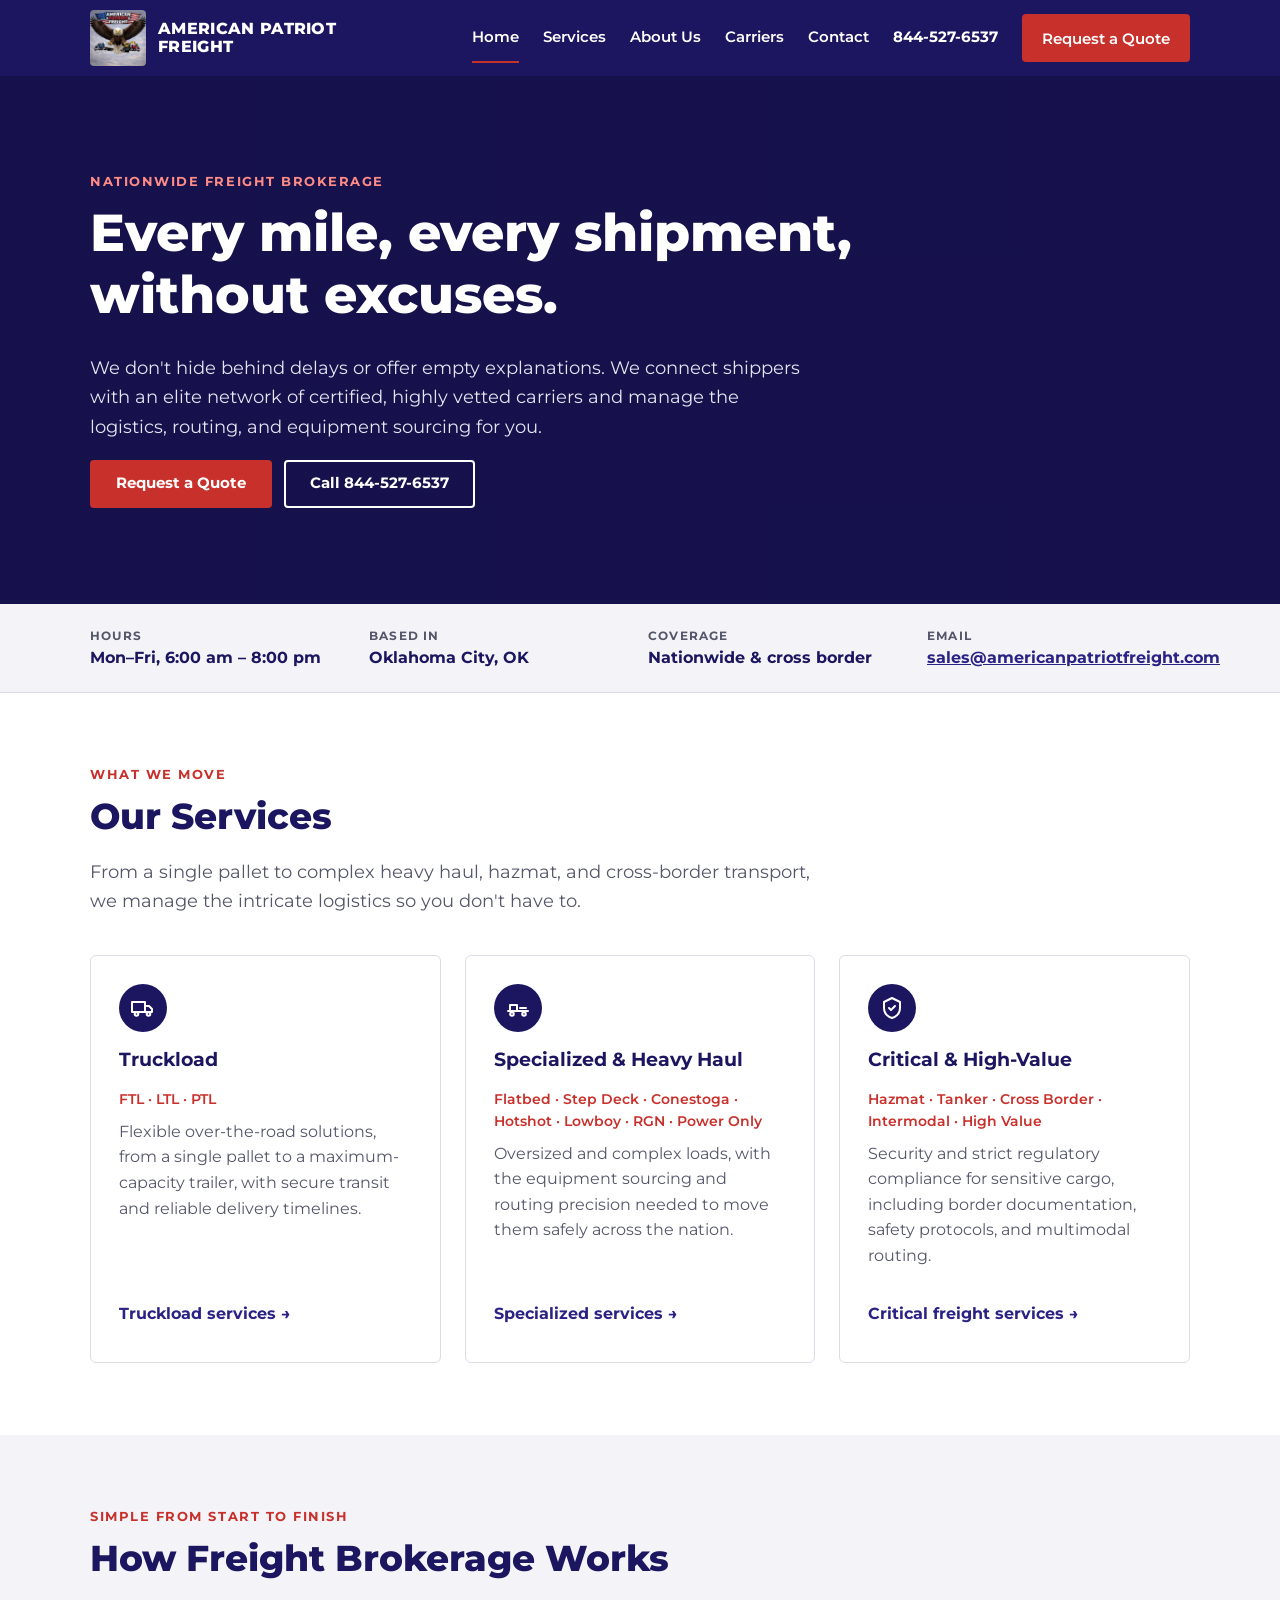
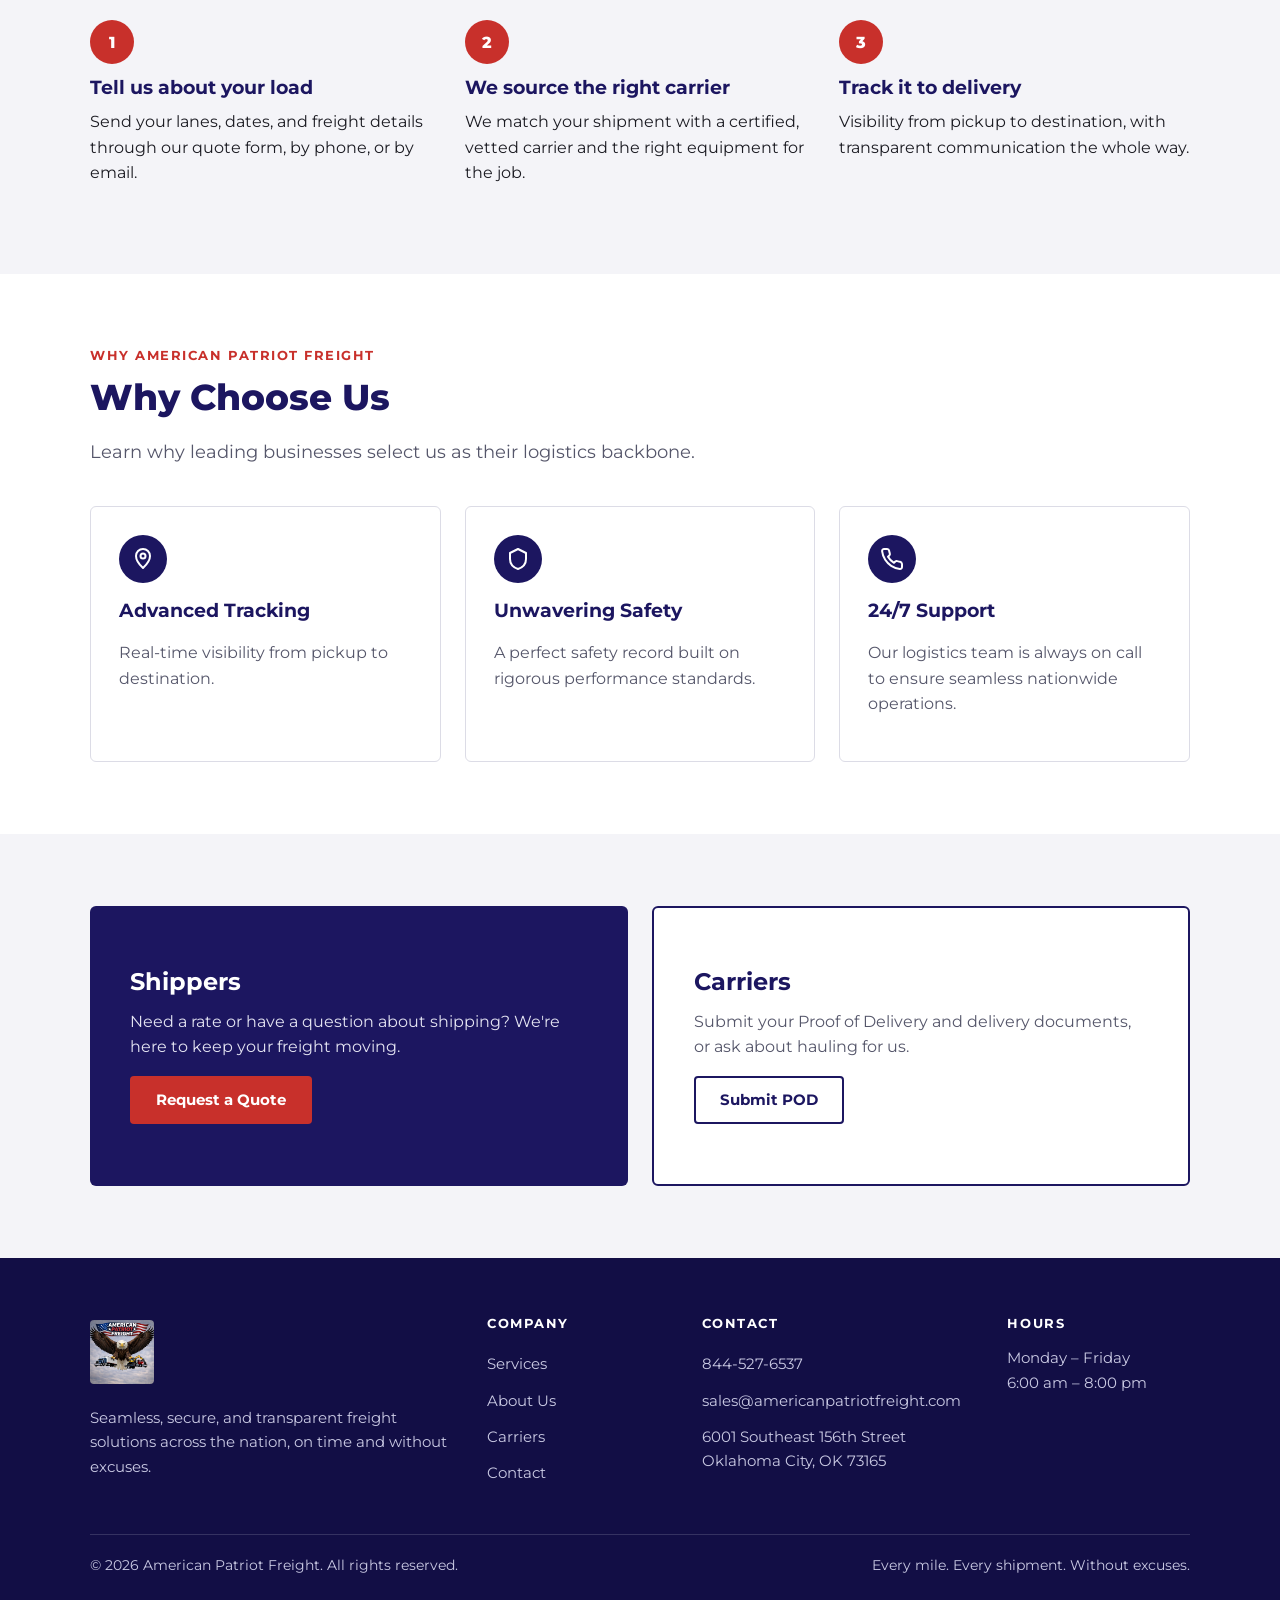
==== index.html @ 932548bf "American Patriot Freight website Co-Authored-By: Claude Opus 5.5 <noreply@anthropic.com>" ====
<!doctype html>
<html lang="en">
<head>
<meta charset="utf-8">
<meta name="viewport" content="width=device-width, initial-scale=1">
<title>American Patriot Freight | Nationwide Freight Brokerage</title>
<meta name="description" content="American Patriot Freight connects shippers with certified, vetted carriers for FTL, LTL, flatbed, heavy haul, hazmat and cross-border freight. Every mile, every shipment, without excuses.">
<link rel="icon" href="assets/logo.png">
<link rel="preconnect" href="https://fonts.googleapis.com">
<link href="https://fonts.googleapis.com/css2?family=Montserrat:wght@400;500;600;700;800&display=swap" rel="stylesheet">
<link rel="stylesheet" href="assets/style.css">
</head>
<body>

<header class="site-header">
  <div class="wrap">
    <a class="brand" href="index.html"><img src="assets/logo.png" alt="American Patriot Freight logo"><span>AMERICAN PATRIOT<br>FREIGHT</span></a>
    <button class="menu-btn" aria-label="Open menu" aria-expanded="false" aria-controls="site-nav"><svg width="22" height="22" viewBox="0 0 24 24" fill="none" stroke="currentColor" stroke-width="2" stroke-linecap="round" aria-hidden="true"><path d="M4 7h16M4 12h16M4 17h16"/></svg></button>
    <nav id="site-nav" class="nav" aria-label="Main">
      <a href="index.html" aria-current="page">Home</a>
      <a href="services.html">Services</a>
      <a href="about.html">About Us</a>
      <a href="carriers.html">Carriers</a>
      <a href="contact.html">Contact</a>
      <a class="phone" href="tel:8445276537">844-527-6537</a>
      <a class="btn btn-red" href="contact.html">Request a Quote</a>
    </nav>
  </div>
</header>

<main>
<section class="hero" style="--hero-img:url('assets/hero.jpg')">
  <div class="wrap">
    <div class="eyebrow">Nationwide freight brokerage</div>
    <h1>Every mile, every shipment, without excuses.</h1>
    <p class="lead">We don't hide behind delays or offer empty explanations. We connect shippers with an elite network of certified, highly vetted carriers and manage the logistics, routing, and equipment sourcing for you.</p>
    <div class="btn-row">
      <a class="btn btn-red" href="contact.html">Request a Quote</a>
      <a class="btn btn-light" href="tel:8445276537">Call 844-527-6537</a>
    </div>
  </div>
</section>

<div class="facts">
  <dl class="wrap">
    <div><dt>Hours</dt><dd>Mon–Fri, 6:00 am – 8:00 pm</dd></div>
    <div><dt>Based in</dt><dd>Oklahoma City, OK</dd></div>
    <div><dt>Coverage</dt><dd>Nationwide &amp; cross border</dd></div>
    <div><dt>Email</dt><dd><a href="mailto:sales@americanpatriotfreight.com">sales@americanpatriotfreight.com</a></dd></div>
  </dl>
</div>

<section class="block">
  <div class="wrap">
    <div class="section-head">
      <div class="eyebrow">What we move</div>
      <h2>Our Services</h2>
      <p class="lead">From a single pallet to complex heavy haul, hazmat, and cross-border transport, we manage the intricate logistics so you don't have to.</p>
    </div>
    <div class="grid-3">
      <article class="card">
        <div class="icon"><svg viewBox="0 0 24 24" fill="none" stroke="currentColor" stroke-width="2" stroke-linecap="round" stroke-linejoin="round" aria-hidden="true"><path d="M1 6h13v10H1zM14 10h4l3 3v3h-7"/><circle cx="5.5" cy="18" r="1.8"/><circle cx="17.5" cy="18" r="1.8"/></svg></div>
        <h3>Truckload</h3>
        <div class="tags">FTL · LTL · PTL</div>
        <p>Flexible over-the-road solutions, from a single pallet to a maximum-capacity trailer, with secure transit and reliable delivery timelines.</p>
        <a class="more" href="services.html#truckload">Truckload services →</a>
      </article>
      <article class="card">
        <div class="icon"><svg viewBox="0 0 24 24" fill="none" stroke="currentColor" stroke-width="2" stroke-linecap="round" stroke-linejoin="round" aria-hidden="true"><path d="M2 15h20M4 15V9h7v6M14 12h6"/><circle cx="6" cy="18" r="1.8"/><circle cx="18" cy="18" r="1.8"/></svg></div>
        <h3>Specialized &amp; Heavy Haul</h3>
        <div class="tags">Flatbed · Step Deck · Conestoga · Hotshot · Lowboy · RGN · Power Only</div>
        <p>Oversized and complex loads, with the equipment sourcing and routing precision needed to move them safely across the nation.</p>
        <a class="more" href="services.html#specialized">Specialized services →</a>
      </article>
      <article class="card">
        <div class="icon"><svg viewBox="0 0 24 24" fill="none" stroke="currentColor" stroke-width="2" stroke-linecap="round" stroke-linejoin="round" aria-hidden="true"><path d="M12 2l8 4v6c0 5-3.5 8.5-8 10-4.5-1.5-8-5-8-10V6z"/><path d="M9 12l2 2 4-4"/></svg></div>
        <h3>Critical &amp; High-Value</h3>
        <div class="tags">Hazmat · Tanker · Cross Border · Intermodal · High Value</div>
        <p>Security and strict regulatory compliance for sensitive cargo, including border documentation, safety protocols, and multimodal routing.</p>
        <a class="more" href="services.html#critical">Critical freight services →</a>
      </article>
    </div>
  </div>
</section>

<section class="block alt">
  <div class="wrap">
    <div class="section-head">
      <div class="eyebrow">Simple from start to finish</div>
      <h2>How Freight Brokerage Works</h2>
    </div>
    <div class="grid-3">
      <div>
        <div class="step-num">1</div>
        <h3>Tell us about your load</h3>
        <p>Send your lanes, dates, and freight details through our quote form, by phone, or by email.</p>
      </div>
      <div>
        <div class="step-num">2</div>
        <h3>We source the right carrier</h3>
        <p>We match your shipment with a certified, vetted carrier and the right equipment for the job.</p>
      </div>
      <div>
        <div class="step-num">3</div>
        <h3>Track it to delivery</h3>
        <p>Visibility from pickup to destination, with transparent communication the whole way.</p>
      </div>
    </div>
  </div>
</section>

<section class="block">
  <div class="wrap">
    <div class="section-head">
      <div class="eyebrow">Why American Patriot Freight</div>
      <h2>Why Choose Us</h2>
      <p class="lead">Learn why leading businesses select us as their logistics backbone.</p>
    </div>
    <div class="grid-3">
      <div class="card">
        <div class="icon"><svg viewBox="0 0 24 24" fill="none" stroke="currentColor" stroke-width="2" stroke-linecap="round" stroke-linejoin="round" aria-hidden="true"><path d="M12 21s-7-6.5-7-12a7 7 0 0 1 14 0c0 5.5-7 12-7 12z"/><circle cx="12" cy="9" r="2.5"/></svg></div>
        <h3>Advanced Tracking</h3>
        <p>Real-time visibility from pickup to destination.</p>
      </div>
      <div class="card">
        <div class="icon"><svg viewBox="0 0 24 24" fill="none" stroke="currentColor" stroke-width="2" stroke-linecap="round" stroke-linejoin="round" aria-hidden="true"><path d="M12 2l8 4v6c0 5-3.5 8.5-8 10-4.5-1.5-8-5-8-10V6z"/></svg></div>
        <h3>Unwavering Safety</h3>
        <p>A perfect safety record built on rigorous performance standards.</p>
      </div>
      <div class="card">
        <div class="icon"><svg viewBox="0 0 24 24" fill="none" stroke="currentColor" stroke-width="2" stroke-linecap="round" stroke-linejoin="round" aria-hidden="true"><path d="M22 16.9v3a2 2 0 0 1-2.2 2 19.8 19.8 0 0 1-8.6-3.1 19.5 19.5 0 0 1-6-6A19.8 19.8 0 0 1 2.1 4.2 2 2 0 0 1 4.1 2h3a2 2 0 0 1 2 1.7c.1.9.4 1.8.7 2.7a2 2 0 0 1-.5 2.1L8 9.8a16 16 0 0 0 6 6l1.3-1.3a2 2 0 0 1 2.1-.4c.9.3 1.8.6 2.7.7a2 2 0 0 1 1.7 2z"/></svg></div>
        <h3>24/7 Support</h3>
        <p>Our logistics team is always on call to ensure seamless nationwide operations.</p>
      </div>
    </div>
  </div>
</section>

<section class="block alt">
  <div class="wrap grid-3" style="grid-template-columns:repeat(auto-fit,minmax(320px,1fr))">
    <div class="panel">
      <h3>Shippers</h3>
      <p>Need a rate or have a question about shipping? We're here to keep your freight moving.</p>
      <div><a class="btn btn-red" href="contact.html">Request a Quote</a></div>
    </div>
    <div class="panel" style="background:#fff;color:var(--ink);border:2px solid var(--navy)">
      <h3 style="color:var(--navy)">Carriers</h3>
      <p style="color:var(--muted)">Submit your Proof of Delivery and delivery documents, or ask about hauling for us.</p>
      <div><a class="btn btn-outline" href="carriers.html">Submit POD</a></div>
    </div>
  </div>
</section>
</main>

<footer class="site-footer">
  <div class="wrap">
    <div class="foot-grid">
      <div>
        <a class="brand" href="index.html"><img src="assets/logo.png" alt="American Patriot Freight logo"></a>
        <p style="margin-top:16px">Seamless, secure, and transparent freight solutions across the nation, on time and without excuses.</p>
      </div>
      <div>
        <h4>Company</h4>
        <a href="services.html">Services</a>
        <a href="about.html">About Us</a>
        <a href="carriers.html">Carriers</a>
        <a href="contact.html">Contact</a>
      </div>
      <div>
        <h4>Contact</h4>
        <a href="tel:8445276537">844-527-6537</a>
        <a href="mailto:sales@americanpatriotfreight.com">sales@americanpatriotfreight.com</a>
        <p style="padding:6px 0;margin:0">6001 Southeast 156th Street<br>Oklahoma City, OK 73165</p>
      </div>
      <div>
        <h4>Hours</h4>
        <p>Monday – Friday<br>6:00 am – 8:00 pm</p>
      </div>
    </div>
    <div class="legal">
      <div>© <span id="year">2026</span> American Patriot Freight. All rights reserved.</div>
      <div>Every mile. Every shipment. Without excuses.</div>
    </div>
  </div>
</footer>
<script src="assets/site.js"></script>
</body>
</html>
---- assets/style.css ----
:root{
  --navy:#1c1660;
  --navy-2:#2a2385;
  --red:#c8302b;
  --red-dark:#a32420;
  --ink:#1b1b22;
  --muted:#55566a;
  --line:#dcdce6;
  --soft:#f4f4f8;
  --white:#ffffff;
  --max:1140px;
}
*{box-sizing:border-box}
html{scroll-behavior:smooth}
body{margin:0;font-family:"Montserrat",system-ui,sans-serif;color:var(--ink);background:var(--white);line-height:1.6;font-size:16px}
img{max-width:100%;display:block}
a{color:var(--navy-2)}
a:hover{color:var(--red)}
h1,h2,h3{line-height:1.2;margin:0 0 .5em;font-weight:800;color:var(--navy)}
h1{font-size:clamp(2rem,4.5vw,3.25rem)}
h2{font-size:clamp(1.6rem,3vw,2.25rem)}
h3{font-size:1.2rem;font-weight:700}
p{margin:0 0 1em}
.wrap{max-width:var(--max);margin:0 auto;padding:0 20px}
.eyebrow{font-size:.8rem;font-weight:700;letter-spacing:.12em;text-transform:uppercase;color:var(--red);margin-bottom:.75em}
.lead{font-size:1.15rem;color:var(--muted);max-width:720px}

/* buttons */
.btn{display:inline-flex;align-items:center;justify-content:center;min-height:48px;padding:0 24px;border-radius:4px;font-weight:700;font-size:.95rem;text-decoration:none;border:2px solid transparent;cursor:pointer;font-family:inherit;transition:background .15s,color .15s}
.btn-red{background:var(--red);color:#fff}
.btn-red:hover{background:var(--red-dark);color:#fff}
.btn-outline{border-color:currentColor;color:var(--navy);background:transparent}
.btn-outline:hover{background:var(--navy);color:#fff;border-color:var(--navy)}
.btn-light{border-color:#fff;color:#fff;background:transparent}
.btn-light:hover{background:#fff;color:var(--navy)}
.btn-row{display:flex;flex-wrap:wrap;gap:12px}

/* header */
.site-header{background:var(--navy);color:#fff;position:sticky;top:0;z-index:50}
.site-header .wrap{display:flex;align-items:center;gap:24px;min-height:76px}
.brand{display:flex;align-items:center;gap:12px;color:#fff;text-decoration:none;font-weight:800;letter-spacing:.02em}
.brand img{height:56px;width:auto;border-radius:4px;background:#fff}
.brand span{font-size:1rem;line-height:1.1}
.nav{display:flex;gap:4px 24px;margin-left:auto;align-items:center}
.nav a{color:#fff;text-decoration:none;font-weight:600;font-size:.95rem;padding:12px 0;border-bottom:2px solid transparent}
.nav a:hover,.nav a[aria-current=page]{border-bottom-color:var(--red);color:#fff}
.nav .btn{padding:0 18px;border-bottom:0}
.nav .phone{font-weight:700}
.menu-btn{display:none;margin-left:auto;width:48px;height:48px;background:transparent;border:2px solid #fff;border-radius:4px;color:#fff;cursor:pointer}
@media (max-width:900px){
  .menu-btn{display:inline-flex;align-items:center;justify-content:center}
  .nav{display:none;position:absolute;top:76px;left:0;right:0;background:var(--navy);flex-direction:column;align-items:stretch;padding:8px 20px 20px;gap:0}
  .nav.open{display:flex}
  .nav a{padding:14px 0;border-bottom:1px solid rgba(255,255,255,.15)}
  .nav .btn{margin-top:12px;border-bottom:0}
}

/* hero */
.hero{position:relative;color:#fff;background:linear-gradient(rgba(20,16,70,.78),rgba(20,16,70,.78)),var(--hero-img,none) center/cover no-repeat,var(--navy)}
.hero .wrap{padding-top:96px;padding-bottom:96px}
.hero h1{color:#fff;max-width:820px}
.hero .lead{color:#e4e4f2}
.hero .eyebrow{color:#ff8b86}
.page-hero{background:var(--navy);color:#fff}
.page-hero .wrap{padding-top:56px;padding-bottom:56px}
.page-hero h1{color:#fff}
.page-hero .lead{color:#e4e4f2}
.crumbs{font-size:.85rem;color:#c9c9e3;margin-bottom:12px}
.crumbs a{color:#c9c9e3}

/* facts strip */
.facts{background:var(--soft);border-bottom:1px solid var(--line)}
.facts .wrap{display:grid;grid-template-columns:repeat(auto-fit,minmax(200px,1fr));gap:16px;padding-top:22px;padding-bottom:22px}
.facts dt{font-size:.75rem;font-weight:700;letter-spacing:.1em;text-transform:uppercase;color:var(--muted)}
.facts dd{margin:0;font-weight:700;color:var(--navy)}

/* sections */
section.block{padding:72px 0}
section.alt{background:var(--soft)}
.section-head{margin-bottom:40px}
.grid-3{display:grid;grid-template-columns:repeat(auto-fit,minmax(280px,1fr));gap:24px}
.grid-4{display:grid;grid-template-columns:repeat(auto-fit,minmax(220px,1fr));gap:24px}
.card{background:#fff;border:1px solid var(--line);border-radius:6px;padding:28px;display:flex;flex-direction:column;gap:8px}
.card .tags{font-size:.85rem;color:var(--red);font-weight:600}
.card p{color:var(--muted);flex-grow:1}
.card a.more{font-weight:700;text-decoration:none;padding:8px 0}
.icon{width:48px;height:48px;border-radius:50%;background:var(--navy);color:#fff;display:flex;align-items:center;justify-content:center;margin-bottom:8px}
.icon svg{width:24px;height:24px}
.step-num{width:44px;height:44px;border-radius:50%;background:var(--red);color:#fff;font-weight:800;display:flex;align-items:center;justify-content:center;margin-bottom:12px}

.split{display:grid;grid-template-columns:repeat(auto-fit,minmax(320px,1fr));gap:48px;align-items:center}
.tag-list{display:flex;flex-wrap:wrap;gap:8px;list-style:none;padding:0;margin:0 0 1.5em}
.tag-list li{border:1px solid var(--navy);color:var(--navy);border-radius:999px;padding:4px 14px;font-size:.85rem;font-weight:600}
.panel{background:var(--navy);color:#fff;border-radius:6px;padding:40px;display:flex;flex-direction:column;justify-content:center;min-height:280px}
.panel h3{color:#fff;font-size:1.5rem}
.panel p{color:#e4e4f2}

.cta{background:var(--navy);color:#fff}
.cta .wrap{display:flex;flex-wrap:wrap;align-items:center;justify-content:space-between;gap:24px;padding-top:56px;padding-bottom:56px}
.cta h2{color:#fff;margin:0;max-width:620px}

.mission{background:var(--red);color:#fff;text-align:center}
.mission .wrap{padding-top:64px;padding-bottom:64px;max-width:900px}
.mission p{font-size:clamp(1.3rem,2.4vw,1.75rem);font-weight:700;margin:0}
.mission .eyebrow{color:#ffe1df}

/* forms */
.form{background:#fff;border:1px solid var(--line);border-radius:6px;padding:32px;display:flex;flex-direction:column;gap:20px}
.row{display:grid;grid-template-columns:repeat(auto-fit,minmax(220px,1fr));gap:20px}
label{display:block;font-weight:600;font-size:.9rem;margin-bottom:6px}
input,select,textarea{width:100%;min-height:48px;padding:10px 12px;border:1px solid #9a9aae;border-radius:4px;font:inherit;font-size:1rem;background:#fff;color:var(--ink)}
input:focus,select:focus,textarea:focus{outline:3px solid rgba(200,48,43,.35);border-color:var(--red)}
textarea{min-height:130px;resize:vertical}
fieldset{border:0;padding:0;margin:0;display:flex;flex-direction:column;gap:20px}
legend{font-weight:800;color:var(--navy);font-size:1.05rem;margin-bottom:12px;padding:0}
.check{display:flex;gap:12px;align-items:center}
.check input{width:22px;height:22px;min-height:0}
.check label{margin:0;font-weight:500}
.note{font-size:.85rem;color:var(--muted)}
.form-status{font-weight:600;color:var(--navy)}

.contact-list{display:flex;flex-direction:column;gap:22px}
.contact-list dt{font-size:.75rem;font-weight:700;letter-spacing:.1em;text-transform:uppercase;color:var(--muted)}
.contact-list dd{margin:0;font-size:1.05rem}
.map{border:0;width:100%;height:260px;border-radius:6px}

/* footer */
.site-footer{background:#120e45;color:#c9c9e3;font-size:.95rem}
.site-footer .wrap{padding-top:56px;padding-bottom:24px}
.foot-grid{display:grid;grid-template-columns:2fr 1fr 1.5fr 1fr;gap:32px}
@media (max-width:800px){.foot-grid{grid-template-columns:1fr 1fr}}
@media (max-width:480px){.foot-grid{grid-template-columns:1fr}}
.site-footer h4{color:#fff;font-size:.8rem;letter-spacing:.12em;text-transform:uppercase;margin:0 0 12px}
.site-footer a{color:#c9c9e3;text-decoration:none;display:block;padding:6px 0}
.site-footer a:hover{color:#fff}
.site-footer .brand img{height:64px}
.legal{border-top:1px solid rgba(255,255,255,.15);margin-top:40px;padding-top:20px;display:flex;flex-wrap:wrap;justify-content:space-between;gap:8px;font-size:.85rem}
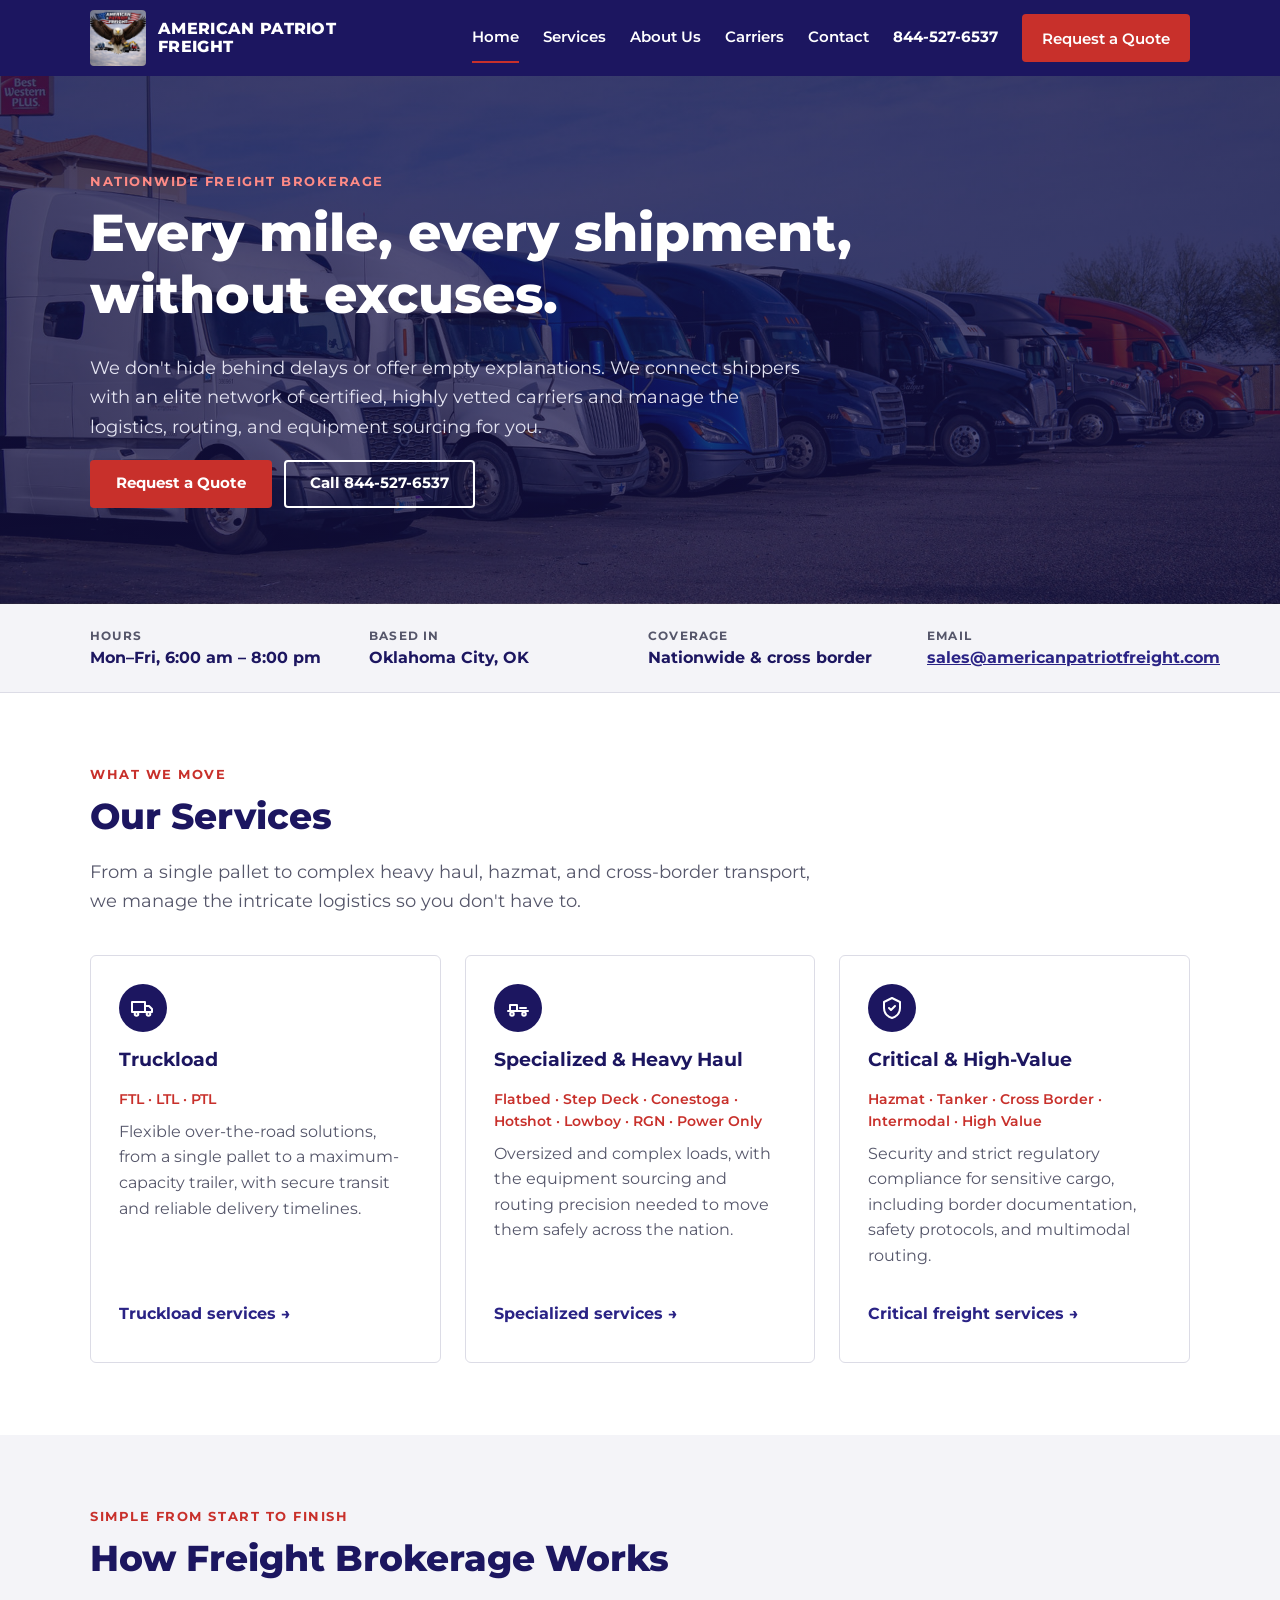
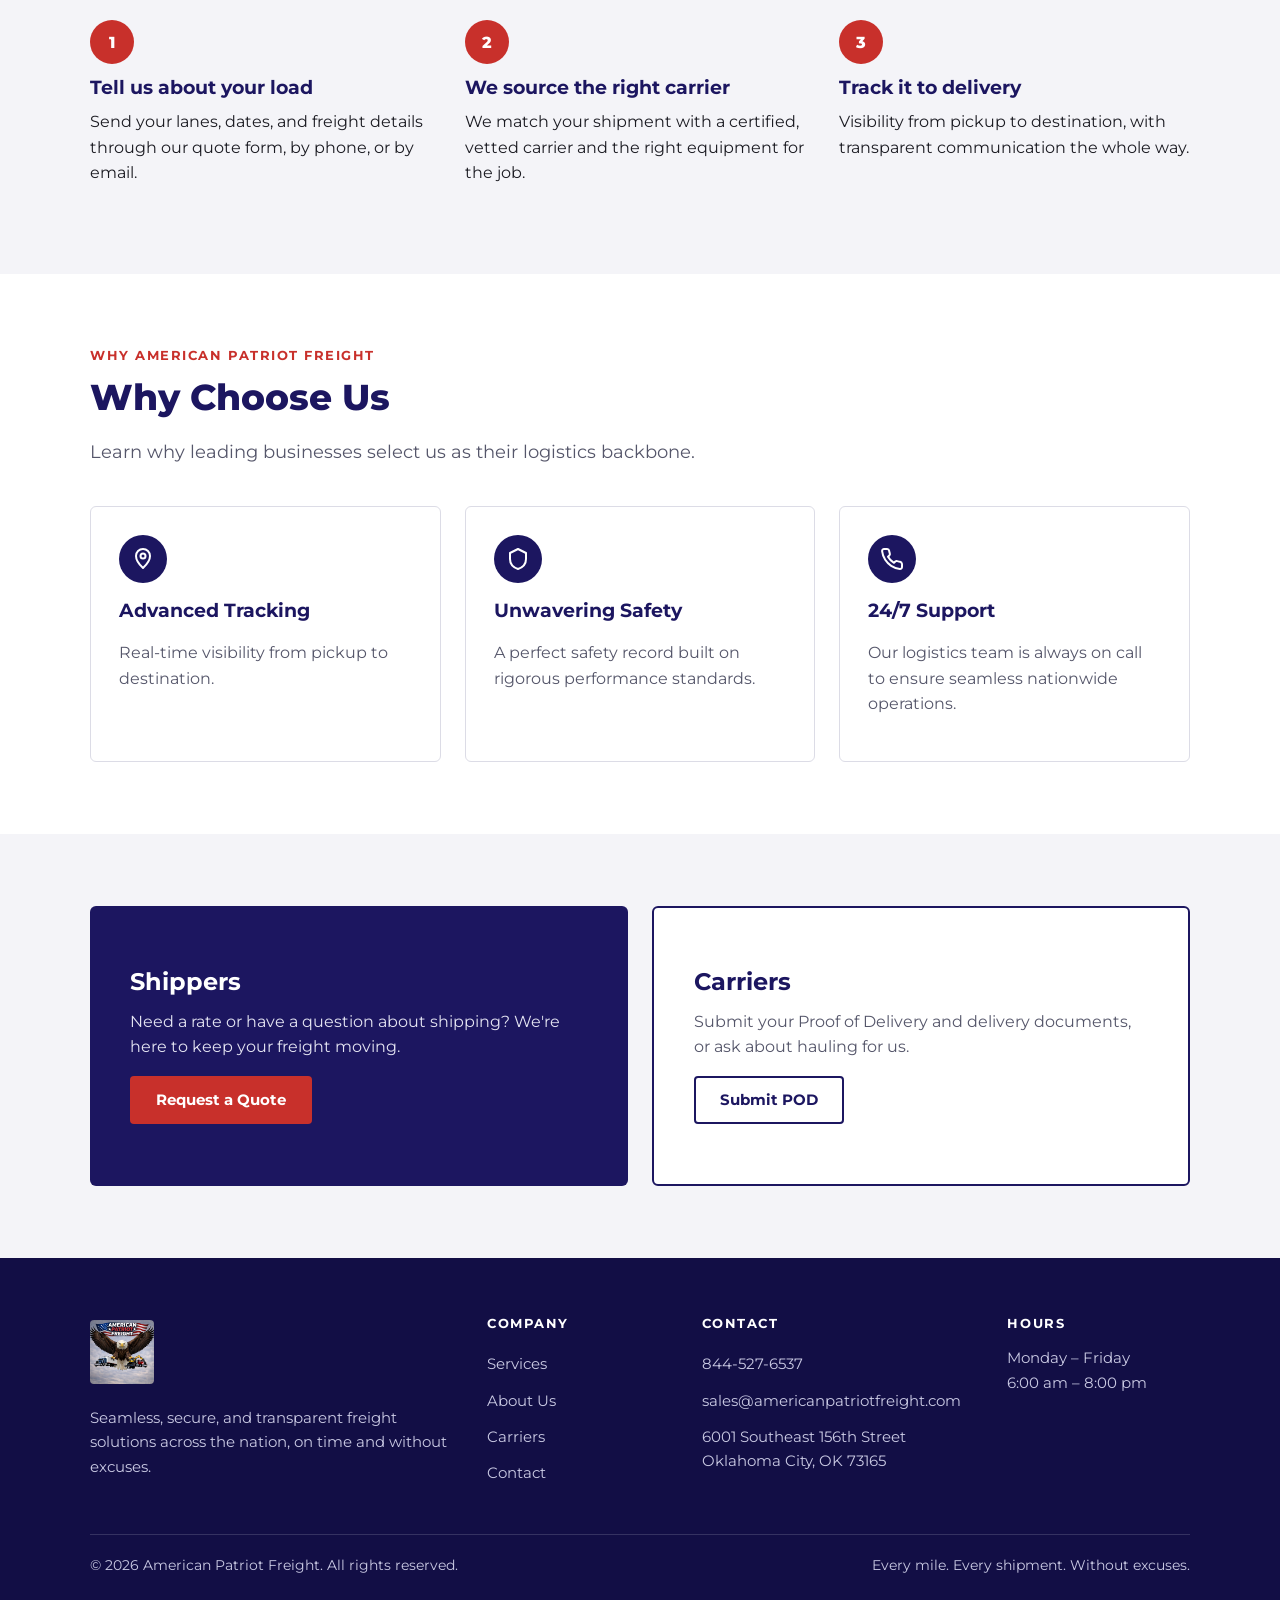
==== commit f76eeb62: "Fix hero photo and header wrapping Co-Authored-By: Claude Opus 5.5 <noreply@anthropic.com>" ====
--- a/index.html
+++ b/index.html
@@ -29,7 +29,7 @@
 </header>
 
 <main>
-<section class="hero" style="--hero-img:url('assets/hero.jpg')">
+<section class="hero" style="background-image:linear-gradient(rgba(20,16,70,.72),rgba(20,16,70,.72)),url('assets/hero.jpg')">
   <div class="wrap">
     <div class="eyebrow">Nationwide freight brokerage</div>
     <h1>Every mile, every shipment, without excuses.</h1>
--- a/assets/style.css
+++ b/assets/style.css
@@ -42,12 +42,12 @@
 .brand img{height:56px;width:auto;border-radius:4px;background:#fff}
 .brand span{font-size:1rem;line-height:1.1}
 .nav{display:flex;gap:4px 24px;margin-left:auto;align-items:center}
-.nav a{color:#fff;text-decoration:none;font-weight:600;font-size:.95rem;padding:12px 0;border-bottom:2px solid transparent}
+.nav a{color:#fff;text-decoration:none;font-weight:600;font-size:.95rem;padding:12px 0;border-bottom:2px solid transparent;white-space:nowrap}
 .nav a:hover,.nav a[aria-current=page]{border-bottom-color:var(--red);color:#fff}
 .nav .btn{padding:0 18px;border-bottom:0}
 .nav .phone{font-weight:700}
 .menu-btn{display:none;margin-left:auto;width:48px;height:48px;background:transparent;border:2px solid #fff;border-radius:4px;color:#fff;cursor:pointer}
-@media (max-width:900px){
+@media (max-width:1080px){
   .menu-btn{display:inline-flex;align-items:center;justify-content:center}
   .nav{display:none;position:absolute;top:76px;left:0;right:0;background:var(--navy);flex-direction:column;align-items:stretch;padding:8px 20px 20px;gap:0}
   .nav.open{display:flex}
@@ -56,7 +56,7 @@
 }
 
 /* hero */
-.hero{position:relative;color:#fff;background:linear-gradient(rgba(20,16,70,.78),rgba(20,16,70,.78)),var(--hero-img,none) center/cover no-repeat,var(--navy)}
+.hero{position:relative;color:#fff;background-color:var(--navy);background-position:center;background-size:cover;background-repeat:no-repeat}
 .hero .wrap{padding-top:96px;padding-bottom:96px}
 .hero h1{color:#fff;max-width:820px}
 .hero .lead{color:#e4e4f2}
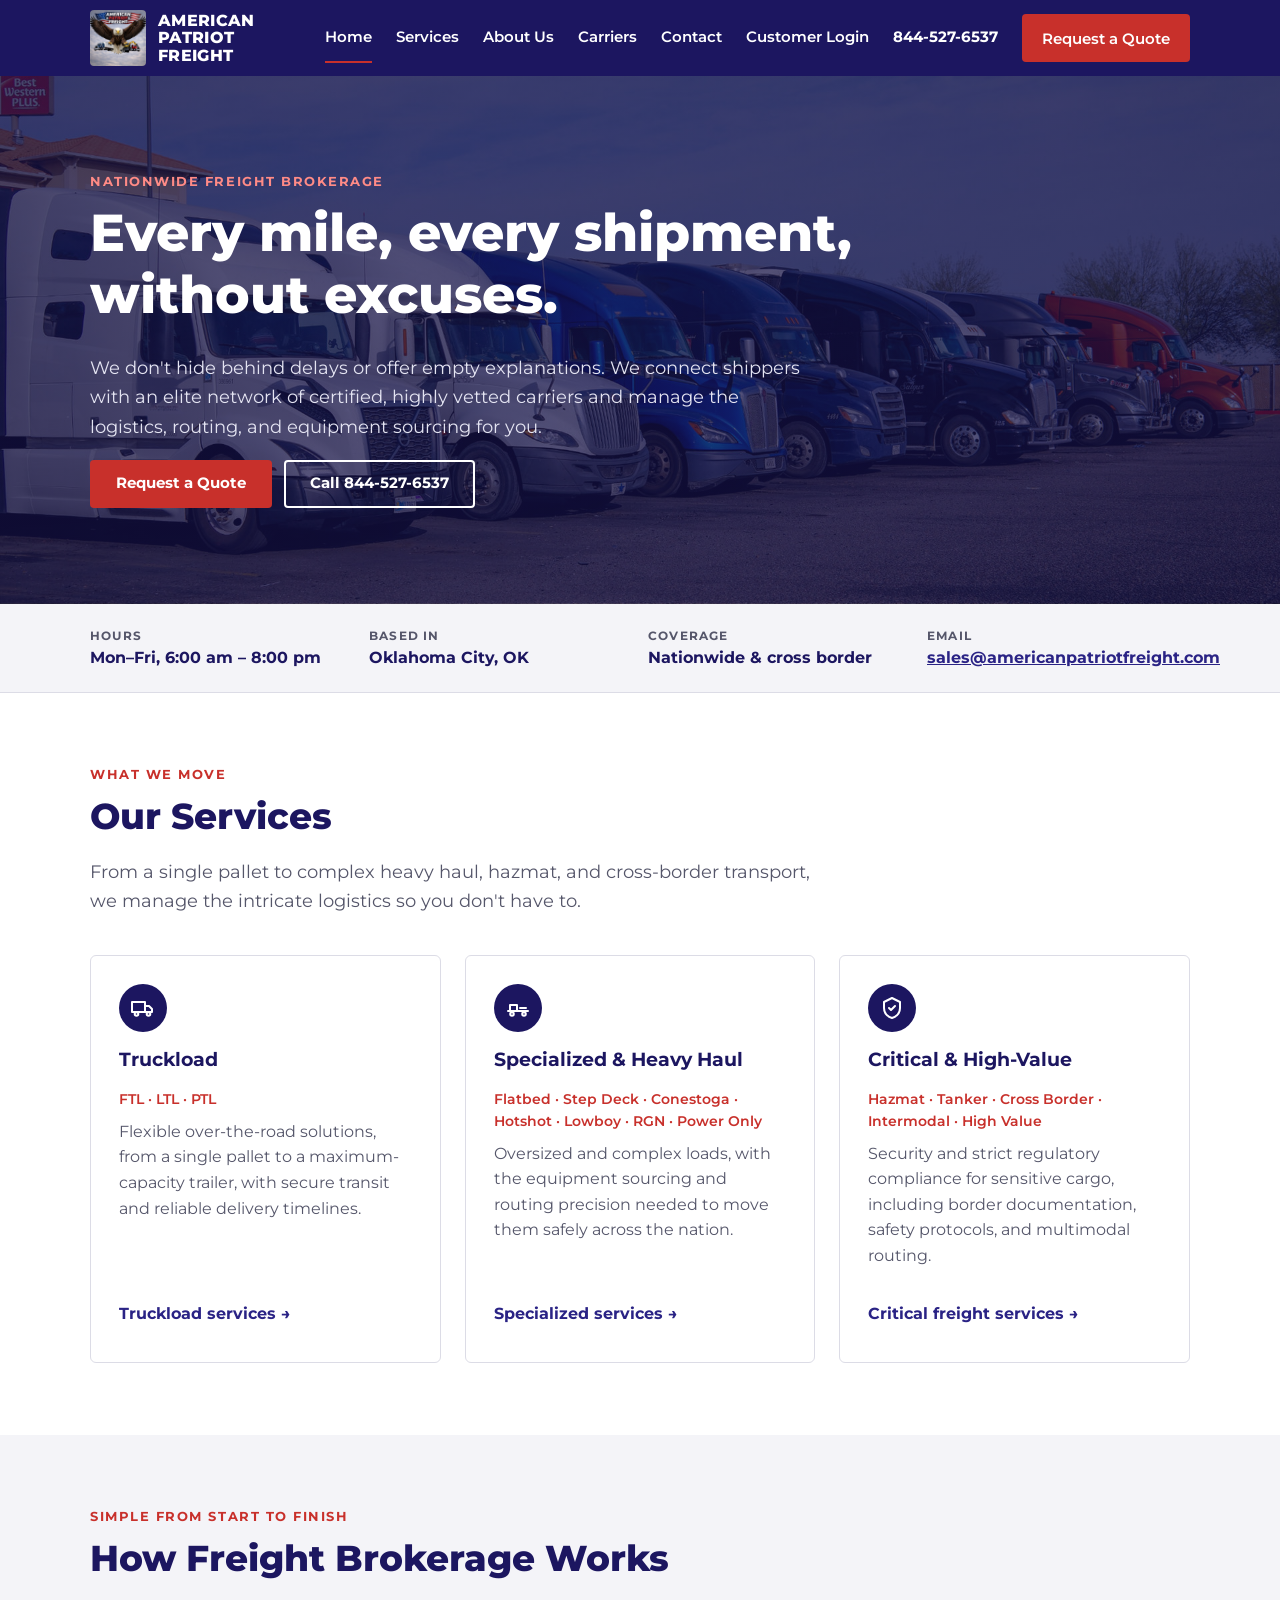
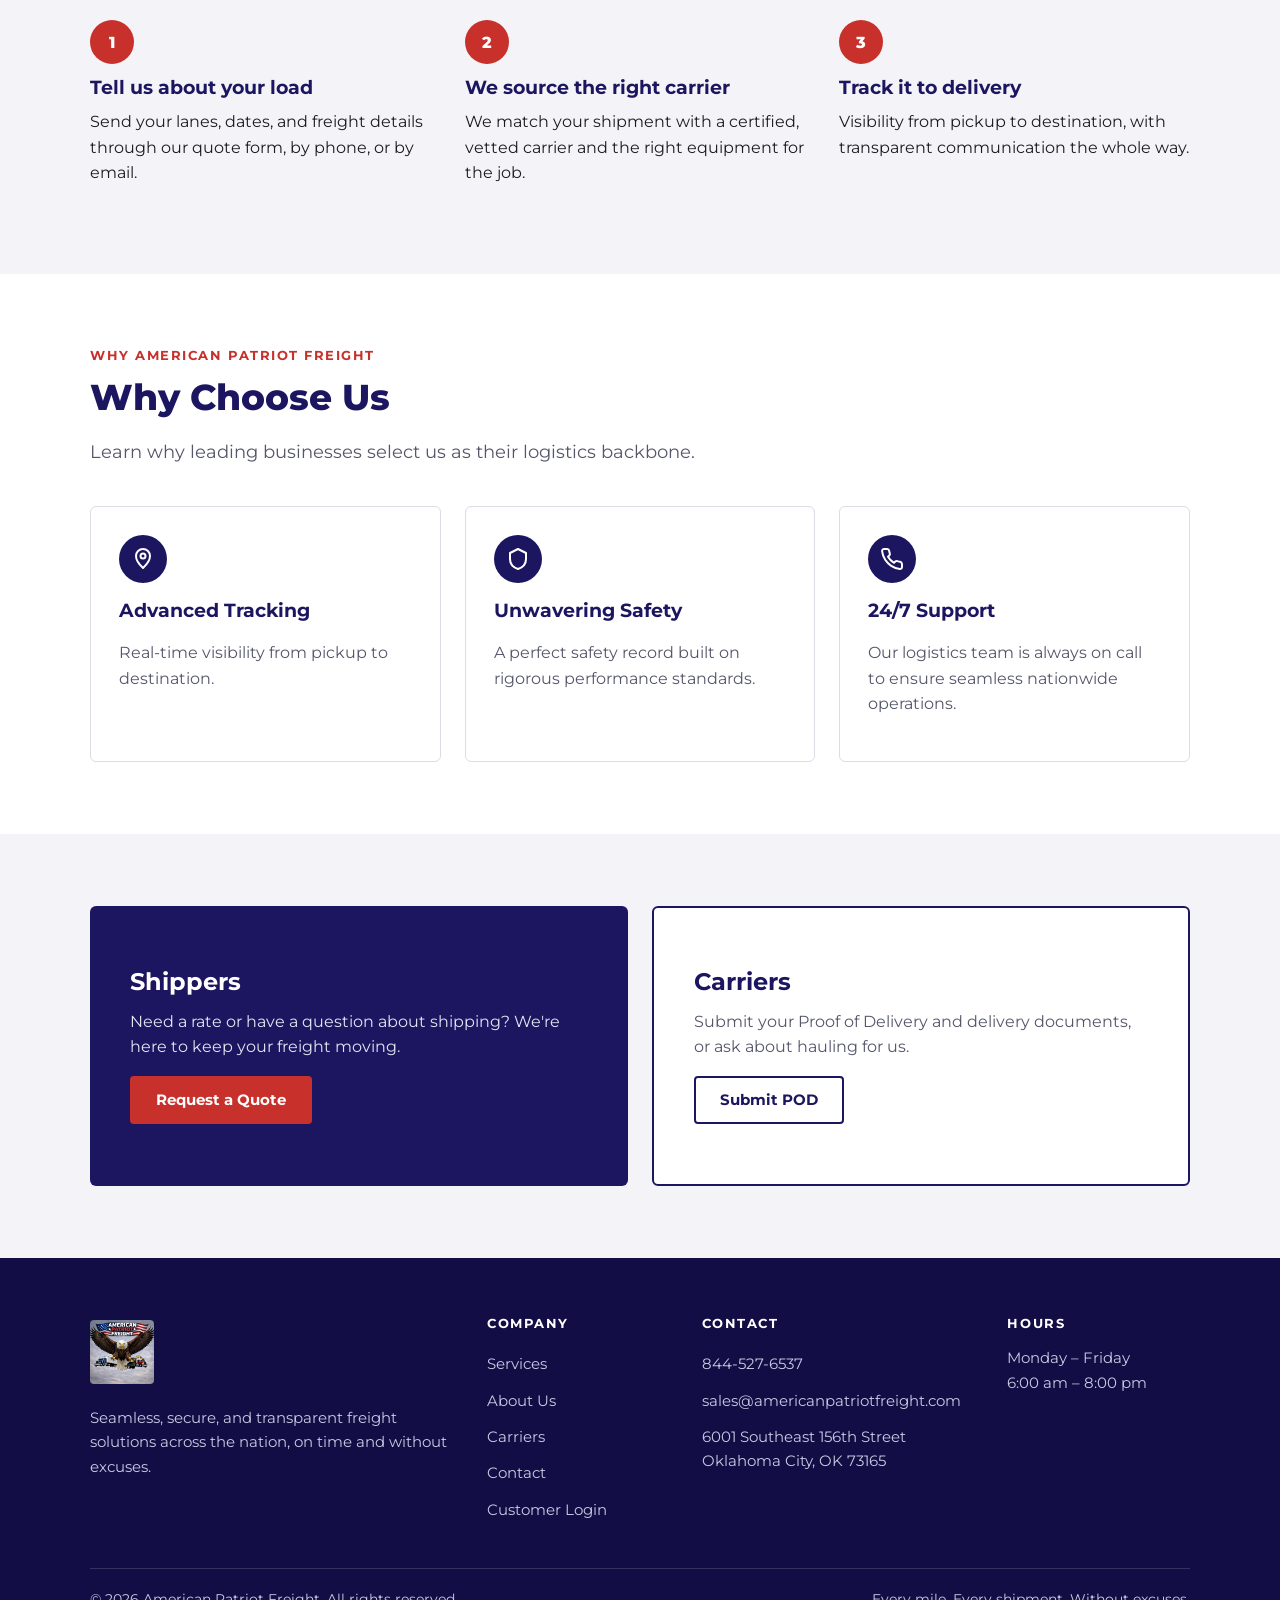
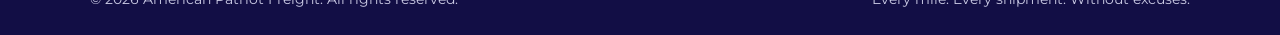
==== commit 230db8dd: "Add customer portal mockup and Customer Login link Co-Authored-By: Claude Opus 5.5 <noreply@anthropi" ====
--- a/index.html
+++ b/index.html
@@ -22,6 +22,7 @@
       <a href="about.html">About Us</a>
       <a href="carriers.html">Carriers</a>
       <a href="contact.html">Contact</a>
+      <a href="portal/index.html">Customer Login</a>
       <a class="phone" href="tel:8445276537">844-527-6537</a>
       <a class="btn btn-red" href="contact.html">Request a Quote</a>
     </nav>
@@ -165,6 +166,7 @@
         <a href="about.html">About Us</a>
         <a href="carriers.html">Carriers</a>
         <a href="contact.html">Contact</a>
+        <a href="portal/index.html">Customer Login</a>
       </div>
       <div>
         <h4>Contact</h4>
--- a/assets/style.css
+++ b/assets/style.css
@@ -47,7 +47,7 @@
 .nav .btn{padding:0 18px;border-bottom:0}
 .nav .phone{font-weight:700}
 .menu-btn{display:none;margin-left:auto;width:48px;height:48px;background:transparent;border:2px solid #fff;border-radius:4px;color:#fff;cursor:pointer}
-@media (max-width:1080px){
+@media (max-width:1200px){
   .menu-btn{display:inline-flex;align-items:center;justify-content:center}
   .nav{display:none;position:absolute;top:76px;left:0;right:0;background:var(--navy);flex-direction:column;align-items:stretch;padding:8px 20px 20px;gap:0}
   .nav.open{display:flex}
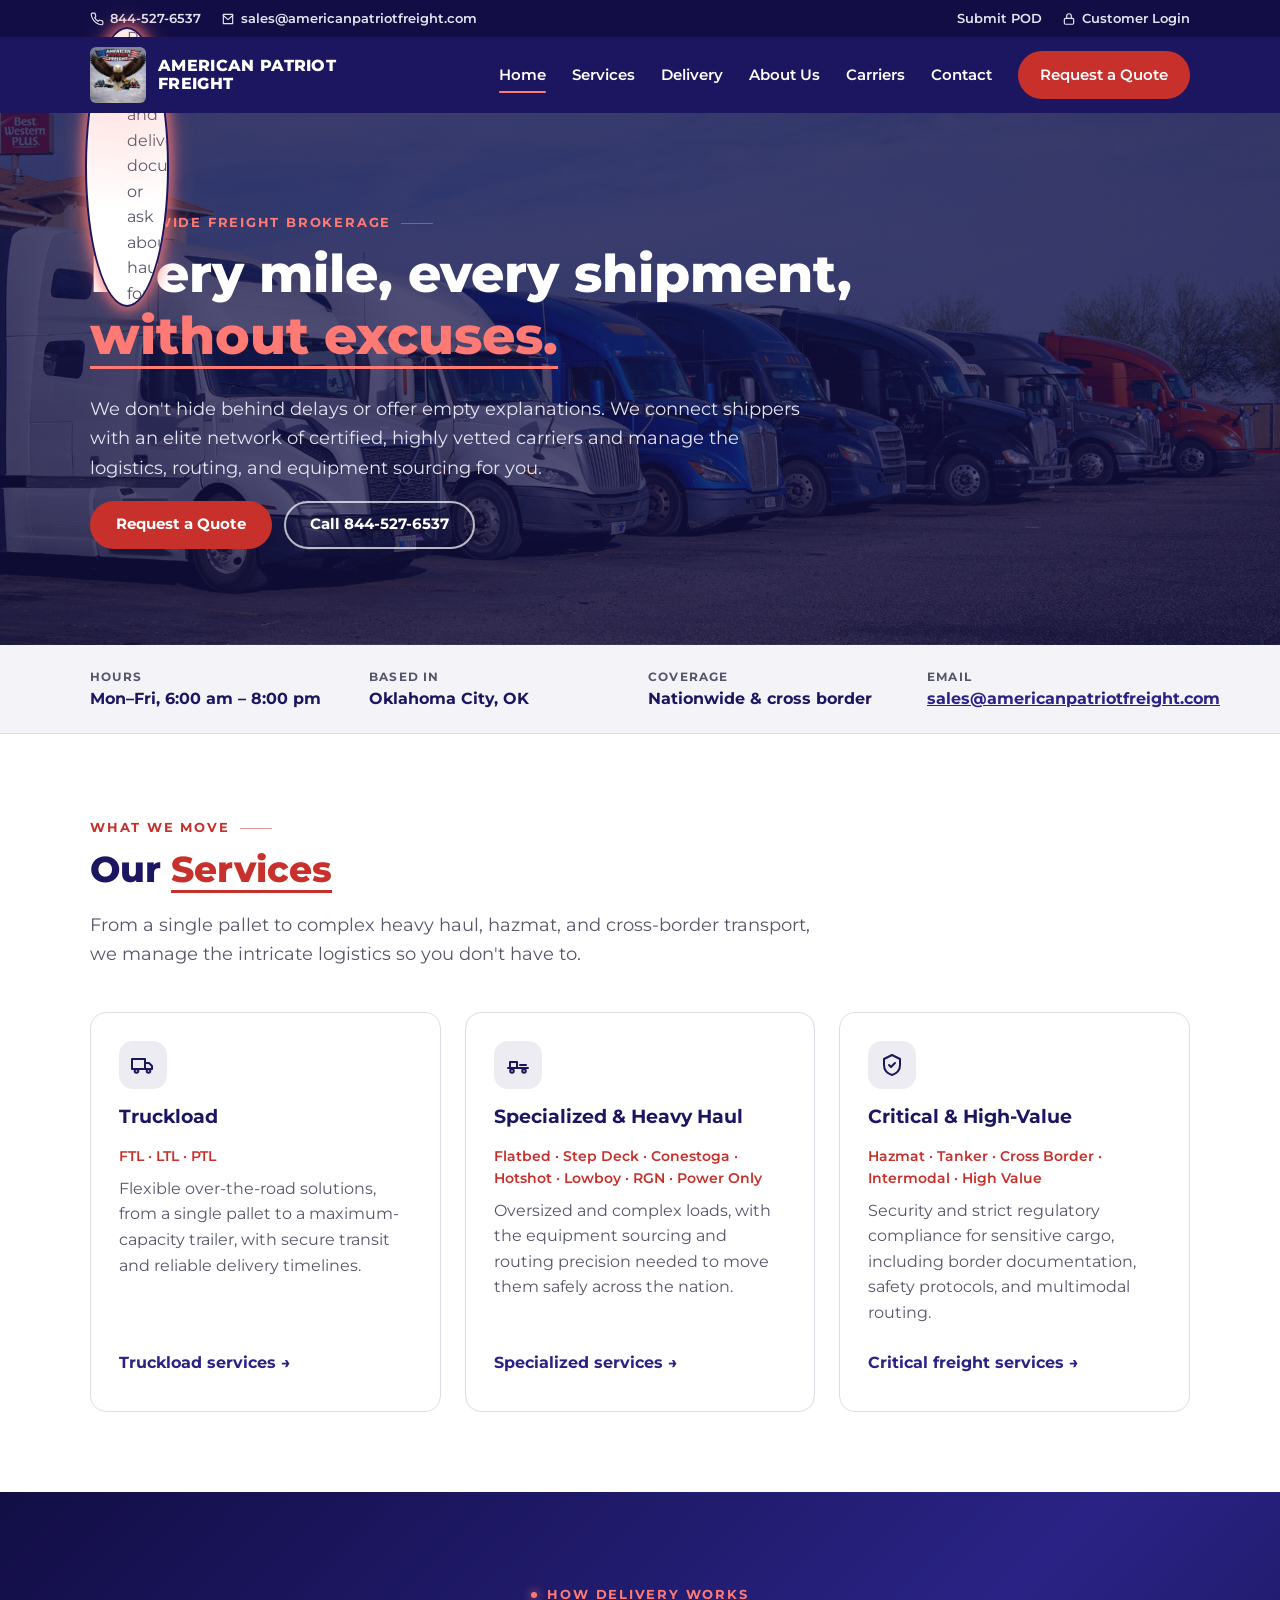
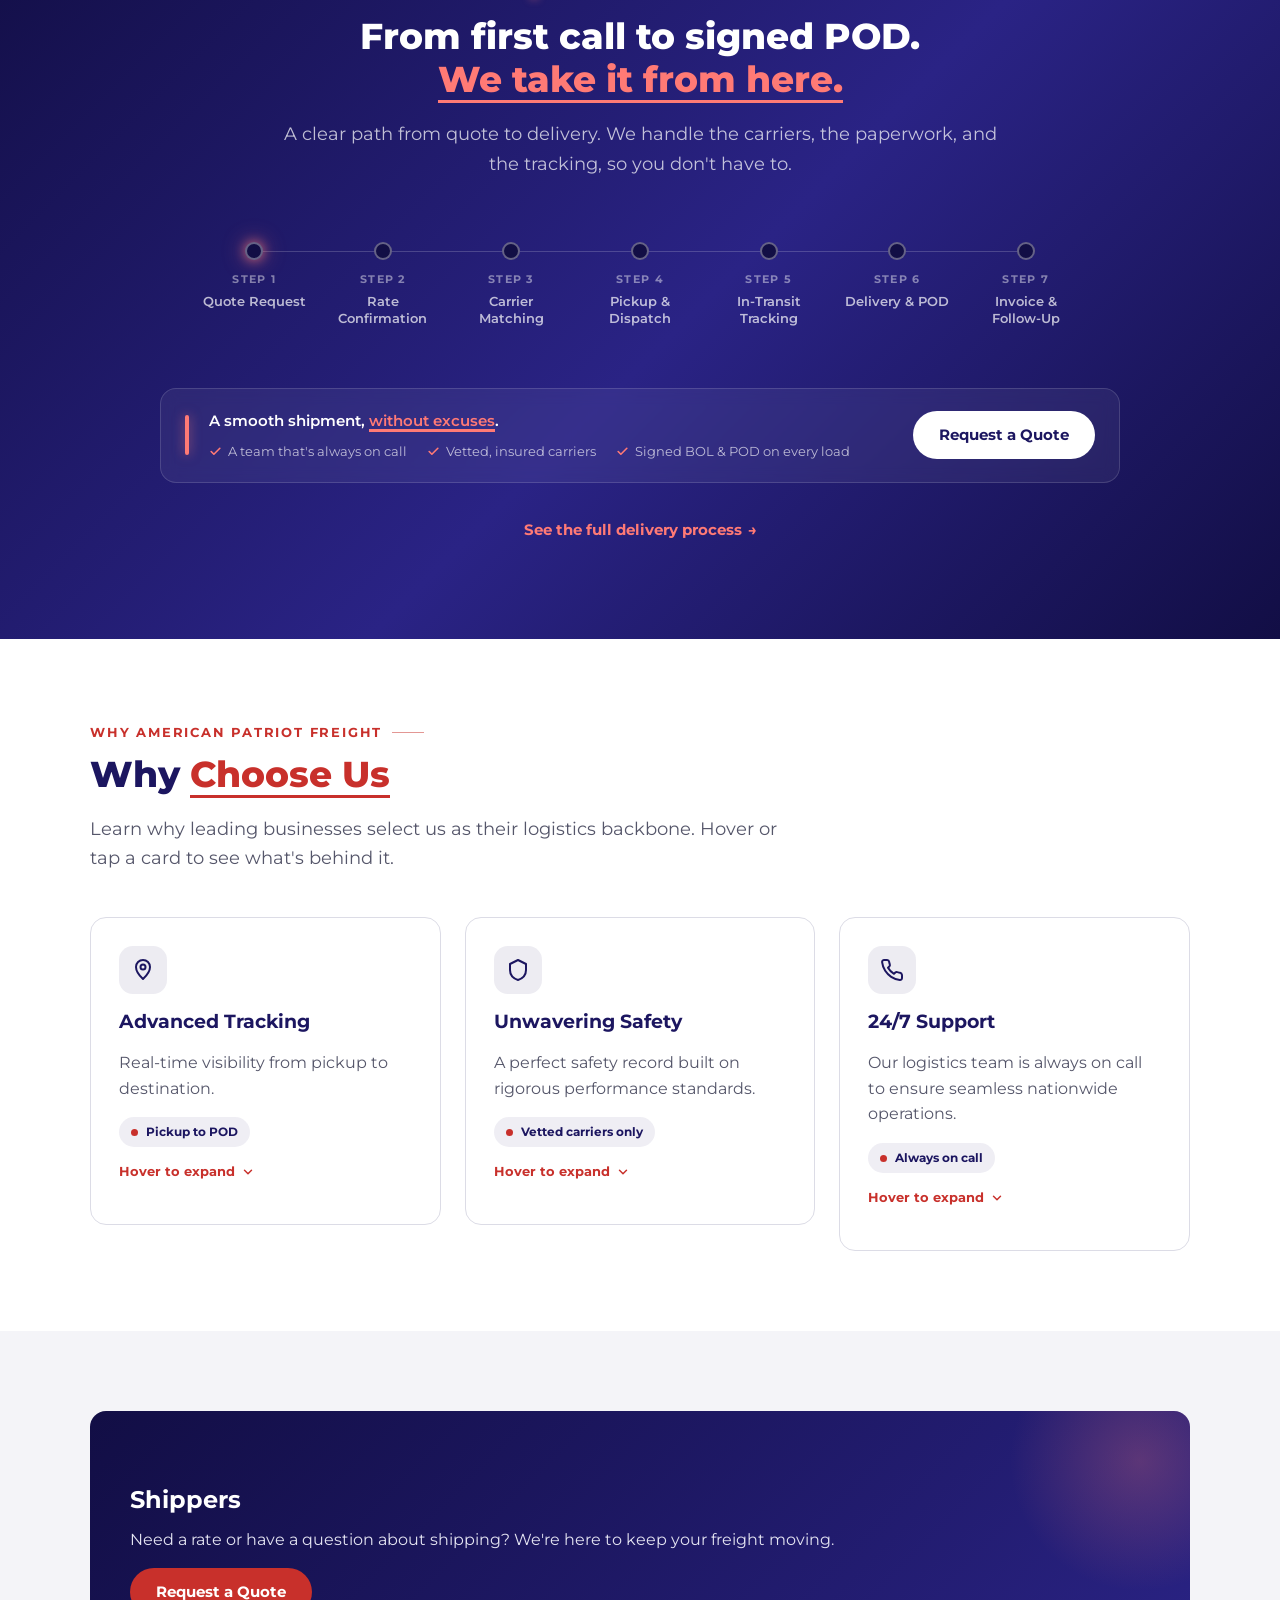
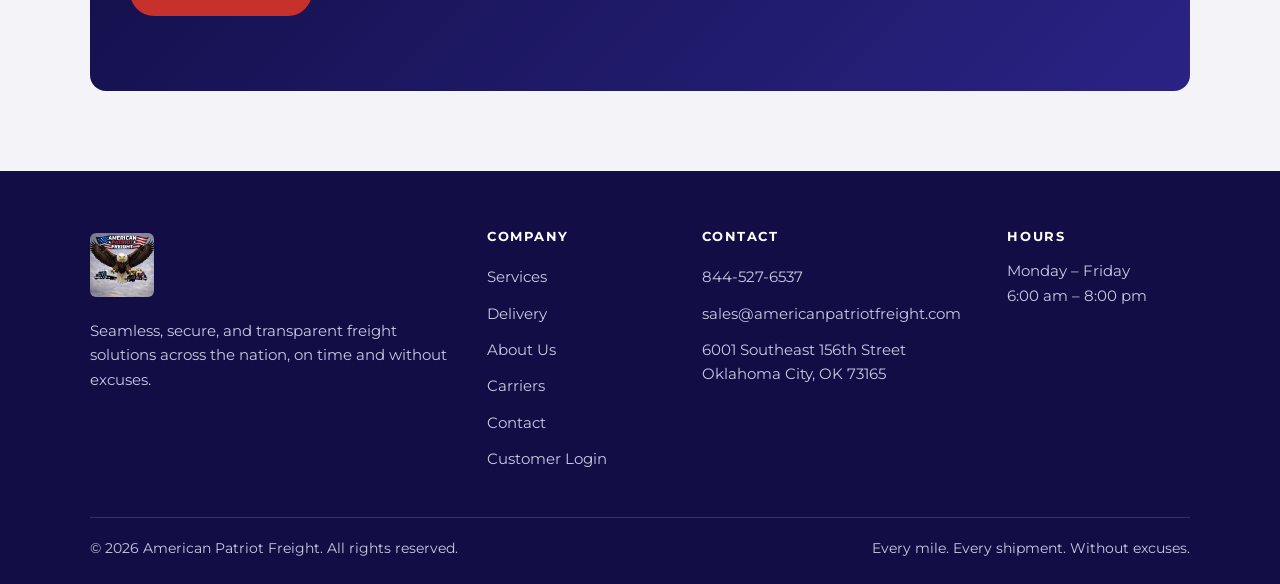
==== commit 8c1bde33: "Add Delivery page, home delivery process, and interactive hover/scroll effects Co-Authored-By: Claud" ====
--- a/index.html
+++ b/index.html
@@ -12,6 +12,18 @@
 </head>
 <body>
 
+<div class="utility">
+  <div class="wrap">
+    <div class="u-group">
+      <a href="tel:8445276537"><svg viewBox="0 0 24 24" fill="none" stroke="currentColor" stroke-width="2" stroke-linecap="round" stroke-linejoin="round" aria-hidden="true"><path d="M22 16.9v3a2 2 0 0 1-2.2 2 19.8 19.8 0 0 1-8.6-3.1 19.5 19.5 0 0 1-6-6A19.8 19.8 0 0 1 2.1 4.2 2 2 0 0 1 4.1 2h3a2 2 0 0 1 2 1.7c.1.9.4 1.8.7 2.7a2 2 0 0 1-.5 2.1L8 9.8a16 16 0 0 0 6 6l1.3-1.3a2 2 0 0 1 2.1-.4c.9.3 1.8.6 2.7.7a2 2 0 0 1 1.7 2z"/></svg>844-527-6537</a>
+      <a class="u-hide-sm" href="mailto:sales@americanpatriotfreight.com"><svg viewBox="0 0 24 24" fill="none" stroke="currentColor" stroke-width="2" stroke-linecap="round" stroke-linejoin="round" aria-hidden="true"><path d="M4 4h16v16H4z"/><path d="M4 6l8 7 8-7"/></svg>sales@americanpatriotfreight.com</a>
+    </div>
+    <div class="u-group">
+      <a href="carriers.html">Submit POD</a>
+      <a href="portal/index.html"><svg viewBox="0 0 24 24" fill="none" stroke="currentColor" stroke-width="2" stroke-linecap="round" stroke-linejoin="round" aria-hidden="true"><rect x="4" y="11" width="16" height="10" rx="2"/><path d="M8 11V7a4 4 0 0 1 8 0v4"/></svg>Customer Login</a>
+    </div>
+  </div>
+</div>
 <header class="site-header">
   <div class="wrap">
     <a class="brand" href="index.html"><img src="assets/logo.png" alt="American Patriot Freight logo"><span>AMERICAN PATRIOT<br>FREIGHT</span></a>
@@ -19,11 +31,10 @@
     <nav id="site-nav" class="nav" aria-label="Main">
       <a href="index.html" aria-current="page">Home</a>
       <a href="services.html">Services</a>
+      <a href="delivery.html">Delivery</a>
       <a href="about.html">About Us</a>
       <a href="carriers.html">Carriers</a>
       <a href="contact.html">Contact</a>
-      <a href="portal/index.html">Customer Login</a>
-      <a class="phone" href="tel:8445276537">844-527-6537</a>
       <a class="btn btn-red" href="contact.html">Request a Quote</a>
     </nav>
   </div>
@@ -33,7 +44,7 @@
 <section class="hero" style="background-image:linear-gradient(rgba(20,16,70,.72),rgba(20,16,70,.72)),url('assets/hero.jpg')">
   <div class="wrap">
     <div class="eyebrow">Nationwide freight brokerage</div>
-    <h1>Every mile, every shipment, without excuses.</h1>
+    <h1>Every mile, every shipment, <span class="accent">without excuses.</span></h1>
     <p class="lead">We don't hide behind delays or offer empty explanations. We connect shippers with an elite network of certified, highly vetted carriers and manage the logistics, routing, and equipment sourcing for you.</p>
     <div class="btn-row">
       <a class="btn btn-red" href="contact.html">Request a Quote</a>
@@ -55,7 +66,7 @@
   <div class="wrap">
     <div class="section-head">
       <div class="eyebrow">What we move</div>
-      <h2>Our Services</h2>
+      <h2>Our <span class="accent">Services</span></h2>
       <p class="lead">From a single pallet to complex heavy haul, hazmat, and cross-border transport, we manage the intricate logistics so you don't have to.</p>
     </div>
     <div class="grid-3">
@@ -84,29 +95,50 @@
   </div>
 </section>
 
-<section class="block alt">
-  <div class="wrap">
-    <div class="section-head">
-      <div class="eyebrow">Simple from start to finish</div>
-      <h2>How Freight Brokerage Works</h2>
-    </div>
-    <div class="grid-3">
-      <div>
-        <div class="step-num">1</div>
-        <h3>Tell us about your load</h3>
-        <p>Send your lanes, dates, and freight details through our quote form, by phone, or by email.</p>
-      </div>
-      <div>
-        <div class="step-num">2</div>
-        <h3>We source the right carrier</h3>
-        <p>We match your shipment with a certified, vetted carrier and the right equipment for the job.</p>
-      </div>
-      <div>
-        <div class="step-num">3</div>
-        <h3>Track it to delivery</h3>
-        <p>Visibility from pickup to destination, with transparent communication the whole way.</p>
-      </div>
-    </div>
+<section class="process dark bg-navy-gradient" id="delivery-process">
+  <div class="wrap center">
+    <div class="section-head" style="margin-bottom:0">
+      <div class="eyebrow dot">How delivery works</div>
+      <h2>From first call to signed POD.<br><span class="accent">We take it from here.</span></h2>
+      <p class="lead">A clear path from quote to delivery. We handle the carriers, the paperwork, and the tracking, so you don't have to.</p>
+    </div>
+    <div class="track-scroll">
+      <div class="track">
+        <div class="track-line" aria-hidden="true"></div>
+        <div class="track-fill" aria-hidden="true"></div>
+        <span class="light" aria-hidden="true"></span>
+        <ol class="track-steps" aria-label="Delivery process steps">
+          <li><button class="tstep" type="button" aria-controls="step-detail" aria-pressed="false" data-text="Send your lane, dates, and freight details through the quote form, by phone, or by email. We come back with a clear, all-in rate."><span class="tdot"></span><span class="tnum">Step 1</span><span class="tname">Quote Request</span><template><svg viewBox="0 0 24 24" fill="none" stroke="currentColor" stroke-width="2" stroke-linecap="round" stroke-linejoin="round" aria-hidden="true"><path d="M4 4h16v16H4zM8 9h8M8 13h8M8 17h5"/></svg></template></button></li>
+          <li><button class="tstep" type="button" aria-controls="step-detail" aria-pressed="false" data-text="Approve the rate and we lock in your load with a signed rate confirmation, so everyone works from the same terms."><span class="tdot"></span><span class="tnum">Step 2</span><span class="tname">Rate Confirmation</span><template><svg viewBox="0 0 24 24" fill="none" stroke="currentColor" stroke-width="2" stroke-linecap="round" stroke-linejoin="round" aria-hidden="true"><path d="M14 2H6a2 2 0 0 0-2 2v16a2 2 0 0 0 2 2h12a2 2 0 0 0 2-2V8z"/><path d="M14 2v6h6M9 15l2 2 4-4"/></svg></template></button></li>
+          <li><button class="tstep" type="button" aria-controls="step-detail" aria-pressed="false" data-text="We match your freight with a certified, vetted carrier and the right equipment, checking operating authority, insurance, and safety record."><span class="tdot"></span><span class="tnum">Step 3</span><span class="tname">Carrier Matching</span><template><svg viewBox="0 0 24 24" fill="none" stroke="currentColor" stroke-width="2" stroke-linecap="round" stroke-linejoin="round" aria-hidden="true"><path d="M12 2l8 4v6c0 5-3.5 8.5-8 10-4.5-1.5-8-5-8-10V6z"/><path d="M9 12l2 2 4-4"/></svg></template></button></li>
+          <li><button class="tstep" type="button" aria-controls="step-detail" aria-pressed="false" data-text="The driver is dispatched and checks in at the shipper. Your freight is loaded and the Bill of Lading is signed."><span class="tdot"></span><span class="tnum">Step 4</span><span class="tname">Pickup &amp; Dispatch</span><template><svg viewBox="0 0 24 24" fill="none" stroke="currentColor" stroke-width="2" stroke-linecap="round" stroke-linejoin="round" aria-hidden="true"><path d="M1 6h13v10H1zM14 10h4l3 3v3h-7"/><circle cx="5.5" cy="18" r="1.8"/><circle cx="17.5" cy="18" r="1.8"/></svg></template></button></li>
+          <li><button class="tstep" type="button" aria-controls="step-detail" aria-pressed="false" data-text="Real-time visibility from pickup to destination, with proactive updates from our team if anything changes on the road."><span class="tdot"></span><span class="tnum">Step 5</span><span class="tname">In-Transit Tracking</span><template><svg viewBox="0 0 24 24" fill="none" stroke="currentColor" stroke-width="2" stroke-linecap="round" stroke-linejoin="round" aria-hidden="true"><path d="M12 21s-7-6.5-7-12a7 7 0 0 1 14 0c0 5.5-7 12-7 12z"/><circle cx="12" cy="9" r="2.5"/></svg></template></button></li>
+          <li><button class="tstep" type="button" aria-controls="step-detail" aria-pressed="false" data-text="Your freight arrives, the receiver signs the Proof of Delivery, and the POD is sent straight to you."><span class="tdot"></span><span class="tnum">Step 6</span><span class="tname">Delivery &amp; POD</span><template><svg viewBox="0 0 24 24" fill="none" stroke="currentColor" stroke-width="2" stroke-linecap="round" stroke-linejoin="round" aria-hidden="true"><path d="M20 6L9 17l-5-5"/></svg></template></button></li>
+          <li><button class="tstep" type="button" aria-controls="step-detail" aria-pressed="false" data-text="You get one clean invoice with the POD attached, and a team that follows up to keep your next load just as smooth."><span class="tdot"></span><span class="tnum">Step 7</span><span class="tname">Invoice &amp; Follow-Up</span><template><svg viewBox="0 0 24 24" fill="none" stroke="currentColor" stroke-width="2" stroke-linecap="round" stroke-linejoin="round" aria-hidden="true"><path d="M21 15a2 2 0 0 1-2 2H7l-4 4V5a2 2 0 0 1 2-2h14a2 2 0 0 1 2 2z"/></svg></template></button></li>
+        </ol>
+      </div>
+    </div>
+    <div class="step-detail" id="step-detail" aria-live="polite">
+      <div>
+        <div class="detail-card">
+          <span class="icon" aria-hidden="true"></span>
+          <div><p class="kicker">Step 1 of 7</p><h3>Quote Request</h3><p></p></div>
+        </div>
+      </div>
+    </div>
+    <div class="handoff">
+      <span class="bar" aria-hidden="true"></span>
+      <div class="txt">
+        <p>A smooth shipment, <span class="accent">without excuses</span>.</p>
+        <ul>
+          <li><svg viewBox="0 0 24 24" fill="none" stroke="currentColor" stroke-width="3" stroke-linecap="round" stroke-linejoin="round" aria-hidden="true"><path d="M20 6L9 17l-5-5"/></svg>A team that's always on call</li>
+          <li><svg viewBox="0 0 24 24" fill="none" stroke="currentColor" stroke-width="3" stroke-linecap="round" stroke-linejoin="round" aria-hidden="true"><path d="M20 6L9 17l-5-5"/></svg>Vetted, insured carriers</li>
+          <li><svg viewBox="0 0 24 24" fill="none" stroke="currentColor" stroke-width="3" stroke-linecap="round" stroke-linejoin="round" aria-hidden="true"><path d="M20 6L9 17l-5-5"/></svg>Signed BOL &amp; POD on every load</li>
+        </ul>
+      </div>
+      <a class="btn btn-white" href="contact.html">Request a Quote</a>
+    </div>
+    <a class="full-link" href="delivery.html">See the full delivery process <span class="arr">→</span></a>
   </div>
 </section>
 
@@ -114,24 +146,33 @@
   <div class="wrap">
     <div class="section-head">
       <div class="eyebrow">Why American Patriot Freight</div>
-      <h2>Why Choose Us</h2>
-      <p class="lead">Learn why leading businesses select us as their logistics backbone.</p>
-    </div>
-    <div class="grid-3">
-      <div class="card">
+      <h2>Why <span class="accent">Choose Us</span></h2>
+      <p class="lead">Learn why leading businesses select us as their logistics backbone. Hover or tap a card to see what's behind it.</p>
+    </div>
+    <div class="grid-3 xgrid">
+      <div class="card xcard">
         <div class="icon"><svg viewBox="0 0 24 24" fill="none" stroke="currentColor" stroke-width="2" stroke-linecap="round" stroke-linejoin="round" aria-hidden="true"><path d="M12 21s-7-6.5-7-12a7 7 0 0 1 14 0c0 5.5-7 12-7 12z"/><circle cx="12" cy="9" r="2.5"/></svg></div>
         <h3>Advanced Tracking</h3>
         <p>Real-time visibility from pickup to destination.</p>
-      </div>
-      <div class="card">
+        <span class="stat">Pickup to POD</span>
+        <button class="xhint" type="button" aria-expanded="false">Hover to expand <svg viewBox="0 0 24 24" fill="none" stroke="currentColor" stroke-width="2.5" stroke-linecap="round" stroke-linejoin="round" aria-hidden="true"><path d="M6 9l6 6 6-6"/></svg></button>
+        <div class="xmore"><div><p>Know where your freight is at every stage: picked up, on the road, and delivered, with proactive updates from our team if anything changes along the way.</p></div></div>
+      </div>
+      <div class="card xcard">
         <div class="icon"><svg viewBox="0 0 24 24" fill="none" stroke="currentColor" stroke-width="2" stroke-linecap="round" stroke-linejoin="round" aria-hidden="true"><path d="M12 2l8 4v6c0 5-3.5 8.5-8 10-4.5-1.5-8-5-8-10V6z"/></svg></div>
         <h3>Unwavering Safety</h3>
         <p>A perfect safety record built on rigorous performance standards.</p>
-      </div>
-      <div class="card">
+        <span class="stat">Vetted carriers only</span>
+        <button class="xhint" type="button" aria-expanded="false">Hover to expand <svg viewBox="0 0 24 24" fill="none" stroke="currentColor" stroke-width="2.5" stroke-linecap="round" stroke-linejoin="round" aria-hidden="true"><path d="M6 9l6 6 6-6"/></svg></button>
+        <div class="xmore"><div><p>Every carrier in our network is certified and highly vetted. We check operating authority, insurance, and safety performance before they ever haul your freight.</p></div></div>
+      </div>
+      <div class="card xcard">
         <div class="icon"><svg viewBox="0 0 24 24" fill="none" stroke="currentColor" stroke-width="2" stroke-linecap="round" stroke-linejoin="round" aria-hidden="true"><path d="M22 16.9v3a2 2 0 0 1-2.2 2 19.8 19.8 0 0 1-8.6-3.1 19.5 19.5 0 0 1-6-6A19.8 19.8 0 0 1 2.1 4.2 2 2 0 0 1 4.1 2h3a2 2 0 0 1 2 1.7c.1.9.4 1.8.7 2.7a2 2 0 0 1-.5 2.1L8 9.8a16 16 0 0 0 6 6l1.3-1.3a2 2 0 0 1 2.1-.4c.9.3 1.8.6 2.7.7a2 2 0 0 1 1.7 2z"/></svg></div>
         <h3>24/7 Support</h3>
         <p>Our logistics team is always on call to ensure seamless nationwide operations.</p>
+        <span class="stat">Always on call</span>
+        <button class="xhint" type="button" aria-expanded="false">Hover to expand <svg viewBox="0 0 24 24" fill="none" stroke="currentColor" stroke-width="2.5" stroke-linecap="round" stroke-linejoin="round" aria-hidden="true"><path d="M6 9l6 6 6-6"/></svg></button>
+        <div class="xmore"><div><p>Real people who answer the phone and own the problem. Call 844-527-6537 or email sales@americanpatriotfreight.com and you'll talk to the team moving your load.</p></div></div>
       </div>
     </div>
   </div>
@@ -144,9 +185,9 @@
       <p>Need a rate or have a question about shipping? We're here to keep your freight moving.</p>
       <div><a class="btn btn-red" href="contact.html">Request a Quote</a></div>
     </div>
-    <div class="panel" style="background:#fff;color:var(--ink);border:2px solid var(--navy)">
-      <h3 style="color:var(--navy)">Carriers</h3>
-      <p style="color:var(--muted)">Submit your Proof of Delivery and delivery documents, or ask about hauling for us.</p>
+    <div class="panel light">
+      <h3>Carriers</h3>
+      <p>Submit your Proof of Delivery and delivery documents, or ask about hauling for us.</p>
       <div><a class="btn btn-outline" href="carriers.html">Submit POD</a></div>
     </div>
   </div>
@@ -163,6 +204,7 @@
       <div>
         <h4>Company</h4>
         <a href="services.html">Services</a>
+        <a href="delivery.html">Delivery</a>
         <a href="about.html">About Us</a>
         <a href="carriers.html">Carriers</a>
         <a href="contact.html">Contact</a>
--- a/assets/style.css
+++ b/assets/style.css
@@ -1,20 +1,26 @@
 :root{
   --navy:#1c1660;
   --navy-2:#2a2385;
+  --navy-deep:#120e45;
   --red:#c8302b;
   --red-dark:#a32420;
+  --red-light:#ff7a75;
   --ink:#1b1b22;
   --muted:#55566a;
   --line:#dcdce6;
   --soft:#f4f4f8;
   --white:#ffffff;
   --max:1140px;
+  --ease-out:cubic-bezier(.16,1,.3,1);
+  --ease-spring:cubic-bezier(.34,1.56,.64,1);
+  --glow-red:0 0 22px -2px rgba(200,48,43,.6);
+  --glow-light:0 0 12px 3px rgba(255,122,117,.75),0 0 22px 6px rgba(255,122,117,.3);
 }
 *{box-sizing:border-box}
 html{scroll-behavior:smooth}
 body{margin:0;font-family:"Montserrat",system-ui,sans-serif;color:var(--ink);background:var(--white);line-height:1.6;font-size:16px}
 img{max-width:100%;display:block}
-a{color:var(--navy-2)}
+a{color:var(--navy-2);transition:color .2s}
 a:hover{color:var(--red)}
 h1,h2,h3{line-height:1.2;margin:0 0 .5em;font-weight:800;color:var(--navy)}
 h1{font-size:clamp(2rem,4.5vw,3.25rem)}
@@ -22,81 +28,166 @@
 h3{font-size:1.2rem;font-weight:700}
 p{margin:0 0 1em}
 .wrap{max-width:var(--max);margin:0 auto;padding:0 20px}
-.eyebrow{font-size:.8rem;font-weight:700;letter-spacing:.12em;text-transform:uppercase;color:var(--red);margin-bottom:.75em}
 .lead{font-size:1.15rem;color:var(--muted);max-width:720px}
+.center{text-align:center}
+.center .lead{margin-left:auto;margin-right:auto}
+
+/* eyebrow with a line that grows on hover */
+.eyebrow{display:inline-flex;align-items:center;gap:10px;font-size:.8rem;font-weight:700;letter-spacing:.14em;text-transform:uppercase;color:var(--red);margin-bottom:.75em}
+.eyebrow::after{content:"";width:32px;height:1px;background:currentColor;opacity:.5;transition:width .5s var(--ease-out)}
+.section-head:hover .eyebrow::after,.split>div:hover .eyebrow::after,.hero:hover .eyebrow::after,.page-hero:hover .eyebrow::after{width:64px}
+.eyebrow.dot::after{display:none}
+.eyebrow.dot::before{content:"";width:6px;height:6px;border-radius:50%;background:currentColor;box-shadow:0 0 10px currentColor}
+
+/* accent words: underline draws in, glows on hover */
+.accent{color:var(--red);background:linear-gradient(currentColor,currentColor) 0 100%/0 3px no-repeat;padding-bottom:2px;transition:background-size .8s var(--ease-out) .2s,text-shadow .3s}
+.in .accent,.no-js .accent,.accent.drawn{background-size:100% 3px}
+h1:hover .accent,h2:hover .accent{text-shadow:0 0 18px rgba(200,48,43,.35)}
+.dark .accent,.hero .accent,.page-hero .accent,.cta .accent{color:var(--red-light)}
+.dark h2:hover .accent,.hero h1:hover .accent,.page-hero h1:hover .accent{text-shadow:0 0 24px rgba(255,122,117,.7)}
 
 /* buttons */
-.btn{display:inline-flex;align-items:center;justify-content:center;min-height:48px;padding:0 24px;border-radius:4px;font-weight:700;font-size:.95rem;text-decoration:none;border:2px solid transparent;cursor:pointer;font-family:inherit;transition:background .15s,color .15s}
+.btn{display:inline-flex;align-items:center;justify-content:center;gap:8px;min-height:48px;padding:0 24px;border-radius:999px;font-weight:700;font-size:.95rem;text-decoration:none;border:2px solid transparent;cursor:pointer;font-family:inherit;transition:translate .25s var(--ease-out),box-shadow .25s,background .2s,color .2s,border-color .2s}
+.btn:hover{translate:0 -2px}
+.btn:active{translate:0 0}
 .btn-red{background:var(--red);color:#fff}
-.btn-red:hover{background:var(--red-dark);color:#fff}
+.btn-red:hover{background:var(--red-dark);color:#fff;box-shadow:0 12px 26px -10px rgba(200,48,43,.85)}
 .btn-outline{border-color:currentColor;color:var(--navy);background:transparent}
-.btn-outline:hover{background:var(--navy);color:#fff;border-color:var(--navy)}
-.btn-light{border-color:#fff;color:#fff;background:transparent}
-.btn-light:hover{background:#fff;color:var(--navy)}
+.btn-outline:hover{background:var(--navy);color:#fff;border-color:var(--navy);box-shadow:0 12px 26px -12px rgba(28,22,96,.7)}
+.btn-light{border-color:rgba(255,255,255,.7);color:#fff;background:transparent}
+.btn-light:hover{background:#fff;color:var(--navy);border-color:#fff;box-shadow:0 12px 26px -12px rgba(255,255,255,.5)}
+.btn-white{background:#fff;color:var(--navy)}
+.btn-white:hover{color:var(--navy);box-shadow:0 0 0 4px rgba(255,255,255,.15),0 12px 26px -10px rgba(0,0,0,.5)}
+.arr{display:inline-block;transition:translate .25s var(--ease-out)}
+a:hover .arr,button:hover .arr{translate:4px 0}
 .btn-row{display:flex;flex-wrap:wrap;gap:12px}
+.center .btn-row{justify-content:center}
+
+/* utility bar */
+.utility{background:var(--navy-deep);color:#c9c9e3;font-size:.82rem}
+.utility .wrap{display:flex;justify-content:space-between;align-items:center;gap:4px 20px;flex-wrap:wrap}
+.utility .u-group{display:flex;gap:4px 20px;flex-wrap:wrap}
+.utility a{color:#e4e4f2;text-decoration:none;font-weight:600;padding:8px 0;display:inline-flex;gap:6px;align-items:center}
+.utility a:hover{color:#fff}
+.utility svg{width:14px;height:14px;transition:rotate .4s var(--ease-spring)}
+.utility a:hover svg{rotate:-12deg}
+@media (max-width:640px){.utility .u-hide-sm{display:none}}
 
 /* header */
-.site-header{background:var(--navy);color:#fff;position:sticky;top:0;z-index:50}
+.site-header{background:var(--navy);color:#fff;position:sticky;top:0;z-index:50;transition:box-shadow .3s}
+.site-header.scrolled{box-shadow:0 10px 30px -10px rgba(0,0,0,.5)}
 .site-header .wrap{display:flex;align-items:center;gap:24px;min-height:76px}
 .brand{display:flex;align-items:center;gap:12px;color:#fff;text-decoration:none;font-weight:800;letter-spacing:.02em}
-.brand img{height:56px;width:auto;border-radius:4px;background:#fff}
+.brand:hover{color:#fff}
+.brand img{height:56px;width:auto;border-radius:6px;background:#fff;transition:rotate .5s var(--ease-spring),scale .5s var(--ease-spring),box-shadow .3s}
+.brand:hover img{rotate:-4deg;scale:1.06;box-shadow:var(--glow-red)}
 .brand span{font-size:1rem;line-height:1.1}
-.nav{display:flex;gap:4px 24px;margin-left:auto;align-items:center}
-.nav a{color:#fff;text-decoration:none;font-weight:600;font-size:.95rem;padding:12px 0;border-bottom:2px solid transparent;white-space:nowrap}
-.nav a:hover,.nav a[aria-current=page]{border-bottom-color:var(--red);color:#fff}
-.nav .btn{padding:0 18px;border-bottom:0}
-.nav .phone{font-weight:700}
-.menu-btn{display:none;margin-left:auto;width:48px;height:48px;background:transparent;border:2px solid #fff;border-radius:4px;color:#fff;cursor:pointer}
-@media (max-width:1200px){
+.nav{display:flex;gap:4px 26px;margin-left:auto;align-items:center}
+.nav a{position:relative;color:#fff;text-decoration:none;font-weight:600;font-size:.95rem;padding:12px 0;white-space:nowrap}
+.nav a:not(.btn)::after{content:"";position:absolute;left:0;right:0;bottom:6px;height:2px;border-radius:2px;background:var(--red-light);transform:scaleX(0);transform-origin:left;transition:transform .35s var(--ease-out)}
+.nav a:not(.btn):hover{color:#fff}
+.nav a:not(.btn):hover::after,.nav a[aria-current=page]::after{transform:scaleX(1)}
+.nav .btn{padding:0 20px}
+.menu-btn{display:none;margin-left:auto;width:48px;height:48px;background:transparent;border:2px solid #fff;border-radius:8px;color:#fff;cursor:pointer;transition:background .2s}
+.menu-btn:hover{background:rgba(255,255,255,.1)}
+.menu-btn svg{transition:rotate .35s var(--ease-out)}
+.menu-btn[aria-expanded=true] svg{rotate:90deg}
+@media (max-width:1020px){
   .menu-btn{display:inline-flex;align-items:center;justify-content:center}
-  .nav{display:none;position:absolute;top:76px;left:0;right:0;background:var(--navy);flex-direction:column;align-items:stretch;padding:8px 20px 20px;gap:0}
-  .nav.open{display:flex}
+  .nav{display:none;position:absolute;top:76px;left:0;right:0;background:var(--navy);flex-direction:column;align-items:stretch;padding:8px 20px 20px;gap:0;box-shadow:0 20px 30px -10px rgba(0,0,0,.4)}
+  .nav.open{display:flex;animation:drop .3s var(--ease-out)}
   .nav a{padding:14px 0;border-bottom:1px solid rgba(255,255,255,.15)}
+  .nav a:not(.btn)::after{bottom:-1px}
   .nav .btn{margin-top:12px;border-bottom:0}
 }
+@keyframes drop{from{opacity:0;translate:0 -8px}to{opacity:1;translate:0 0}}
 
 /* hero */
-.hero{position:relative;color:#fff;background-color:var(--navy);background-position:center;background-size:cover;background-repeat:no-repeat}
-.hero .wrap{padding-top:96px;padding-bottom:96px}
+.hero{position:relative;color:#fff;background-color:var(--navy);background-position:center;background-size:cover;background-repeat:no-repeat;overflow:hidden}
+.hero .wrap{padding-top:96px;padding-bottom:96px;position:relative}
 .hero h1{color:#fff;max-width:820px}
 .hero .lead{color:#e4e4f2}
-.hero .eyebrow{color:#ff8b86}
-.page-hero{background:var(--navy);color:#fff}
-.page-hero .wrap{padding-top:56px;padding-bottom:56px}
-.page-hero h1{color:#fff}
+.hero .eyebrow{color:var(--red-light)}
+.bg-navy-gradient,.page-hero,.cta{background-image:linear-gradient(135deg,var(--navy-deep) 0%,var(--navy-2) 55%,var(--navy-deep) 100%)}
+.page-hero{color:#fff;position:relative;overflow:hidden}
+.page-hero::after{content:"";position:absolute;inset:auto -10% -60% auto;width:60%;height:140%;background:radial-gradient(closest-side,rgba(255,122,117,.18),transparent);pointer-events:none}
+.page-hero .wrap{padding-top:64px;padding-bottom:64px;position:relative}
+.page-hero h1{color:#fff;max-width:820px}
 .page-hero .lead{color:#e4e4f2}
+.page-hero .eyebrow{color:var(--red-light)}
 .crumbs{font-size:.85rem;color:#c9c9e3;margin-bottom:12px}
 .crumbs a{color:#c9c9e3}
+.crumbs a:hover{color:#fff}
 
 /* facts strip */
 .facts{background:var(--soft);border-bottom:1px solid var(--line)}
-.facts .wrap{display:grid;grid-template-columns:repeat(auto-fit,minmax(200px,1fr));gap:16px;padding-top:22px;padding-bottom:22px}
+.facts .wrap{display:grid;grid-template-columns:repeat(auto-fit,minmax(200px,1fr));gap:16px;padding-top:22px;padding-bottom:22px;margin-top:0;margin-bottom:0}
 .facts dt{font-size:.75rem;font-weight:700;letter-spacing:.1em;text-transform:uppercase;color:var(--muted)}
 .facts dd{margin:0;font-weight:700;color:var(--navy)}
+.facts .wrap>div{transition:translate .3s var(--ease-out)}
+.facts .wrap>div:hover{translate:0 -2px}
 
 /* sections */
-section.block{padding:72px 0}
+section.block{padding:80px 0}
 section.alt{background:var(--soft)}
-.section-head{margin-bottom:40px}
+section.dark{color:#fff}
+section.dark h2,section.dark h3{color:#fff}
+section.dark .lead{color:rgba(255,255,255,.72)}
+section.dark .eyebrow{color:var(--red-light)}
+.section-head{margin-bottom:44px}
 .grid-3{display:grid;grid-template-columns:repeat(auto-fit,minmax(280px,1fr));gap:24px}
 .grid-4{display:grid;grid-template-columns:repeat(auto-fit,minmax(220px,1fr));gap:24px}
-.card{background:#fff;border:1px solid var(--line);border-radius:6px;padding:28px;display:flex;flex-direction:column;gap:8px}
+
+/* cards: lift, glow, icon turns */
+.card{position:relative;overflow:hidden;background:#fff;border:1px solid var(--line);border-radius:16px;padding:28px;display:flex;flex-direction:column;gap:8px;transition:translate .45s var(--ease-out),scale .45s var(--ease-out),box-shadow .45s,border-color .45s}
+.card::before{content:"";position:absolute;inset:0;background:radial-gradient(ellipse 80% 60% at 50% -10%,rgba(200,48,43,.12) 0%,transparent 70%);opacity:0;transition:opacity .45s;pointer-events:none}
+.card>*{position:relative}
+.card:hover,.card:focus-within{translate:0 -6px;scale:1.02;border-color:rgba(200,48,43,.45);box-shadow:0 26px 44px -20px rgba(28,22,96,.4)}
+.card:hover::before,.card:focus-within::before{opacity:1}
+.card h3{transition:color .3s}
+.card:hover h3{color:var(--red)}
 .card .tags{font-size:.85rem;color:var(--red);font-weight:600}
-.card p{color:var(--muted);flex-grow:1}
+.card p{color:var(--muted);flex-grow:1;margin-bottom:.5em}
 .card a.more{font-weight:700;text-decoration:none;padding:8px 0}
-.icon{width:48px;height:48px;border-radius:50%;background:var(--navy);color:#fff;display:flex;align-items:center;justify-content:center;margin-bottom:8px}
+.icon{width:48px;height:48px;border-radius:14px;background:rgba(28,22,96,.08);color:var(--navy);display:flex;align-items:center;justify-content:center;margin-bottom:8px;transition:rotate .5s var(--ease-spring),scale .5s var(--ease-spring),box-shadow .4s,background .3s,color .3s}
 .icon svg{width:24px;height:24px}
-.step-num{width:44px;height:44px;border-radius:50%;background:var(--red);color:#fff;font-weight:800;display:flex;align-items:center;justify-content:center;margin-bottom:12px}
+.card:hover .icon,.dcard:hover .icon{rotate:-10deg;scale:1.12;background:var(--red);color:#fff;box-shadow:var(--glow-red)}
+
+/* expandable cards */
+.xgrid{align-items:start}
+.xcard{cursor:pointer}
+.xmore{display:grid;grid-template-rows:0fr;opacity:0;transition:grid-template-rows .55s var(--ease-out),opacity .4s}
+.xmore>div{min-height:0;overflow:hidden}
+.xmore p{border-top:1px solid var(--line);padding-top:14px;margin:6px 0 0;color:var(--muted)}
+.xcard:hover .xmore,.xcard.open .xmore,.xcard:focus-within .xmore{grid-template-rows:1fr;opacity:1}
+.xhint{align-self:flex-start;background:none;border:0;padding:6px 0;font:inherit;font-size:.82rem;font-weight:700;color:var(--red);cursor:pointer;display:inline-flex;gap:6px;align-items:center;transition:opacity .3s}
+.xhint svg{width:14px;height:14px;transition:rotate .4s var(--ease-spring)}
+.xcard:hover .xhint svg,.xcard.open .xhint svg{rotate:180deg}
+.xcard:hover .xhint,.xcard.open .xhint{opacity:.55}
+.stat{display:inline-flex;align-self:flex-start;align-items:center;gap:8px;background:rgba(28,22,96,.07);color:var(--navy);border-radius:999px;padding:5px 12px;font-size:.78rem;font-weight:700}
+.stat::before{content:"";width:7px;height:7px;border-radius:50%;background:var(--red);animation:ping 2.4s var(--ease-out) infinite}
+@keyframes ping{0%{box-shadow:0 0 0 0 rgba(200,48,43,.55)}70%,100%{box-shadow:0 0 0 7px rgba(200,48,43,0)}}
+
+.step-num{width:44px;height:44px;border-radius:50%;background:var(--red);color:#fff;font-weight:800;display:flex;align-items:center;justify-content:center;margin-bottom:12px;transition:scale .4s var(--ease-spring),box-shadow .3s}
+div:hover>.step-num{scale:1.15;box-shadow:var(--glow-red)}
 
 .split{display:grid;grid-template-columns:repeat(auto-fit,minmax(320px,1fr));gap:48px;align-items:center}
 .tag-list{display:flex;flex-wrap:wrap;gap:8px;list-style:none;padding:0;margin:0 0 1.5em}
-.tag-list li{border:1px solid var(--navy);color:var(--navy);border-radius:999px;padding:4px 14px;font-size:.85rem;font-weight:600}
-.panel{background:var(--navy);color:#fff;border-radius:6px;padding:40px;display:flex;flex-direction:column;justify-content:center;min-height:280px}
+.tag-list li{border:1px solid var(--navy);color:var(--navy);border-radius:999px;padding:4px 14px;font-size:.85rem;font-weight:600;cursor:default;transition:background .25s,color .25s,translate .25s var(--ease-out),box-shadow .25s}
+.tag-list li:hover{background:var(--navy);color:#fff;translate:0 -2px;box-shadow:0 8px 16px -8px rgba(28,22,96,.6)}
+.panel{position:relative;overflow:hidden;background-image:linear-gradient(135deg,var(--navy-deep),var(--navy-2));color:#fff;border-radius:16px;padding:40px;display:flex;flex-direction:column;justify-content:center;min-height:280px;transition:translate .45s var(--ease-out),box-shadow .45s}
+.panel::after{content:"";position:absolute;width:260px;height:260px;right:-80px;top:-80px;border-radius:50%;background:radial-gradient(closest-side,rgba(255,122,117,.25),transparent);transition:scale .6s var(--ease-out);pointer-events:none}
+.panel:hover{translate:0 -6px;box-shadow:0 30px 50px -24px rgba(28,22,96,.6)}
+.panel:hover::after{scale:1.6}
+.panel>*{position:relative}
 .panel h3{color:#fff;font-size:1.5rem}
 .panel p{color:#e4e4f2}
-
-.cta{background:var(--navy);color:#fff}
-.cta .wrap{display:flex;flex-wrap:wrap;align-items:center;justify-content:space-between;gap:24px;padding-top:56px;padding-bottom:56px}
+.panel.light{background:#fff;color:var(--ink);border:2px solid var(--navy)}
+.panel.light h3{color:var(--navy)}
+.panel.light p{color:var(--muted)}
+
+.cta{color:#fff}
+.cta .wrap{display:flex;flex-wrap:wrap;align-items:center;justify-content:space-between;gap:24px;padding-top:64px;padding-bottom:64px}
 .cta h2{color:#fff;margin:0;max-width:620px}
 
 .mission{background:var(--red);color:#fff;text-align:center}
@@ -104,12 +195,103 @@
 .mission p{font-size:clamp(1.3rem,2.4vw,1.75rem);font-weight:700;margin:0}
 .mission .eyebrow{color:#ffe1df}
 
+/* ---------- horizontal delivery process (home) ---------- */
+.process .wrap{max-width:1000px;padding-top:88px;padding-bottom:88px}
+.track-scroll{overflow-x:auto;margin-top:40px;padding-bottom:4px}
+.track{position:relative;min-width:860px;max-width:900px;margin:0 auto;padding:24px 8px 8px}
+.track-line{position:absolute;top:33px;left:7.14%;right:7.14%;height:1px;background:rgba(255,255,255,.18)}
+.track-fill{position:absolute;top:33px;left:7.14%;height:2px;margin-top:-.5px;width:0;background:var(--red-light);box-shadow:0 0 10px rgba(255,122,117,.7);transition:width .5s var(--ease-out)}
+.light{position:absolute;top:33px;left:7.14%;z-index:2;width:12px;height:12px;margin:-6px 0 0 -6px;border-radius:50%;background:var(--red-light);box-shadow:var(--glow-light);animation:light-travel 3.5s cubic-bezier(.4,0,.2,1) infinite;pointer-events:none}
+@keyframes light-travel{0%{opacity:0;left:7.14%}8%{opacity:1}85%{opacity:1}100%{opacity:0;left:92.86%}}
+.track:hover .light,.track.has-active .light{opacity:0;animation-play-state:paused}
+.track-steps{position:relative;display:grid;grid-template-columns:repeat(7,minmax(0,1fr));gap:16px;list-style:none;margin:0;padding:0}
+.tstep{display:flex;flex-direction:column;align-items:center;gap:0;width:100%;background:none;border:0;padding:0 4px 8px;color:inherit;font:inherit;cursor:pointer;text-align:center}
+.tdot{position:relative;z-index:3;width:18px;height:18px;border-radius:50%;border:2px solid rgba(255,255,255,.35);background:var(--navy-deep);transition:scale .3s var(--ease-spring),background .3s,border-color .3s,box-shadow .3s}
+.tnum{margin-top:12px;font-size:.66rem;font-weight:700;letter-spacing:.12em;text-transform:uppercase;color:rgba(255,255,255,.45);transition:color .3s}
+.tname{margin-top:4px;font-size:.8rem;font-weight:600;line-height:1.35;color:rgba(255,255,255,.7);transition:color .3s}
+.tstep:hover .tdot,.tstep:focus-visible .tdot,.tstep.active .tdot{scale:1.3;background:var(--red-light);border-color:var(--red-light);box-shadow:var(--glow-light)}
+.tstep.done .tdot{background:var(--red);border-color:var(--red)}
+.tstep:hover .tnum,.tstep.active .tnum{color:var(--red-light)}
+.tstep:hover .tname,.tstep.active .tname{color:#fff}
+.tstep:focus-visible{outline:2px solid var(--red-light);outline-offset:4px;border-radius:8px}
+.step-detail{display:grid;grid-template-rows:0fr;opacity:0;margin-top:0;text-align:left;transition:grid-template-rows .5s var(--ease-out),opacity .4s,margin-top .5s var(--ease-out)}
+.step-detail.show{grid-template-rows:1fr;opacity:1;margin-top:24px}
+.step-detail>div{min-height:0;overflow:hidden}
+.detail-card{border:1px solid rgba(255,255,255,.12);background:rgba(255,255,255,.05);border-radius:16px;padding:24px;display:flex;gap:18px;align-items:flex-start}
+.detail-card .icon{background:var(--red);color:#fff;box-shadow:var(--glow-red);flex-shrink:0;margin:0}
+.detail-card .kicker{font-size:.72rem;font-weight:700;letter-spacing:.15em;text-transform:uppercase;color:var(--red-light);margin:0}
+.detail-card h3{color:#fff;margin:4px 0 6px;font-size:1.15rem}
+.detail-card p{color:rgba(255,255,255,.75);margin:0;font-size:.95rem}
+.handoff{margin-top:40px;display:flex;flex-wrap:wrap;align-items:center;gap:20px;border:1px solid rgba(255,255,255,.14);background:rgba(255,255,255,.06);backdrop-filter:blur(8px);border-radius:16px;padding:20px 24px;text-align:left;transition:border-color .3s,background .3s}
+.handoff:hover{border-color:rgba(255,122,117,.45);background:rgba(255,255,255,.08)}
+.handoff .bar{width:4px;height:40px;border-radius:4px;background:var(--red-light);box-shadow:0 0 12px rgba(255,122,117,.6)}
+.handoff .txt{flex:1 1 360px}
+.handoff .txt p{margin:0;font-weight:600;font-size:.95rem}
+.handoff ul{list-style:none;margin:8px 0 0;padding:0;display:flex;flex-wrap:wrap;gap:6px 20px}
+.handoff li{display:flex;align-items:center;gap:6px;font-size:.82rem;color:rgba(255,255,255,.68)}
+.handoff li svg{width:13px;height:13px;color:var(--red-light);flex-shrink:0}
+.full-link{display:inline-flex;gap:6px;align-items:center;margin-top:28px;color:var(--red-light);font-weight:700;font-size:.92rem;text-decoration:none;padding:8px 0}
+.full-link:hover{color:#fff}
+
+/* ---------- delivery page ---------- */
+.checks{list-style:none;margin:0;padding:0;display:flex;flex-direction:column;gap:12px}
+.checks li{display:flex;gap:14px;align-items:flex-start;background:#fff;border:1px solid var(--line);border-radius:12px;padding:16px 18px;font-weight:600;transition:translate .35s var(--ease-out),border-color .35s,box-shadow .35s}
+.checks li:hover{translate:6px 0;border-color:rgba(200,48,43,.45);box-shadow:0 14px 28px -18px rgba(28,22,96,.45)}
+.checks .ck{width:26px;height:26px;border-radius:50%;background:rgba(200,48,43,.1);color:var(--red);display:flex;align-items:center;justify-content:center;flex-shrink:0;transition:background .3s,color .3s,rotate .45s var(--ease-spring),box-shadow .3s}
+.checks .ck svg{width:14px;height:14px}
+.checks li:hover .ck{background:var(--red);color:#fff;rotate:360deg;box-shadow:var(--glow-red)}
+
+.breakdown{display:grid;grid-template-columns:40px 1fr;gap:40px}
+@media (max-width:640px){.breakdown{grid-template-columns:1fr}.rail{display:none}}
+.rail{position:relative}
+.rail-line{position:absolute;left:50%;top:7.14%;bottom:7.14%;width:1px;background:var(--line)}
+.light-v{position:absolute;left:50%;top:7.14%;z-index:2;width:12px;height:12px;margin:-6px 0 0 -6px;border-radius:50%;background:var(--red);box-shadow:0 0 12px 3px rgba(200,48,43,.5),0 0 22px 6px rgba(200,48,43,.22);animation:light-travel-v 3.5s cubic-bezier(.4,0,.2,1) infinite}
+@keyframes light-travel-v{0%{opacity:0;top:7.14%}8%{opacity:1}85%{opacity:1}100%{opacity:0;top:92.86%}}
+.rail-dots{position:relative;display:grid;grid-template-rows:repeat(7,1fr);height:100%}
+.rail-dots div{display:flex;flex-direction:column;align-items:center;justify-content:center;gap:6px}
+.rail-dots span{position:relative;z-index:3;width:14px;height:14px;border-radius:50%;border:2px solid rgba(200,48,43,.4);background:#fff;transition:scale .3s var(--ease-spring),background .3s,border-color .3s,box-shadow .3s}
+.rail-dots b{font-size:.62rem;color:var(--muted);transition:color .3s}
+.rail-dots .on span{scale:1.4;background:var(--red);border-color:var(--red);box-shadow:var(--glow-red)}
+.rail-dots .on b{color:var(--red)}
+.dgrid{display:grid;grid-template-columns:repeat(2,minmax(0,1fr));gap:32px 48px}
+.dgrid>:nth-child(even){margin-top:64px}
+@media (max-width:820px){.dgrid{grid-template-columns:1fr}.dgrid>:nth-child(even){margin-top:0}}
+.dcard{background:#fff;border:1px solid var(--line);border-radius:16px;padding:24px;transition:translate .35s var(--ease-out),border-color .35s,box-shadow .35s;cursor:default}
+.dcard:hover{translate:0 -4px;border-color:rgba(200,48,43,.45);box-shadow:0 22px 40px -22px rgba(28,22,96,.45)}
+.dcard .head{display:flex;align-items:center;gap:14px}
+.dcard .icon{margin:0;flex-shrink:0}
+.dcard .kicker{font-size:.7rem;font-weight:700;letter-spacing:.14em;text-transform:uppercase;color:var(--red);margin:0}
+.dcard h3{margin:2px 0 0;transition:color .3s}
+.dcard:hover h3{color:var(--red)}
+.dcard p{margin:14px 0 0;color:var(--muted);font-size:.95rem}
+
+.quote-card{position:relative}
+.quote-card .q{font-size:1.05rem;font-weight:800;color:var(--navy);font-style:italic}
+.quote-card .mark{position:absolute;right:18px;top:6px;font-size:4.5rem;line-height:1;font-weight:800;color:rgba(200,48,43,.12);transition:color .4s,rotate .5s var(--ease-spring);font-style:normal}
+.quote-card:hover .mark{color:rgba(200,48,43,.35);rotate:-12deg}
+
+.faq{max-width:820px;display:flex;flex-direction:column;gap:12px}
+.faq details{background:#fff;border:1px solid var(--line);border-radius:12px;transition:border-color .3s,box-shadow .3s}
+.faq details:hover{border-color:rgba(200,48,43,.4)}
+.faq details[open]{border-color:rgba(200,48,43,.45);box-shadow:0 18px 34px -24px rgba(28,22,96,.45)}
+.faq summary{list-style:none;cursor:pointer;display:flex;justify-content:space-between;align-items:center;gap:16px;padding:18px 20px;font-weight:700;color:var(--navy);min-height:48px;transition:color .25s}
+.faq summary::-webkit-details-marker{display:none}
+.faq summary:hover{color:var(--red)}
+.faq .plus{width:28px;height:28px;border-radius:50%;background:rgba(28,22,96,.07);display:flex;align-items:center;justify-content:center;flex-shrink:0;transition:rotate .4s var(--ease-spring),background .3s,color .3s}
+.faq .plus svg{width:14px;height:14px}
+.faq details[open] .plus{rotate:45deg;background:var(--red);color:#fff}
+.faq summary:hover .plus{rotate:90deg}
+.faq details[open] summary:hover .plus{rotate:45deg}
+.faq .ans{padding:0 20px 18px;color:var(--muted)}
+.faq .ans p{margin:0}
+
 /* forms */
-.form{background:#fff;border:1px solid var(--line);border-radius:6px;padding:32px;display:flex;flex-direction:column;gap:20px}
+.form{background:#fff;border:1px solid var(--line);border-radius:16px;padding:32px;display:flex;flex-direction:column;gap:20px}
 .row{display:grid;grid-template-columns:repeat(auto-fit,minmax(220px,1fr));gap:20px}
 label{display:block;font-weight:600;font-size:.9rem;margin-bottom:6px}
-input,select,textarea{width:100%;min-height:48px;padding:10px 12px;border:1px solid #9a9aae;border-radius:4px;font:inherit;font-size:1rem;background:#fff;color:var(--ink)}
-input:focus,select:focus,textarea:focus{outline:3px solid rgba(200,48,43,.35);border-color:var(--red)}
+input,select,textarea{width:100%;min-height:48px;padding:10px 12px;border:1px solid #9a9aae;border-radius:8px;font:inherit;font-size:1rem;background:#fff;color:var(--ink);transition:border-color .2s,box-shadow .2s}
+input:hover,select:hover,textarea:hover{border-color:var(--navy-2)}
+input:focus,select:focus,textarea:focus{outline:none;border-color:var(--red);box-shadow:0 0 0 4px rgba(200,48,43,.18)}
 textarea{min-height:130px;resize:vertical}
 fieldset{border:0;padding:0;margin:0;display:flex;flex-direction:column;gap:20px}
 legend{font-weight:800;color:var(--navy);font-size:1.05rem;margin-bottom:12px;padding:0}
@@ -122,16 +304,29 @@
 .contact-list{display:flex;flex-direction:column;gap:22px}
 .contact-list dt{font-size:.75rem;font-weight:700;letter-spacing:.1em;text-transform:uppercase;color:var(--muted)}
 .contact-list dd{margin:0;font-size:1.05rem}
-.map{border:0;width:100%;height:260px;border-radius:6px}
+.map{border:0;width:100%;height:260px;border-radius:12px}
 
 /* footer */
-.site-footer{background:#120e45;color:#c9c9e3;font-size:.95rem}
+.site-footer{background:var(--navy-deep);color:#c9c9e3;font-size:.95rem}
 .site-footer .wrap{padding-top:56px;padding-bottom:24px}
 .foot-grid{display:grid;grid-template-columns:2fr 1fr 1.5fr 1fr;gap:32px}
 @media (max-width:800px){.foot-grid{grid-template-columns:1fr 1fr}}
 @media (max-width:480px){.foot-grid{grid-template-columns:1fr}}
 .site-footer h4{color:#fff;font-size:.8rem;letter-spacing:.12em;text-transform:uppercase;margin:0 0 12px}
-.site-footer a{color:#c9c9e3;text-decoration:none;display:block;padding:6px 0}
-.site-footer a:hover{color:#fff}
+.site-footer a{color:#c9c9e3;text-decoration:none;display:block;padding:6px 0;transition:color .2s,translate .25s var(--ease-out)}
+.site-footer a:hover{color:#fff;translate:4px 0}
+.site-footer .brand:hover{translate:0 0}
 .site-footer .brand img{height:64px}
 .legal{border-top:1px solid rgba(255,255,255,.15);margin-top:40px;padding-top:20px;display:flex;flex-wrap:wrap;justify-content:space-between;gap:8px;font-size:.85rem}
+
+/* scroll reveal (only when JS is running) */
+.js .reveal{opacity:0;transform:translateY(28px);transition:opacity .7s var(--ease-out),transform .7s var(--ease-out),translate .45s var(--ease-out),scale .45s var(--ease-out),box-shadow .45s,border-color .45s;transition-delay:var(--d,0ms),var(--d,0ms),0ms,0ms,0ms,0ms}
+.js .reveal.pop{transform:perspective(1000px) rotateX(-10deg) translateY(36px) scale(.92);transition-timing-function:var(--ease-spring),var(--ease-spring),var(--ease-out),var(--ease-out),ease,ease}
+.js .reveal.in{opacity:1;transform:none}
+
+@media (prefers-reduced-motion:reduce){
+  html{scroll-behavior:auto}
+  *,*::before,*::after{transition-duration:.01ms!important;animation:none!important}
+  .js .reveal{opacity:1;transform:none}
+  .light,.light-v{display:none}
+}
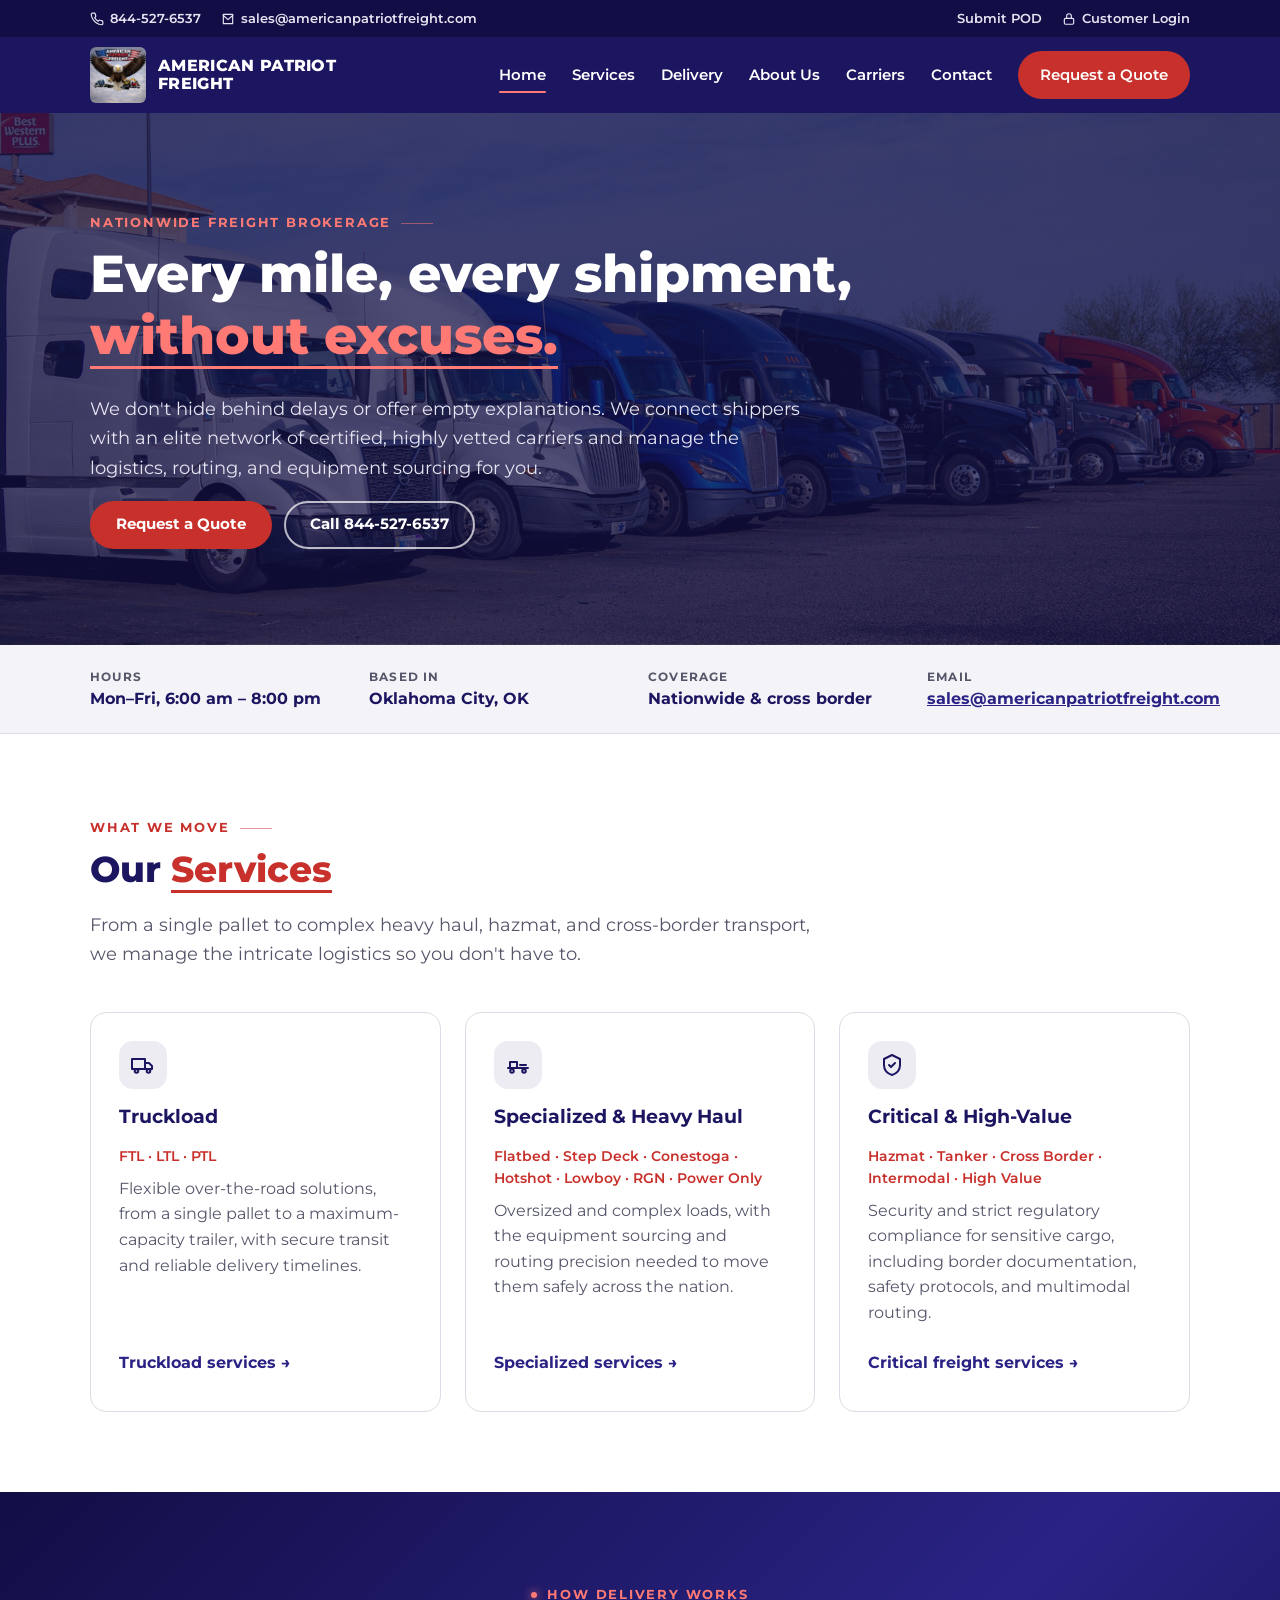
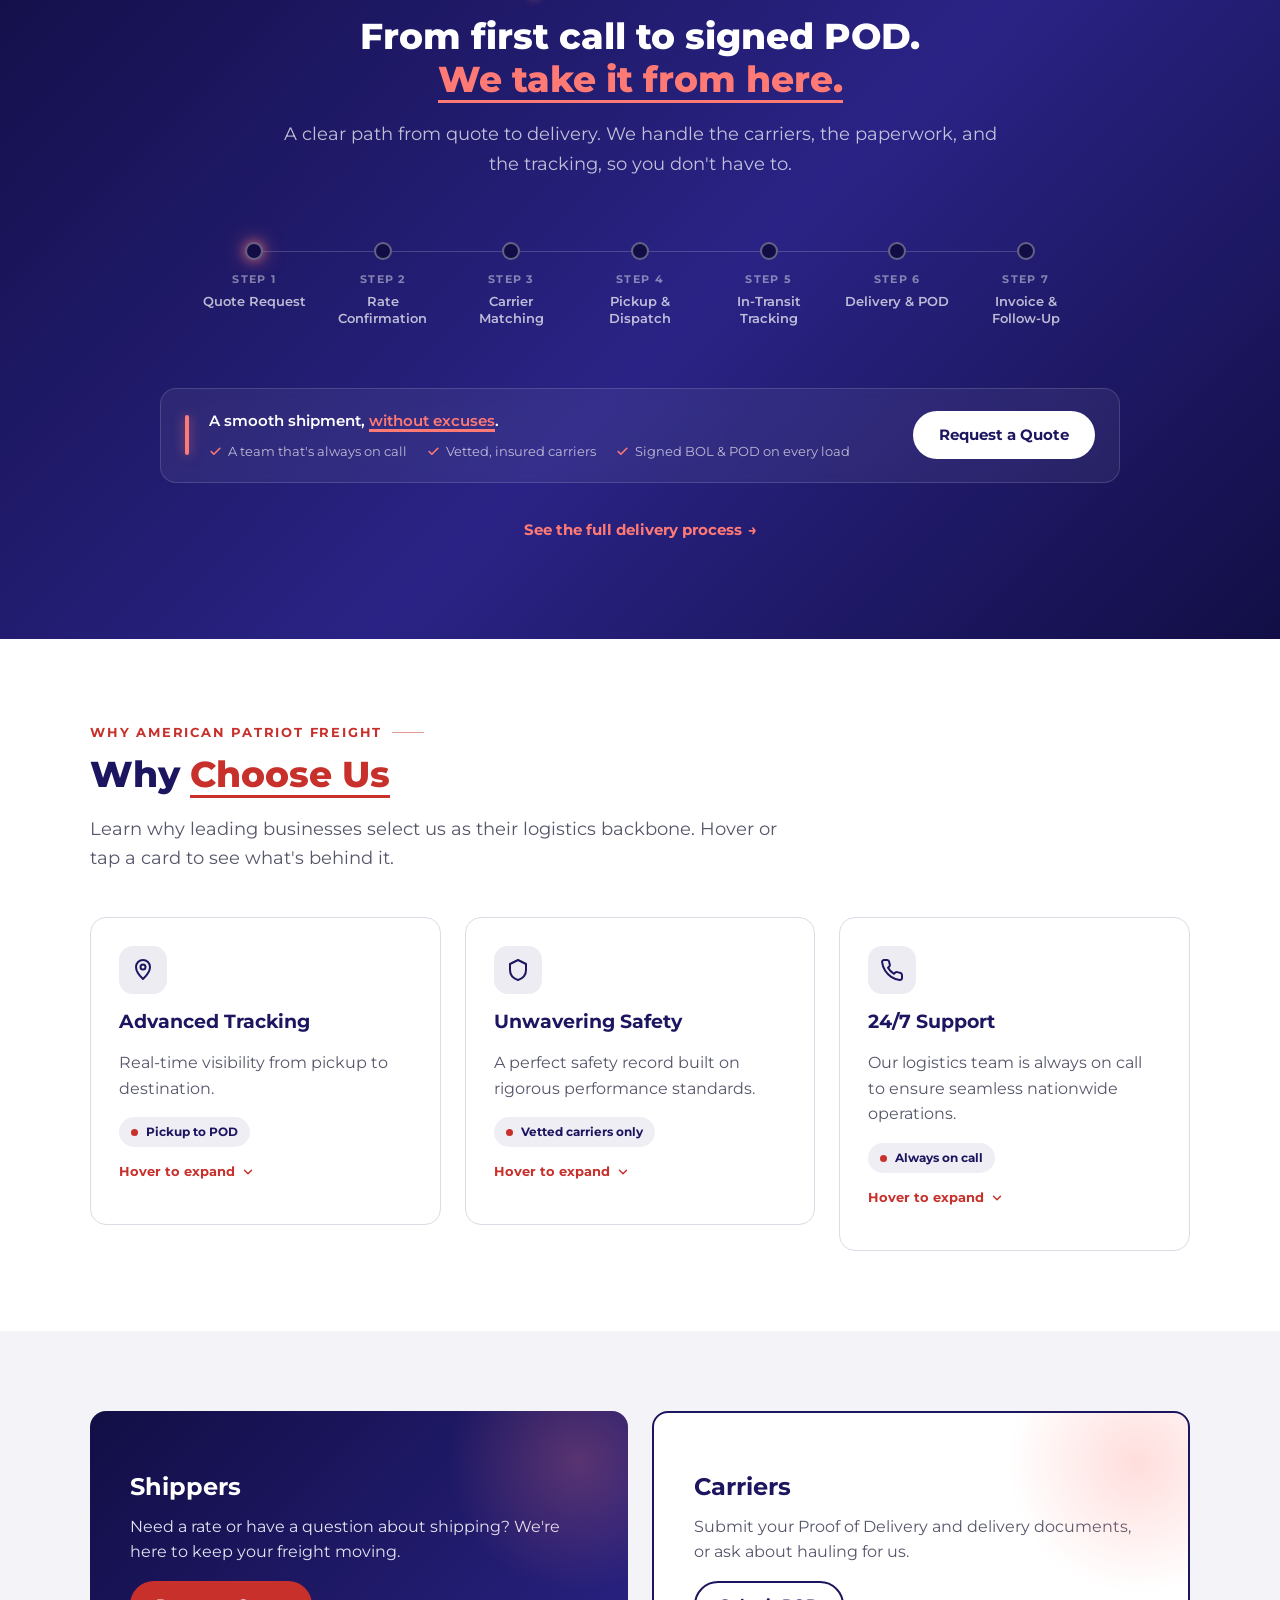
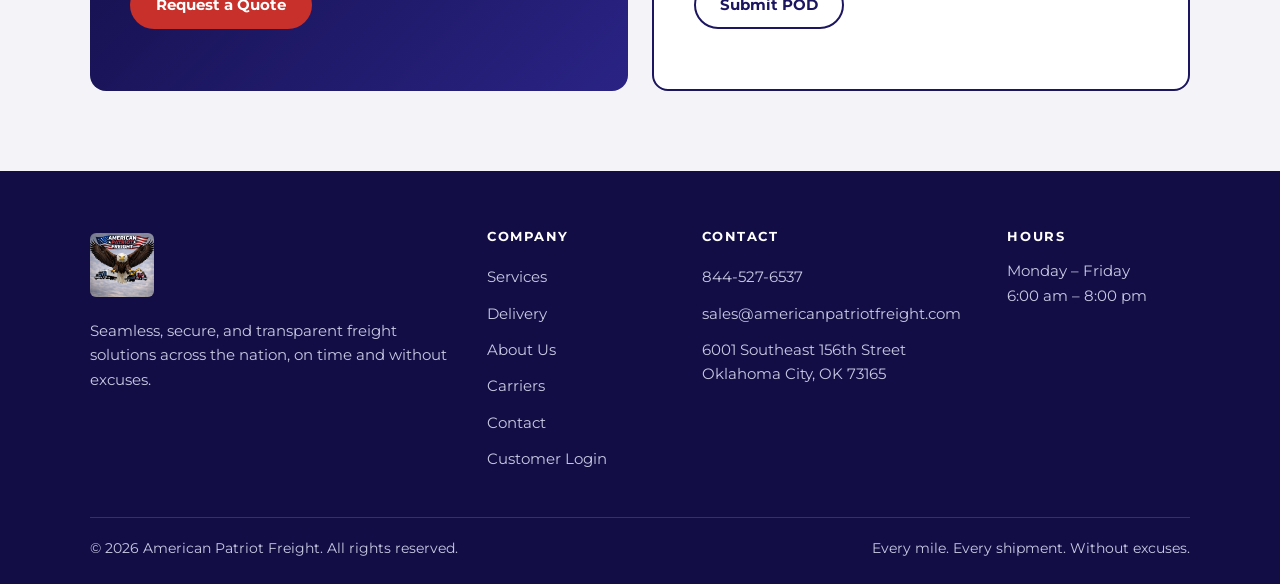
==== commit 3f99e4e0: "Fix panel modifier clashing with traveling light Co-Authored-By: Claude Opus 5.5 <noreply@anthropic." ====
--- a/index.html
+++ b/index.html
@@ -185,7 +185,7 @@
       <p>Need a rate or have a question about shipping? We're here to keep your freight moving.</p>
       <div><a class="btn btn-red" href="contact.html">Request a Quote</a></div>
     </div>
-    <div class="panel light">
+    <div class="panel panel-light">
       <h3>Carriers</h3>
       <p>Submit your Proof of Delivery and delivery documents, or ask about hauling for us.</p>
       <div><a class="btn btn-outline" href="carriers.html">Submit POD</a></div>
--- a/assets/style.css
+++ b/assets/style.css
@@ -182,9 +182,9 @@
 .panel>*{position:relative}
 .panel h3{color:#fff;font-size:1.5rem}
 .panel p{color:#e4e4f2}
-.panel.light{background:#fff;color:var(--ink);border:2px solid var(--navy)}
-.panel.light h3{color:var(--navy)}
-.panel.light p{color:var(--muted)}
+.panel.panel-light{background:#fff;color:var(--ink);border:2px solid var(--navy)}
+.panel.panel-light h3{color:var(--navy)}
+.panel.panel-light p{color:var(--muted)}
 
 .cta{color:#fff}
 .cta .wrap{display:flex;flex-wrap:wrap;align-items:center;justify-content:space-between;gap:24px;padding-top:64px;padding-bottom:64px}
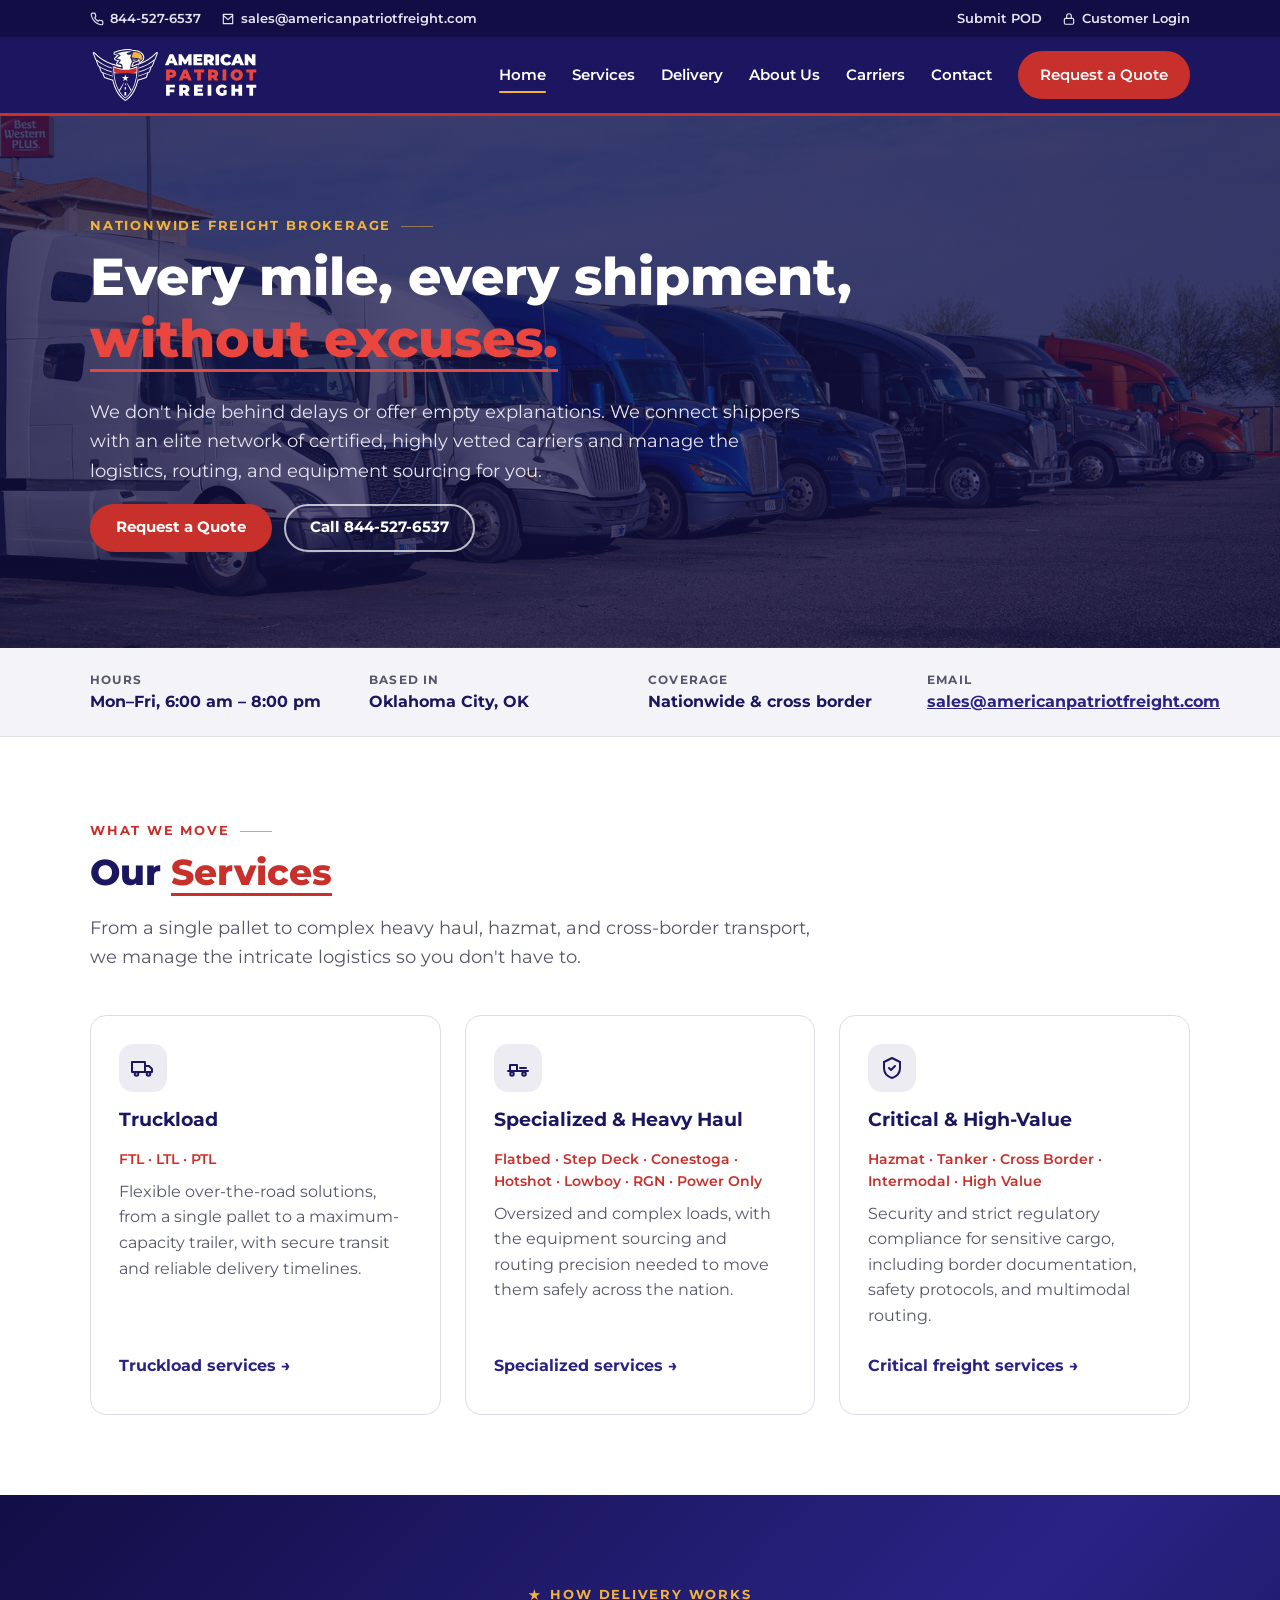
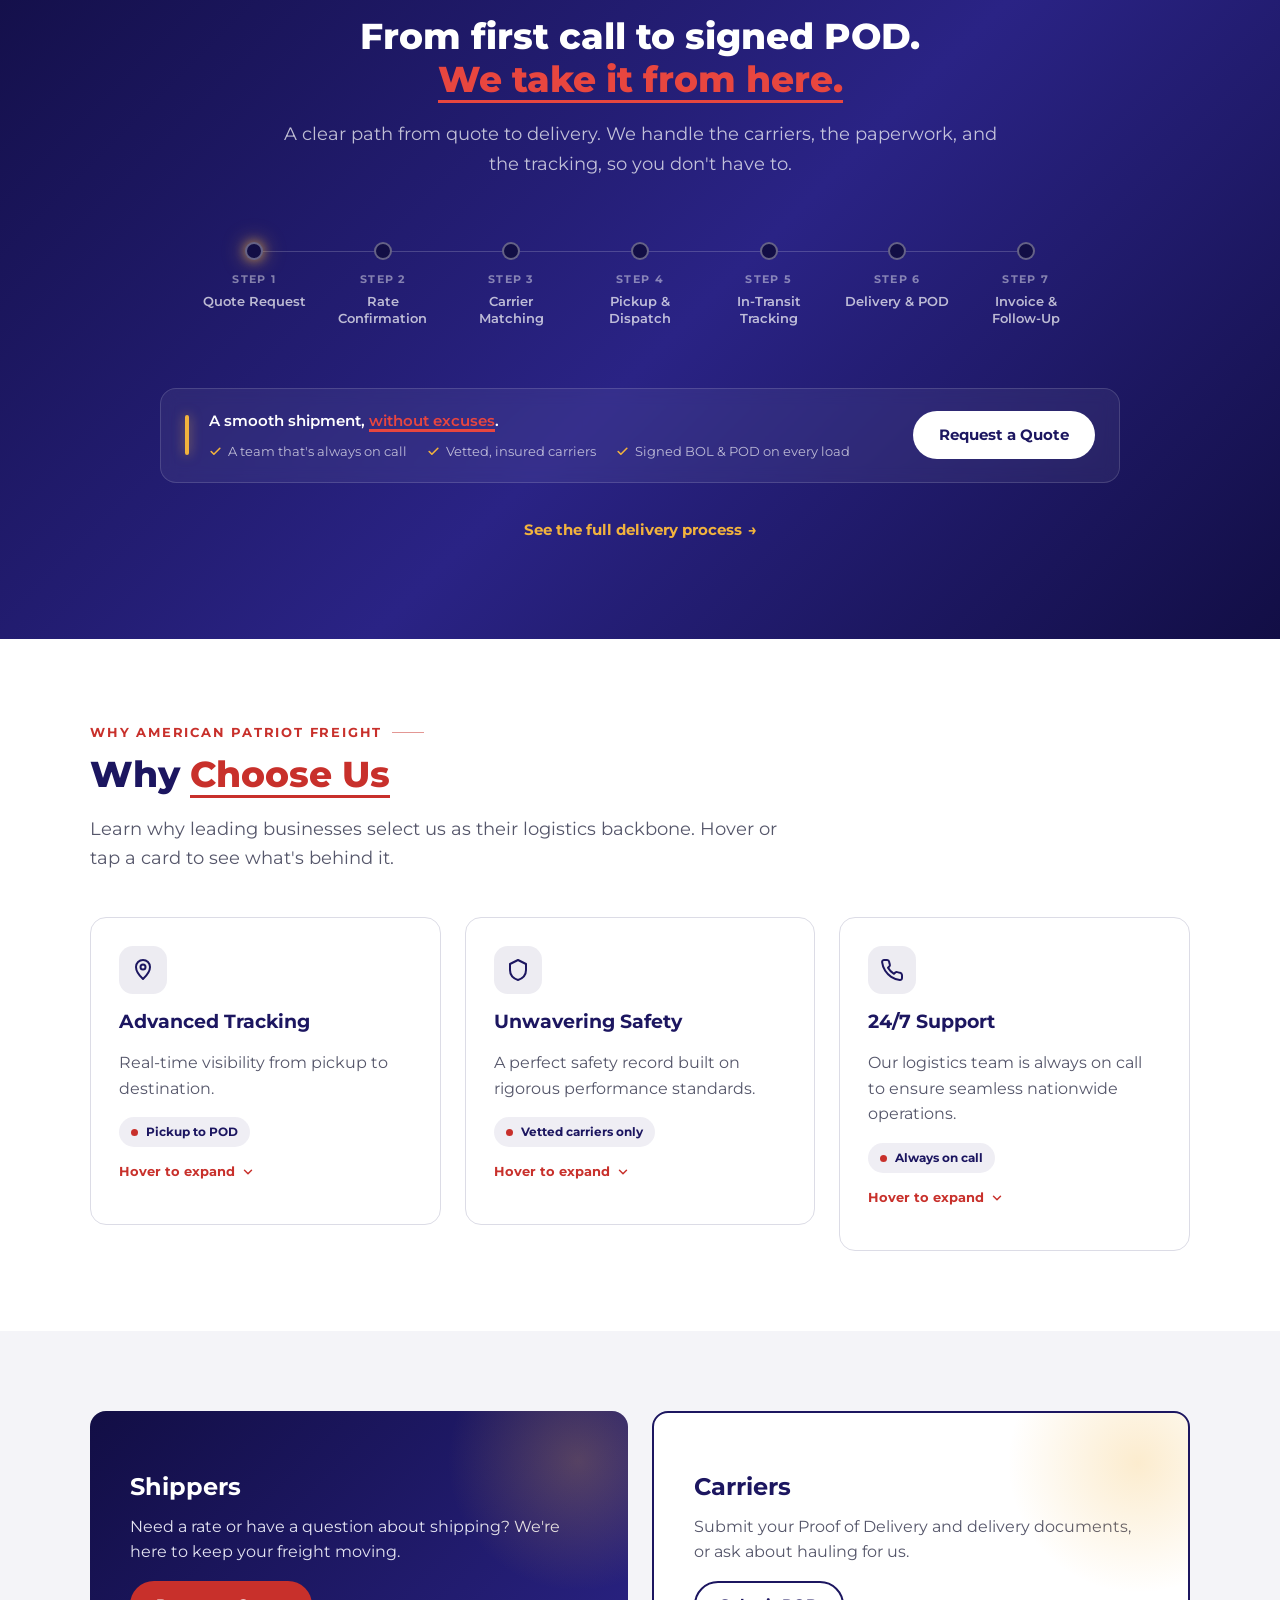
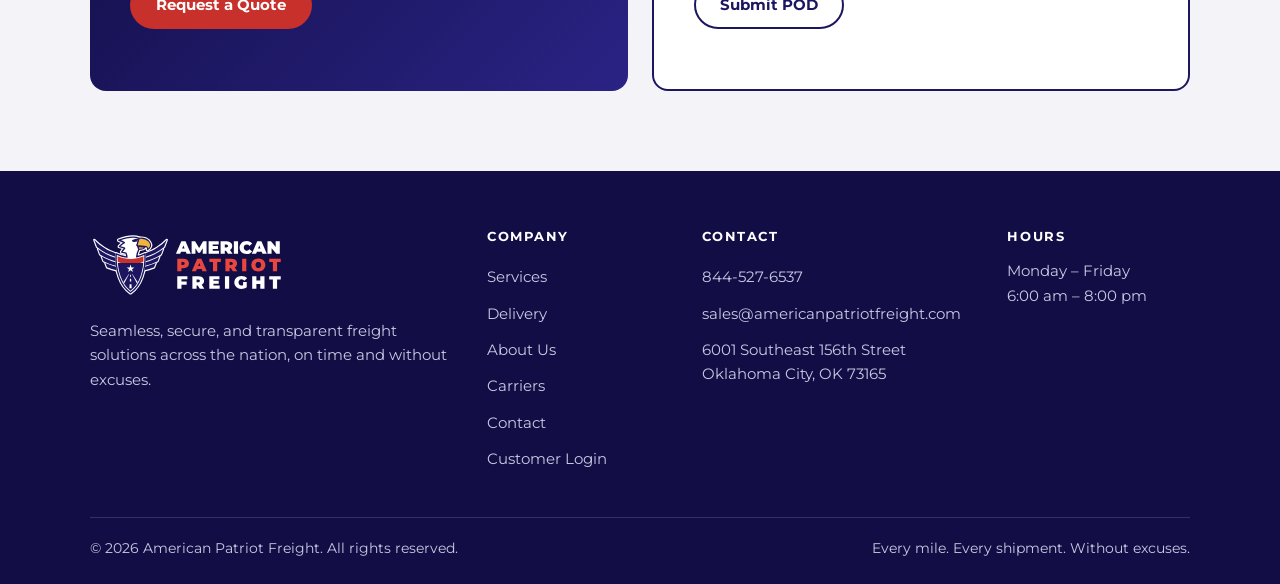
==== commit 212d73e8: "Switch to the Highway Shield logo and its colors Header, footer, About panel, portal and favicon now" ====
--- a/index.html
+++ b/index.html
@@ -5,7 +5,7 @@
 <meta name="viewport" content="width=device-width, initial-scale=1">
 <title>American Patriot Freight | Nationwide Freight Brokerage</title>
 <meta name="description" content="American Patriot Freight connects shippers with certified, vetted carriers for FTL, LTL, flatbed, heavy haul, hazmat and cross-border freight. Every mile, every shipment, without excuses.">
-<link rel="icon" href="assets/logo.png">
+<link rel="icon" href="assets/brand/logo-mark.svg" type="image/svg+xml">
 <link rel="preconnect" href="https://fonts.googleapis.com">
 <link href="https://fonts.googleapis.com/css2?family=Montserrat:wght@400;500;600;700;800&display=swap" rel="stylesheet">
 <link rel="stylesheet" href="assets/style.css">
@@ -26,7 +26,7 @@
 </div>
 <header class="site-header">
   <div class="wrap">
-    <a class="brand" href="index.html"><img src="assets/logo.png" alt="American Patriot Freight logo"><span>AMERICAN PATRIOT<br>FREIGHT</span></a>
+    <a class="brand" href="index.html"><img src="assets/brand/logo-horizontal-reverse.svg" alt="American Patriot Freight" width="170" height="56"></a>
     <button class="menu-btn" aria-label="Open menu" aria-expanded="false" aria-controls="site-nav"><svg width="22" height="22" viewBox="0 0 24 24" fill="none" stroke="currentColor" stroke-width="2" stroke-linecap="round" aria-hidden="true"><path d="M4 7h16M4 12h16M4 17h16"/></svg></button>
     <nav id="site-nav" class="nav" aria-label="Main">
       <a href="index.html" aria-current="page">Home</a>
@@ -198,7 +198,7 @@
   <div class="wrap">
     <div class="foot-grid">
       <div>
-        <a class="brand" href="index.html"><img src="assets/logo.png" alt="American Patriot Freight logo"></a>
+        <a class="brand" href="index.html"><img src="assets/brand/logo-horizontal-reverse.svg" alt="American Patriot Freight" width="195" height="64"></a>
         <p style="margin-top:16px">Seamless, secure, and transparent freight solutions across the nation, on time and without excuses.</p>
       </div>
       <div>
--- a/assets/style.css
+++ b/assets/style.css
@@ -4,7 +4,8 @@
   --navy-deep:#120e45;
   --red:#c8302b;
   --red-dark:#a32420;
-  --red-light:#ff7a75;
+  --red-light:#e8463f;
+  --gold:#f2b33d;
   --ink:#1b1b22;
   --muted:#55566a;
   --line:#dcdce6;
@@ -14,7 +15,7 @@
   --ease-out:cubic-bezier(.16,1,.3,1);
   --ease-spring:cubic-bezier(.34,1.56,.64,1);
   --glow-red:0 0 22px -2px rgba(200,48,43,.6);
-  --glow-light:0 0 12px 3px rgba(255,122,117,.75),0 0 22px 6px rgba(255,122,117,.3);
+  --glow-light:0 0 12px 3px rgba(242,179,61,.75),0 0 22px 6px rgba(242,179,61,.3);
 }
 *{box-sizing:border-box}
 html{scroll-behavior:smooth}
@@ -37,14 +38,14 @@
 .eyebrow::after{content:"";width:32px;height:1px;background:currentColor;opacity:.5;transition:width .5s var(--ease-out)}
 .section-head:hover .eyebrow::after,.split>div:hover .eyebrow::after,.hero:hover .eyebrow::after,.page-hero:hover .eyebrow::after{width:64px}
 .eyebrow.dot::after{display:none}
-.eyebrow.dot::before{content:"";width:6px;height:6px;border-radius:50%;background:currentColor;box-shadow:0 0 10px currentColor}
+.eyebrow.dot::before{content:"";width:12px;height:12px;background:currentColor;clip-path:polygon(50% 0%,61% 35%,98% 35%,68% 57%,79% 91%,50% 70%,21% 91%,32% 57%,2% 35%,39% 35%)}
 
 /* accent words: underline draws in, glows on hover */
 .accent{color:var(--red);background:linear-gradient(currentColor,currentColor) 0 100%/0 3px no-repeat;padding-bottom:2px;transition:background-size .8s var(--ease-out) .2s,text-shadow .3s}
 .in .accent,.no-js .accent,.accent.drawn{background-size:100% 3px}
 h1:hover .accent,h2:hover .accent{text-shadow:0 0 18px rgba(200,48,43,.35)}
 .dark .accent,.hero .accent,.page-hero .accent,.cta .accent{color:var(--red-light)}
-.dark h2:hover .accent,.hero h1:hover .accent,.page-hero h1:hover .accent{text-shadow:0 0 24px rgba(255,122,117,.7)}
+.dark h2:hover .accent,.hero h1:hover .accent,.page-hero h1:hover .accent{text-shadow:0 0 24px rgba(232,70,63,.65)}
 
 /* buttons */
 .btn{display:inline-flex;align-items:center;justify-content:center;gap:8px;min-height:48px;padding:0 24px;border-radius:999px;font-weight:700;font-size:.95rem;text-decoration:none;border:2px solid transparent;cursor:pointer;font-family:inherit;transition:translate .25s var(--ease-out),box-shadow .25s,background .2s,color .2s,border-color .2s}
@@ -74,17 +75,17 @@
 @media (max-width:640px){.utility .u-hide-sm{display:none}}
 
 /* header */
-.site-header{background:var(--navy);color:#fff;position:sticky;top:0;z-index:50;transition:box-shadow .3s}
+.site-header{background:var(--navy);color:#fff;position:sticky;top:0;z-index:50;border-bottom:3px solid var(--red);transition:box-shadow .3s}
 .site-header.scrolled{box-shadow:0 10px 30px -10px rgba(0,0,0,.5)}
 .site-header .wrap{display:flex;align-items:center;gap:24px;min-height:76px}
 .brand{display:flex;align-items:center;gap:12px;color:#fff;text-decoration:none;font-weight:800;letter-spacing:.02em}
 .brand:hover{color:#fff}
-.brand img{height:56px;width:auto;border-radius:6px;background:#fff;transition:rotate .5s var(--ease-spring),scale .5s var(--ease-spring),box-shadow .3s}
-.brand:hover img{rotate:-4deg;scale:1.06;box-shadow:var(--glow-red)}
+.brand img{height:56px;width:auto;display:block;transition:scale .5s var(--ease-spring),filter .3s}
+.brand:hover img{scale:1.04;filter:drop-shadow(0 0 10px rgba(242,179,61,.45))}
 .brand span{font-size:1rem;line-height:1.1}
 .nav{display:flex;gap:4px 26px;margin-left:auto;align-items:center}
 .nav a{position:relative;color:#fff;text-decoration:none;font-weight:600;font-size:.95rem;padding:12px 0;white-space:nowrap}
-.nav a:not(.btn)::after{content:"";position:absolute;left:0;right:0;bottom:6px;height:2px;border-radius:2px;background:var(--red-light);transform:scaleX(0);transform-origin:left;transition:transform .35s var(--ease-out)}
+.nav a:not(.btn)::after{content:"";position:absolute;left:0;right:0;bottom:6px;height:2px;border-radius:2px;background:var(--gold);transform:scaleX(0);transform-origin:left;transition:transform .35s var(--ease-out)}
 .nav a:not(.btn):hover{color:#fff}
 .nav a:not(.btn):hover::after,.nav a[aria-current=page]::after{transform:scaleX(1)}
 .nav .btn{padding:0 20px}
@@ -107,14 +108,14 @@
 .hero .wrap{padding-top:96px;padding-bottom:96px;position:relative}
 .hero h1{color:#fff;max-width:820px}
 .hero .lead{color:#e4e4f2}
-.hero .eyebrow{color:var(--red-light)}
+.hero .eyebrow{color:var(--gold)}
 .bg-navy-gradient,.page-hero,.cta{background-image:linear-gradient(135deg,var(--navy-deep) 0%,var(--navy-2) 55%,var(--navy-deep) 100%)}
 .page-hero{color:#fff;position:relative;overflow:hidden}
-.page-hero::after{content:"";position:absolute;inset:auto -10% -60% auto;width:60%;height:140%;background:radial-gradient(closest-side,rgba(255,122,117,.18),transparent);pointer-events:none}
+.page-hero::after{content:"";position:absolute;inset:auto -10% -60% auto;width:60%;height:140%;background:radial-gradient(closest-side,rgba(242,179,61,.18),transparent);pointer-events:none}
 .page-hero .wrap{padding-top:64px;padding-bottom:64px;position:relative}
 .page-hero h1{color:#fff;max-width:820px}
 .page-hero .lead{color:#e4e4f2}
-.page-hero .eyebrow{color:var(--red-light)}
+.page-hero .eyebrow{color:var(--gold)}
 .crumbs{font-size:.85rem;color:#c9c9e3;margin-bottom:12px}
 .crumbs a{color:#c9c9e3}
 .crumbs a:hover{color:#fff}
@@ -133,7 +134,7 @@
 section.dark{color:#fff}
 section.dark h2,section.dark h3{color:#fff}
 section.dark .lead{color:rgba(255,255,255,.72)}
-section.dark .eyebrow{color:var(--red-light)}
+section.dark .eyebrow{color:var(--gold)}
 .section-head{margin-bottom:44px}
 .grid-3{display:grid;grid-template-columns:repeat(auto-fit,minmax(280px,1fr));gap:24px}
 .grid-4{display:grid;grid-template-columns:repeat(auto-fit,minmax(220px,1fr));gap:24px}
@@ -176,7 +177,7 @@
 .tag-list li{border:1px solid var(--navy);color:var(--navy);border-radius:999px;padding:4px 14px;font-size:.85rem;font-weight:600;cursor:default;transition:background .25s,color .25s,translate .25s var(--ease-out),box-shadow .25s}
 .tag-list li:hover{background:var(--navy);color:#fff;translate:0 -2px;box-shadow:0 8px 16px -8px rgba(28,22,96,.6)}
 .panel{position:relative;overflow:hidden;background-image:linear-gradient(135deg,var(--navy-deep),var(--navy-2));color:#fff;border-radius:16px;padding:40px;display:flex;flex-direction:column;justify-content:center;min-height:280px;transition:translate .45s var(--ease-out),box-shadow .45s}
-.panel::after{content:"";position:absolute;width:260px;height:260px;right:-80px;top:-80px;border-radius:50%;background:radial-gradient(closest-side,rgba(255,122,117,.25),transparent);transition:scale .6s var(--ease-out);pointer-events:none}
+.panel::after{content:"";position:absolute;width:260px;height:260px;right:-80px;top:-80px;border-radius:50%;background:radial-gradient(closest-side,rgba(242,179,61,.25),transparent);transition:scale .6s var(--ease-out);pointer-events:none}
 .panel:hover{translate:0 -6px;box-shadow:0 30px 50px -24px rgba(28,22,96,.6)}
 .panel:hover::after{scale:1.6}
 .panel>*{position:relative}
@@ -200,8 +201,8 @@
 .track-scroll{overflow-x:auto;margin-top:40px;padding-bottom:4px}
 .track{position:relative;min-width:860px;max-width:900px;margin:0 auto;padding:24px 8px 8px}
 .track-line{position:absolute;top:33px;left:7.14%;right:7.14%;height:1px;background:rgba(255,255,255,.18)}
-.track-fill{position:absolute;top:33px;left:7.14%;height:2px;margin-top:-.5px;width:0;background:var(--red-light);box-shadow:0 0 10px rgba(255,122,117,.7);transition:width .5s var(--ease-out)}
-.light{position:absolute;top:33px;left:7.14%;z-index:2;width:12px;height:12px;margin:-6px 0 0 -6px;border-radius:50%;background:var(--red-light);box-shadow:var(--glow-light);animation:light-travel 3.5s cubic-bezier(.4,0,.2,1) infinite;pointer-events:none}
+.track-fill{position:absolute;top:33px;left:7.14%;height:2px;margin-top:-.5px;width:0;background:var(--gold);box-shadow:0 0 10px rgba(242,179,61,.7);transition:width .5s var(--ease-out)}
+.light{position:absolute;top:33px;left:7.14%;z-index:2;width:12px;height:12px;margin:-6px 0 0 -6px;border-radius:50%;background:var(--gold);box-shadow:var(--glow-light);animation:light-travel 3.5s cubic-bezier(.4,0,.2,1) infinite;pointer-events:none}
 @keyframes light-travel{0%{opacity:0;left:7.14%}8%{opacity:1}85%{opacity:1}100%{opacity:0;left:92.86%}}
 .track:hover .light,.track.has-active .light{opacity:0;animation-play-state:paused}
 .track-steps{position:relative;display:grid;grid-template-columns:repeat(7,minmax(0,1fr));gap:16px;list-style:none;margin:0;padding:0}
@@ -209,28 +210,28 @@
 .tdot{position:relative;z-index:3;width:18px;height:18px;border-radius:50%;border:2px solid rgba(255,255,255,.35);background:var(--navy-deep);transition:scale .3s var(--ease-spring),background .3s,border-color .3s,box-shadow .3s}
 .tnum{margin-top:12px;font-size:.66rem;font-weight:700;letter-spacing:.12em;text-transform:uppercase;color:rgba(255,255,255,.45);transition:color .3s}
 .tname{margin-top:4px;font-size:.8rem;font-weight:600;line-height:1.35;color:rgba(255,255,255,.7);transition:color .3s}
-.tstep:hover .tdot,.tstep:focus-visible .tdot,.tstep.active .tdot{scale:1.3;background:var(--red-light);border-color:var(--red-light);box-shadow:var(--glow-light)}
+.tstep:hover .tdot,.tstep:focus-visible .tdot,.tstep.active .tdot{scale:1.3;background:var(--gold);border-color:var(--gold);box-shadow:var(--glow-light)}
 .tstep.done .tdot{background:var(--red);border-color:var(--red)}
-.tstep:hover .tnum,.tstep.active .tnum{color:var(--red-light)}
+.tstep:hover .tnum,.tstep.active .tnum{color:var(--gold)}
 .tstep:hover .tname,.tstep.active .tname{color:#fff}
-.tstep:focus-visible{outline:2px solid var(--red-light);outline-offset:4px;border-radius:8px}
+.tstep:focus-visible{outline:2px solid var(--gold);outline-offset:4px;border-radius:8px}
 .step-detail{display:grid;grid-template-rows:0fr;opacity:0;margin-top:0;text-align:left;transition:grid-template-rows .5s var(--ease-out),opacity .4s,margin-top .5s var(--ease-out)}
 .step-detail.show{grid-template-rows:1fr;opacity:1;margin-top:24px}
 .step-detail>div{min-height:0;overflow:hidden}
 .detail-card{border:1px solid rgba(255,255,255,.12);background:rgba(255,255,255,.05);border-radius:16px;padding:24px;display:flex;gap:18px;align-items:flex-start}
 .detail-card .icon{background:var(--red);color:#fff;box-shadow:var(--glow-red);flex-shrink:0;margin:0}
-.detail-card .kicker{font-size:.72rem;font-weight:700;letter-spacing:.15em;text-transform:uppercase;color:var(--red-light);margin:0}
+.detail-card .kicker{font-size:.72rem;font-weight:700;letter-spacing:.15em;text-transform:uppercase;color:var(--gold);margin:0}
 .detail-card h3{color:#fff;margin:4px 0 6px;font-size:1.15rem}
 .detail-card p{color:rgba(255,255,255,.75);margin:0;font-size:.95rem}
 .handoff{margin-top:40px;display:flex;flex-wrap:wrap;align-items:center;gap:20px;border:1px solid rgba(255,255,255,.14);background:rgba(255,255,255,.06);backdrop-filter:blur(8px);border-radius:16px;padding:20px 24px;text-align:left;transition:border-color .3s,background .3s}
-.handoff:hover{border-color:rgba(255,122,117,.45);background:rgba(255,255,255,.08)}
-.handoff .bar{width:4px;height:40px;border-radius:4px;background:var(--red-light);box-shadow:0 0 12px rgba(255,122,117,.6)}
+.handoff:hover{border-color:rgba(242,179,61,.45);background:rgba(255,255,255,.08)}
+.handoff .bar{width:4px;height:40px;border-radius:4px;background:var(--gold);box-shadow:0 0 12px rgba(242,179,61,.6)}
 .handoff .txt{flex:1 1 360px}
 .handoff .txt p{margin:0;font-weight:600;font-size:.95rem}
 .handoff ul{list-style:none;margin:8px 0 0;padding:0;display:flex;flex-wrap:wrap;gap:6px 20px}
 .handoff li{display:flex;align-items:center;gap:6px;font-size:.82rem;color:rgba(255,255,255,.68)}
-.handoff li svg{width:13px;height:13px;color:var(--red-light);flex-shrink:0}
-.full-link{display:inline-flex;gap:6px;align-items:center;margin-top:28px;color:var(--red-light);font-weight:700;font-size:.92rem;text-decoration:none;padding:8px 0}
+.handoff li svg{width:13px;height:13px;color:var(--gold);flex-shrink:0}
+.full-link{display:inline-flex;gap:6px;align-items:center;margin-top:28px;color:var(--gold);font-weight:700;font-size:.92rem;text-decoration:none;padding:8px 0}
 .full-link:hover{color:#fff}
 
 /* ---------- delivery page ---------- */
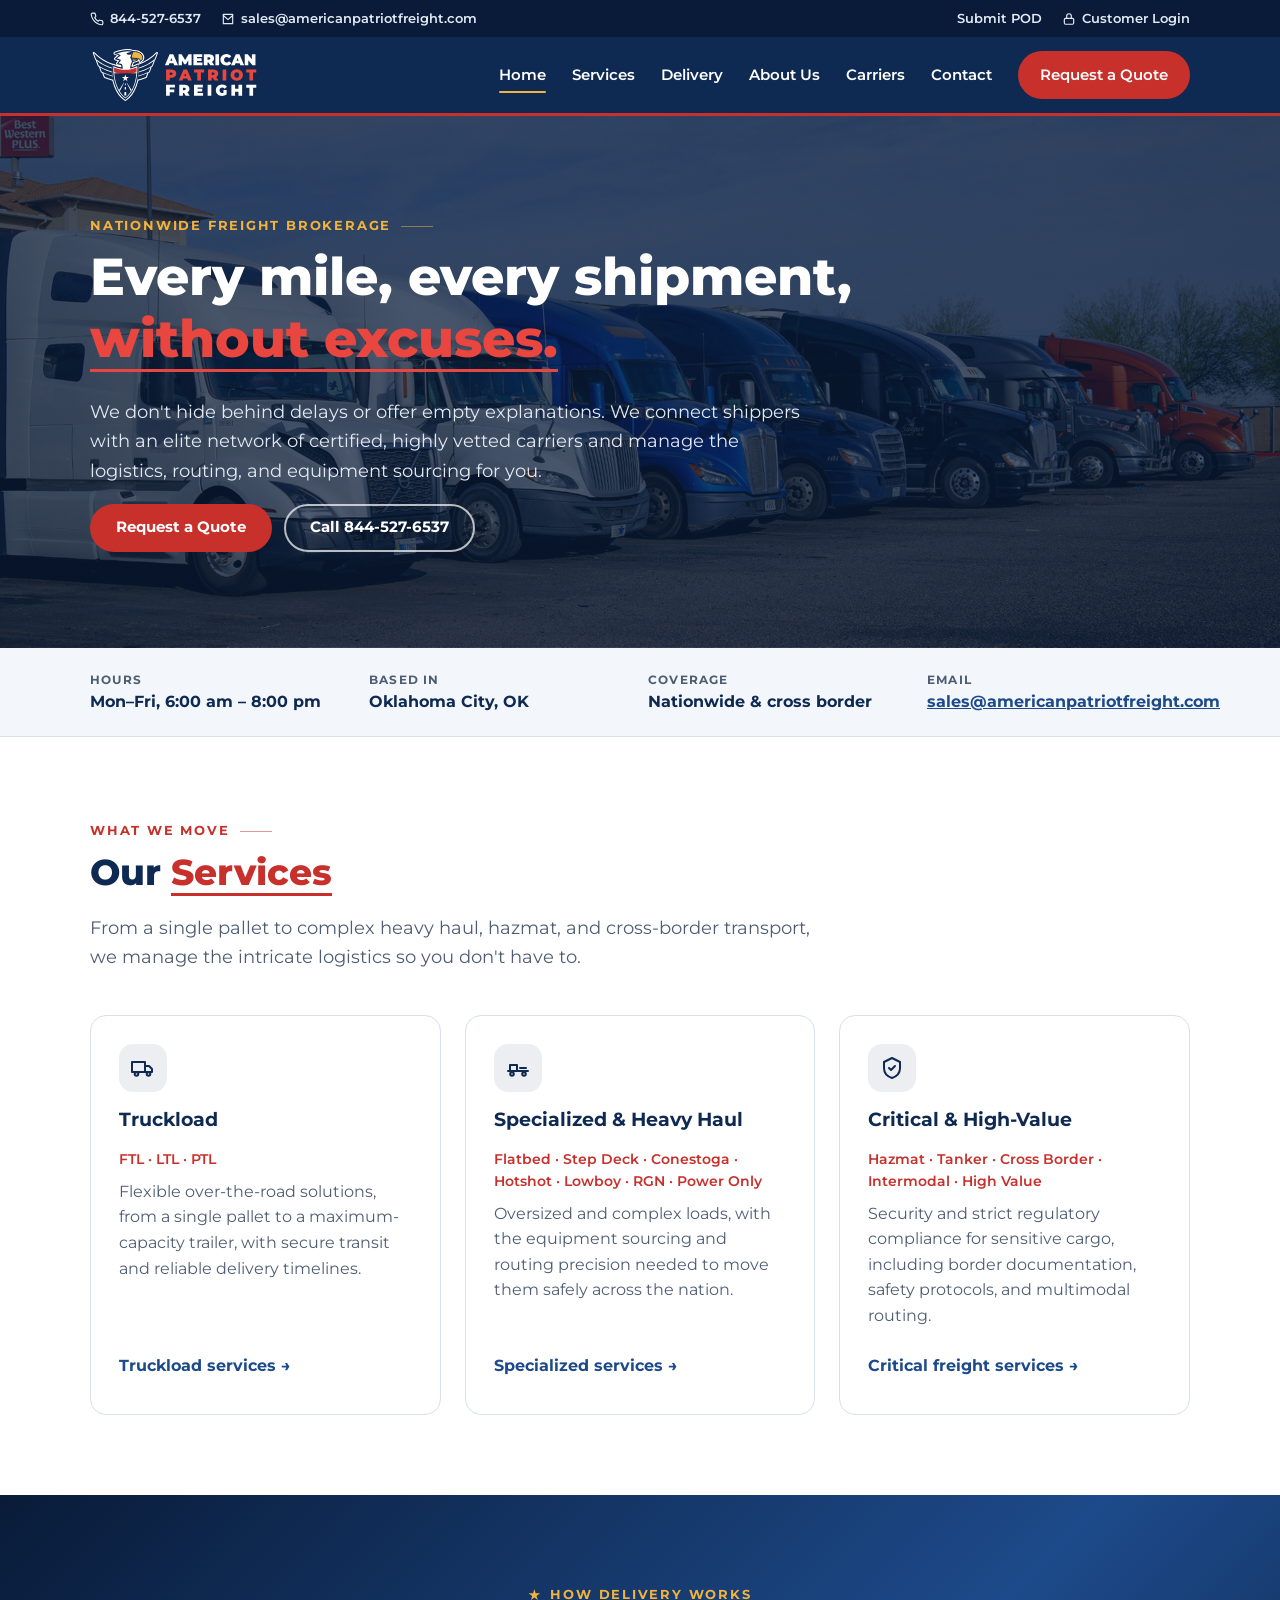
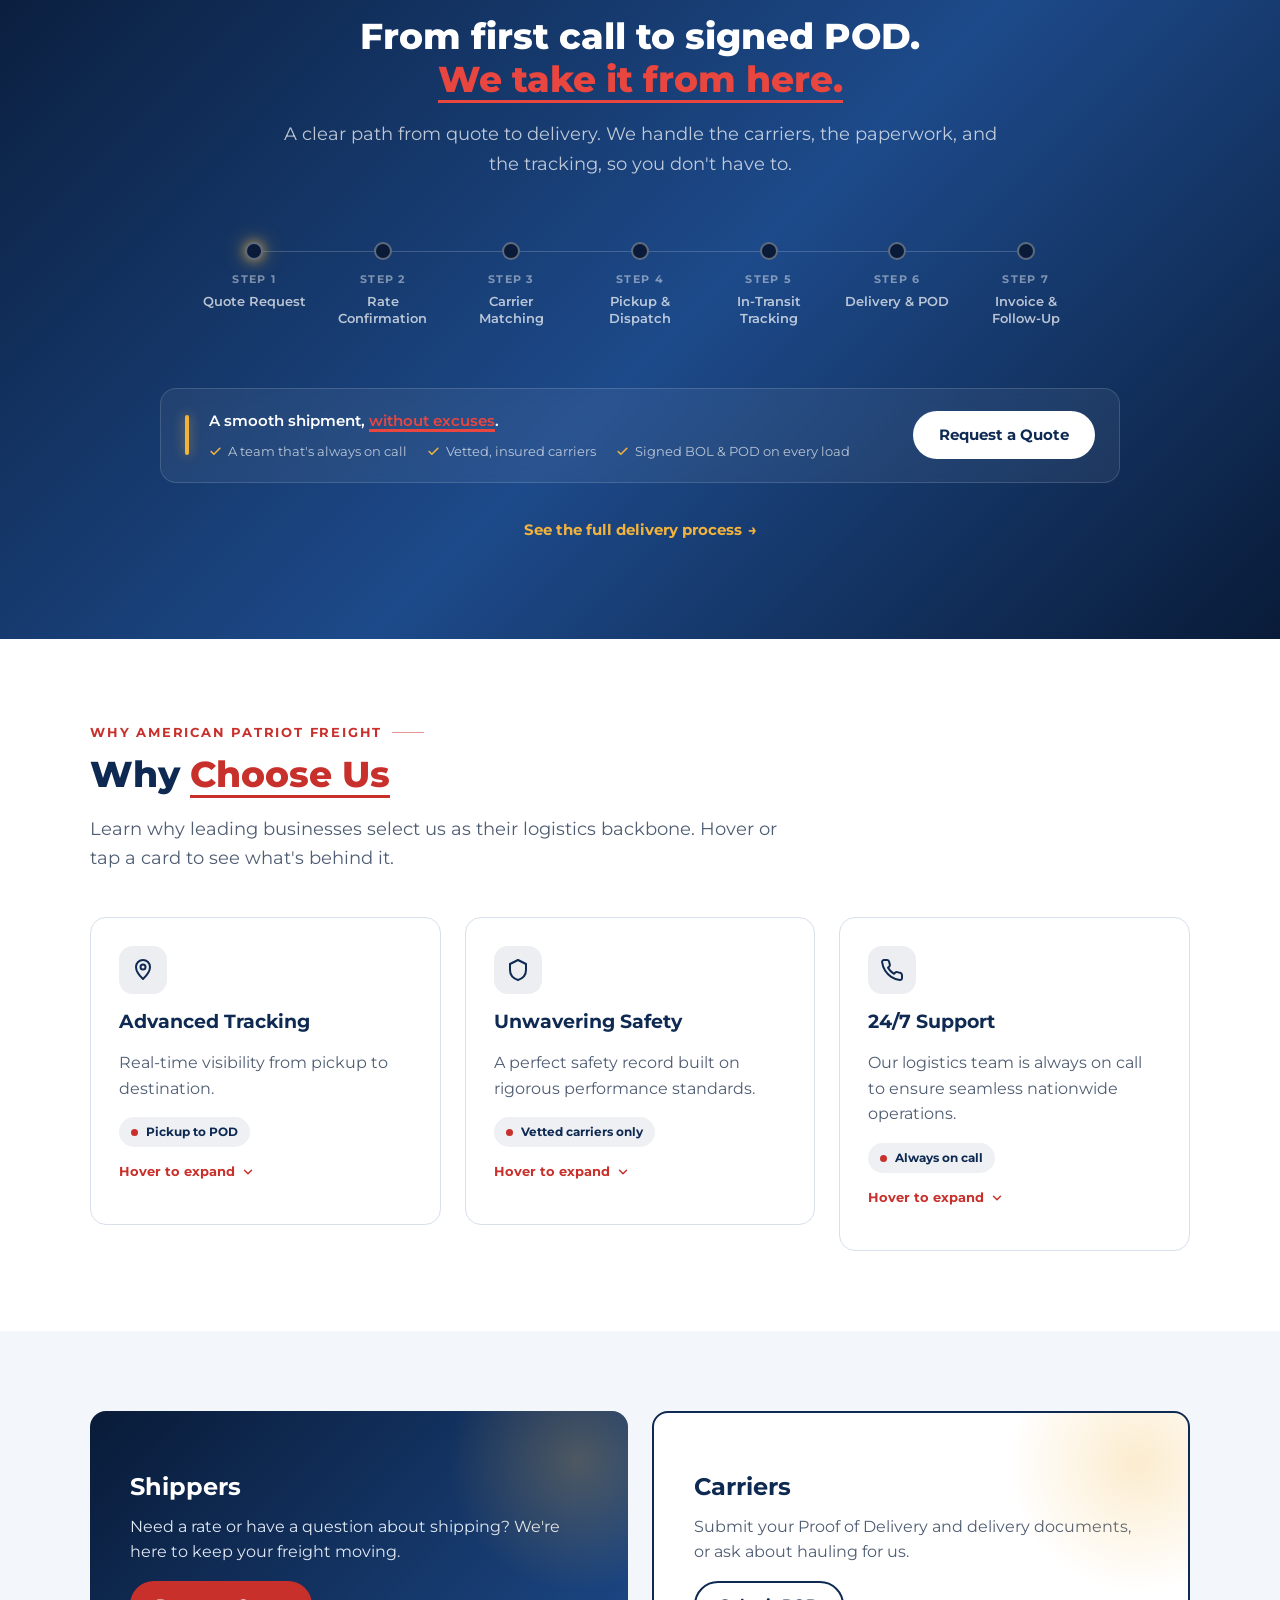
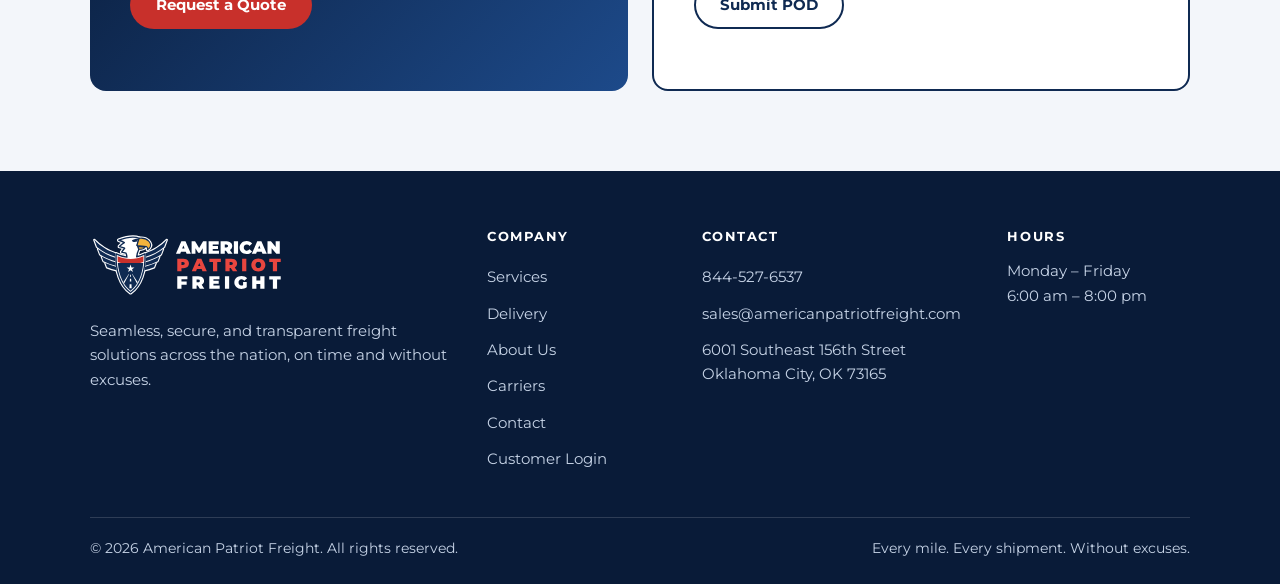
==== commit b45b3135: "Change navy from purple-leaning to dark blue Navy #1c1660 -> #0f2a52 (gradients #091b38 / #1d4a8a), " ====
--- a/index.html
+++ b/index.html
@@ -41,7 +41,7 @@
 </header>
 
 <main>
-<section class="hero" style="background-image:linear-gradient(rgba(20,16,70,.72),rgba(20,16,70,.72)),url('assets/hero.jpg')">
+<section class="hero" style="background-image:linear-gradient(rgba(9,27,56,.72),rgba(9,27,56,.72)),url('assets/hero.jpg')">
   <div class="wrap">
     <div class="eyebrow">Nationwide freight brokerage</div>
     <h1>Every mile, every shipment, <span class="accent">without excuses.</span></h1>
--- a/assets/style.css
+++ b/assets/style.css
@@ -1,15 +1,15 @@
 :root{
-  --navy:#1c1660;
-  --navy-2:#2a2385;
-  --navy-deep:#120e45;
+  --navy:#0f2a52;
+  --navy-2:#1d4a8a;
+  --navy-deep:#091b38;
   --red:#c8302b;
   --red-dark:#a32420;
   --red-light:#e8463f;
   --gold:#f2b33d;
   --ink:#1b1b22;
-  --muted:#55566a;
-  --line:#dcdce6;
-  --soft:#f4f4f8;
+  --muted:#4f5d73;
+  --line:#d7e0eb;
+  --soft:#f3f6fa;
   --white:#ffffff;
   --max:1140px;
   --ease-out:cubic-bezier(.16,1,.3,1);
@@ -54,7 +54,7 @@
 .btn-red{background:var(--red);color:#fff}
 .btn-red:hover{background:var(--red-dark);color:#fff;box-shadow:0 12px 26px -10px rgba(200,48,43,.85)}
 .btn-outline{border-color:currentColor;color:var(--navy);background:transparent}
-.btn-outline:hover{background:var(--navy);color:#fff;border-color:var(--navy);box-shadow:0 12px 26px -12px rgba(28,22,96,.7)}
+.btn-outline:hover{background:var(--navy);color:#fff;border-color:var(--navy);box-shadow:0 12px 26px -12px rgba(15,42,82,.7)}
 .btn-light{border-color:rgba(255,255,255,.7);color:#fff;background:transparent}
 .btn-light:hover{background:#fff;color:var(--navy);border-color:#fff;box-shadow:0 12px 26px -12px rgba(255,255,255,.5)}
 .btn-white{background:#fff;color:var(--navy)}
@@ -65,10 +65,10 @@
 .center .btn-row{justify-content:center}
 
 /* utility bar */
-.utility{background:var(--navy-deep);color:#c9c9e3;font-size:.82rem}
+.utility{background:var(--navy-deep);color:#c6d3e6;font-size:.82rem}
 .utility .wrap{display:flex;justify-content:space-between;align-items:center;gap:4px 20px;flex-wrap:wrap}
 .utility .u-group{display:flex;gap:4px 20px;flex-wrap:wrap}
-.utility a{color:#e4e4f2;text-decoration:none;font-weight:600;padding:8px 0;display:inline-flex;gap:6px;align-items:center}
+.utility a{color:#e1e9f4;text-decoration:none;font-weight:600;padding:8px 0;display:inline-flex;gap:6px;align-items:center}
 .utility a:hover{color:#fff}
 .utility svg{width:14px;height:14px;transition:rotate .4s var(--ease-spring)}
 .utility a:hover svg{rotate:-12deg}
@@ -107,17 +107,17 @@
 .hero{position:relative;color:#fff;background-color:var(--navy);background-position:center;background-size:cover;background-repeat:no-repeat;overflow:hidden}
 .hero .wrap{padding-top:96px;padding-bottom:96px;position:relative}
 .hero h1{color:#fff;max-width:820px}
-.hero .lead{color:#e4e4f2}
+.hero .lead{color:#e1e9f4}
 .hero .eyebrow{color:var(--gold)}
 .bg-navy-gradient,.page-hero,.cta{background-image:linear-gradient(135deg,var(--navy-deep) 0%,var(--navy-2) 55%,var(--navy-deep) 100%)}
 .page-hero{color:#fff;position:relative;overflow:hidden}
 .page-hero::after{content:"";position:absolute;inset:auto -10% -60% auto;width:60%;height:140%;background:radial-gradient(closest-side,rgba(242,179,61,.18),transparent);pointer-events:none}
 .page-hero .wrap{padding-top:64px;padding-bottom:64px;position:relative}
 .page-hero h1{color:#fff;max-width:820px}
-.page-hero .lead{color:#e4e4f2}
+.page-hero .lead{color:#e1e9f4}
 .page-hero .eyebrow{color:var(--gold)}
-.crumbs{font-size:.85rem;color:#c9c9e3;margin-bottom:12px}
-.crumbs a{color:#c9c9e3}
+.crumbs{font-size:.85rem;color:#c6d3e6;margin-bottom:12px}
+.crumbs a{color:#c6d3e6}
 .crumbs a:hover{color:#fff}
 
 /* facts strip */
@@ -143,14 +143,14 @@
 .card{position:relative;overflow:hidden;background:#fff;border:1px solid var(--line);border-radius:16px;padding:28px;display:flex;flex-direction:column;gap:8px;transition:translate .45s var(--ease-out),scale .45s var(--ease-out),box-shadow .45s,border-color .45s}
 .card::before{content:"";position:absolute;inset:0;background:radial-gradient(ellipse 80% 60% at 50% -10%,rgba(200,48,43,.12) 0%,transparent 70%);opacity:0;transition:opacity .45s;pointer-events:none}
 .card>*{position:relative}
-.card:hover,.card:focus-within{translate:0 -6px;scale:1.02;border-color:rgba(200,48,43,.45);box-shadow:0 26px 44px -20px rgba(28,22,96,.4)}
+.card:hover,.card:focus-within{translate:0 -6px;scale:1.02;border-color:rgba(200,48,43,.45);box-shadow:0 26px 44px -20px rgba(15,42,82,.4)}
 .card:hover::before,.card:focus-within::before{opacity:1}
 .card h3{transition:color .3s}
 .card:hover h3{color:var(--red)}
 .card .tags{font-size:.85rem;color:var(--red);font-weight:600}
 .card p{color:var(--muted);flex-grow:1;margin-bottom:.5em}
 .card a.more{font-weight:700;text-decoration:none;padding:8px 0}
-.icon{width:48px;height:48px;border-radius:14px;background:rgba(28,22,96,.08);color:var(--navy);display:flex;align-items:center;justify-content:center;margin-bottom:8px;transition:rotate .5s var(--ease-spring),scale .5s var(--ease-spring),box-shadow .4s,background .3s,color .3s}
+.icon{width:48px;height:48px;border-radius:14px;background:rgba(15,42,82,.08);color:var(--navy);display:flex;align-items:center;justify-content:center;margin-bottom:8px;transition:rotate .5s var(--ease-spring),scale .5s var(--ease-spring),box-shadow .4s,background .3s,color .3s}
 .icon svg{width:24px;height:24px}
 .card:hover .icon,.dcard:hover .icon{rotate:-10deg;scale:1.12;background:var(--red);color:#fff;box-shadow:var(--glow-red)}
 
@@ -165,7 +165,7 @@
 .xhint svg{width:14px;height:14px;transition:rotate .4s var(--ease-spring)}
 .xcard:hover .xhint svg,.xcard.open .xhint svg{rotate:180deg}
 .xcard:hover .xhint,.xcard.open .xhint{opacity:.55}
-.stat{display:inline-flex;align-self:flex-start;align-items:center;gap:8px;background:rgba(28,22,96,.07);color:var(--navy);border-radius:999px;padding:5px 12px;font-size:.78rem;font-weight:700}
+.stat{display:inline-flex;align-self:flex-start;align-items:center;gap:8px;background:rgba(15,42,82,.07);color:var(--navy);border-radius:999px;padding:5px 12px;font-size:.78rem;font-weight:700}
 .stat::before{content:"";width:7px;height:7px;border-radius:50%;background:var(--red);animation:ping 2.4s var(--ease-out) infinite}
 @keyframes ping{0%{box-shadow:0 0 0 0 rgba(200,48,43,.55)}70%,100%{box-shadow:0 0 0 7px rgba(200,48,43,0)}}
 
@@ -175,14 +175,14 @@
 .split{display:grid;grid-template-columns:repeat(auto-fit,minmax(320px,1fr));gap:48px;align-items:center}
 .tag-list{display:flex;flex-wrap:wrap;gap:8px;list-style:none;padding:0;margin:0 0 1.5em}
 .tag-list li{border:1px solid var(--navy);color:var(--navy);border-radius:999px;padding:4px 14px;font-size:.85rem;font-weight:600;cursor:default;transition:background .25s,color .25s,translate .25s var(--ease-out),box-shadow .25s}
-.tag-list li:hover{background:var(--navy);color:#fff;translate:0 -2px;box-shadow:0 8px 16px -8px rgba(28,22,96,.6)}
+.tag-list li:hover{background:var(--navy);color:#fff;translate:0 -2px;box-shadow:0 8px 16px -8px rgba(15,42,82,.6)}
 .panel{position:relative;overflow:hidden;background-image:linear-gradient(135deg,var(--navy-deep),var(--navy-2));color:#fff;border-radius:16px;padding:40px;display:flex;flex-direction:column;justify-content:center;min-height:280px;transition:translate .45s var(--ease-out),box-shadow .45s}
 .panel::after{content:"";position:absolute;width:260px;height:260px;right:-80px;top:-80px;border-radius:50%;background:radial-gradient(closest-side,rgba(242,179,61,.25),transparent);transition:scale .6s var(--ease-out);pointer-events:none}
-.panel:hover{translate:0 -6px;box-shadow:0 30px 50px -24px rgba(28,22,96,.6)}
+.panel:hover{translate:0 -6px;box-shadow:0 30px 50px -24px rgba(15,42,82,.6)}
 .panel:hover::after{scale:1.6}
 .panel>*{position:relative}
 .panel h3{color:#fff;font-size:1.5rem}
-.panel p{color:#e4e4f2}
+.panel p{color:#e1e9f4}
 .panel.panel-light{background:#fff;color:var(--ink);border:2px solid var(--navy)}
 .panel.panel-light h3{color:var(--navy)}
 .panel.panel-light p{color:var(--muted)}
@@ -237,7 +237,7 @@
 /* ---------- delivery page ---------- */
 .checks{list-style:none;margin:0;padding:0;display:flex;flex-direction:column;gap:12px}
 .checks li{display:flex;gap:14px;align-items:flex-start;background:#fff;border:1px solid var(--line);border-radius:12px;padding:16px 18px;font-weight:600;transition:translate .35s var(--ease-out),border-color .35s,box-shadow .35s}
-.checks li:hover{translate:6px 0;border-color:rgba(200,48,43,.45);box-shadow:0 14px 28px -18px rgba(28,22,96,.45)}
+.checks li:hover{translate:6px 0;border-color:rgba(200,48,43,.45);box-shadow:0 14px 28px -18px rgba(15,42,82,.45)}
 .checks .ck{width:26px;height:26px;border-radius:50%;background:rgba(200,48,43,.1);color:var(--red);display:flex;align-items:center;justify-content:center;flex-shrink:0;transition:background .3s,color .3s,rotate .45s var(--ease-spring),box-shadow .3s}
 .checks .ck svg{width:14px;height:14px}
 .checks li:hover .ck{background:var(--red);color:#fff;rotate:360deg;box-shadow:var(--glow-red)}
@@ -258,7 +258,7 @@
 .dgrid>:nth-child(even){margin-top:64px}
 @media (max-width:820px){.dgrid{grid-template-columns:1fr}.dgrid>:nth-child(even){margin-top:0}}
 .dcard{background:#fff;border:1px solid var(--line);border-radius:16px;padding:24px;transition:translate .35s var(--ease-out),border-color .35s,box-shadow .35s;cursor:default}
-.dcard:hover{translate:0 -4px;border-color:rgba(200,48,43,.45);box-shadow:0 22px 40px -22px rgba(28,22,96,.45)}
+.dcard:hover{translate:0 -4px;border-color:rgba(200,48,43,.45);box-shadow:0 22px 40px -22px rgba(15,42,82,.45)}
 .dcard .head{display:flex;align-items:center;gap:14px}
 .dcard .icon{margin:0;flex-shrink:0}
 .dcard .kicker{font-size:.7rem;font-weight:700;letter-spacing:.14em;text-transform:uppercase;color:var(--red);margin:0}
@@ -274,11 +274,11 @@
 .faq{max-width:820px;display:flex;flex-direction:column;gap:12px}
 .faq details{background:#fff;border:1px solid var(--line);border-radius:12px;transition:border-color .3s,box-shadow .3s}
 .faq details:hover{border-color:rgba(200,48,43,.4)}
-.faq details[open]{border-color:rgba(200,48,43,.45);box-shadow:0 18px 34px -24px rgba(28,22,96,.45)}
+.faq details[open]{border-color:rgba(200,48,43,.45);box-shadow:0 18px 34px -24px rgba(15,42,82,.45)}
 .faq summary{list-style:none;cursor:pointer;display:flex;justify-content:space-between;align-items:center;gap:16px;padding:18px 20px;font-weight:700;color:var(--navy);min-height:48px;transition:color .25s}
 .faq summary::-webkit-details-marker{display:none}
 .faq summary:hover{color:var(--red)}
-.faq .plus{width:28px;height:28px;border-radius:50%;background:rgba(28,22,96,.07);display:flex;align-items:center;justify-content:center;flex-shrink:0;transition:rotate .4s var(--ease-spring),background .3s,color .3s}
+.faq .plus{width:28px;height:28px;border-radius:50%;background:rgba(15,42,82,.07);display:flex;align-items:center;justify-content:center;flex-shrink:0;transition:rotate .4s var(--ease-spring),background .3s,color .3s}
 .faq .plus svg{width:14px;height:14px}
 .faq details[open] .plus{rotate:45deg;background:var(--red);color:#fff}
 .faq summary:hover .plus{rotate:90deg}
@@ -290,7 +290,7 @@
 .form{background:#fff;border:1px solid var(--line);border-radius:16px;padding:32px;display:flex;flex-direction:column;gap:20px}
 .row{display:grid;grid-template-columns:repeat(auto-fit,minmax(220px,1fr));gap:20px}
 label{display:block;font-weight:600;font-size:.9rem;margin-bottom:6px}
-input,select,textarea{width:100%;min-height:48px;padding:10px 12px;border:1px solid #9a9aae;border-radius:8px;font:inherit;font-size:1rem;background:#fff;color:var(--ink);transition:border-color .2s,box-shadow .2s}
+input,select,textarea{width:100%;min-height:48px;padding:10px 12px;border:1px solid #93a1b5;border-radius:8px;font:inherit;font-size:1rem;background:#fff;color:var(--ink);transition:border-color .2s,box-shadow .2s}
 input:hover,select:hover,textarea:hover{border-color:var(--navy-2)}
 input:focus,select:focus,textarea:focus{outline:none;border-color:var(--red);box-shadow:0 0 0 4px rgba(200,48,43,.18)}
 textarea{min-height:130px;resize:vertical}
@@ -308,13 +308,13 @@
 .map{border:0;width:100%;height:260px;border-radius:12px}
 
 /* footer */
-.site-footer{background:var(--navy-deep);color:#c9c9e3;font-size:.95rem}
+.site-footer{background:var(--navy-deep);color:#c6d3e6;font-size:.95rem}
 .site-footer .wrap{padding-top:56px;padding-bottom:24px}
 .foot-grid{display:grid;grid-template-columns:2fr 1fr 1.5fr 1fr;gap:32px}
 @media (max-width:800px){.foot-grid{grid-template-columns:1fr 1fr}}
 @media (max-width:480px){.foot-grid{grid-template-columns:1fr}}
 .site-footer h4{color:#fff;font-size:.8rem;letter-spacing:.12em;text-transform:uppercase;margin:0 0 12px}
-.site-footer a{color:#c9c9e3;text-decoration:none;display:block;padding:6px 0;transition:color .2s,translate .25s var(--ease-out)}
+.site-footer a{color:#c6d3e6;text-decoration:none;display:block;padding:6px 0;transition:color .2s,translate .25s var(--ease-out)}
 .site-footer a:hover{color:#fff;translate:4px 0}
 .site-footer .brand:hover{translate:0 0}
 .site-footer .brand img{height:64px}
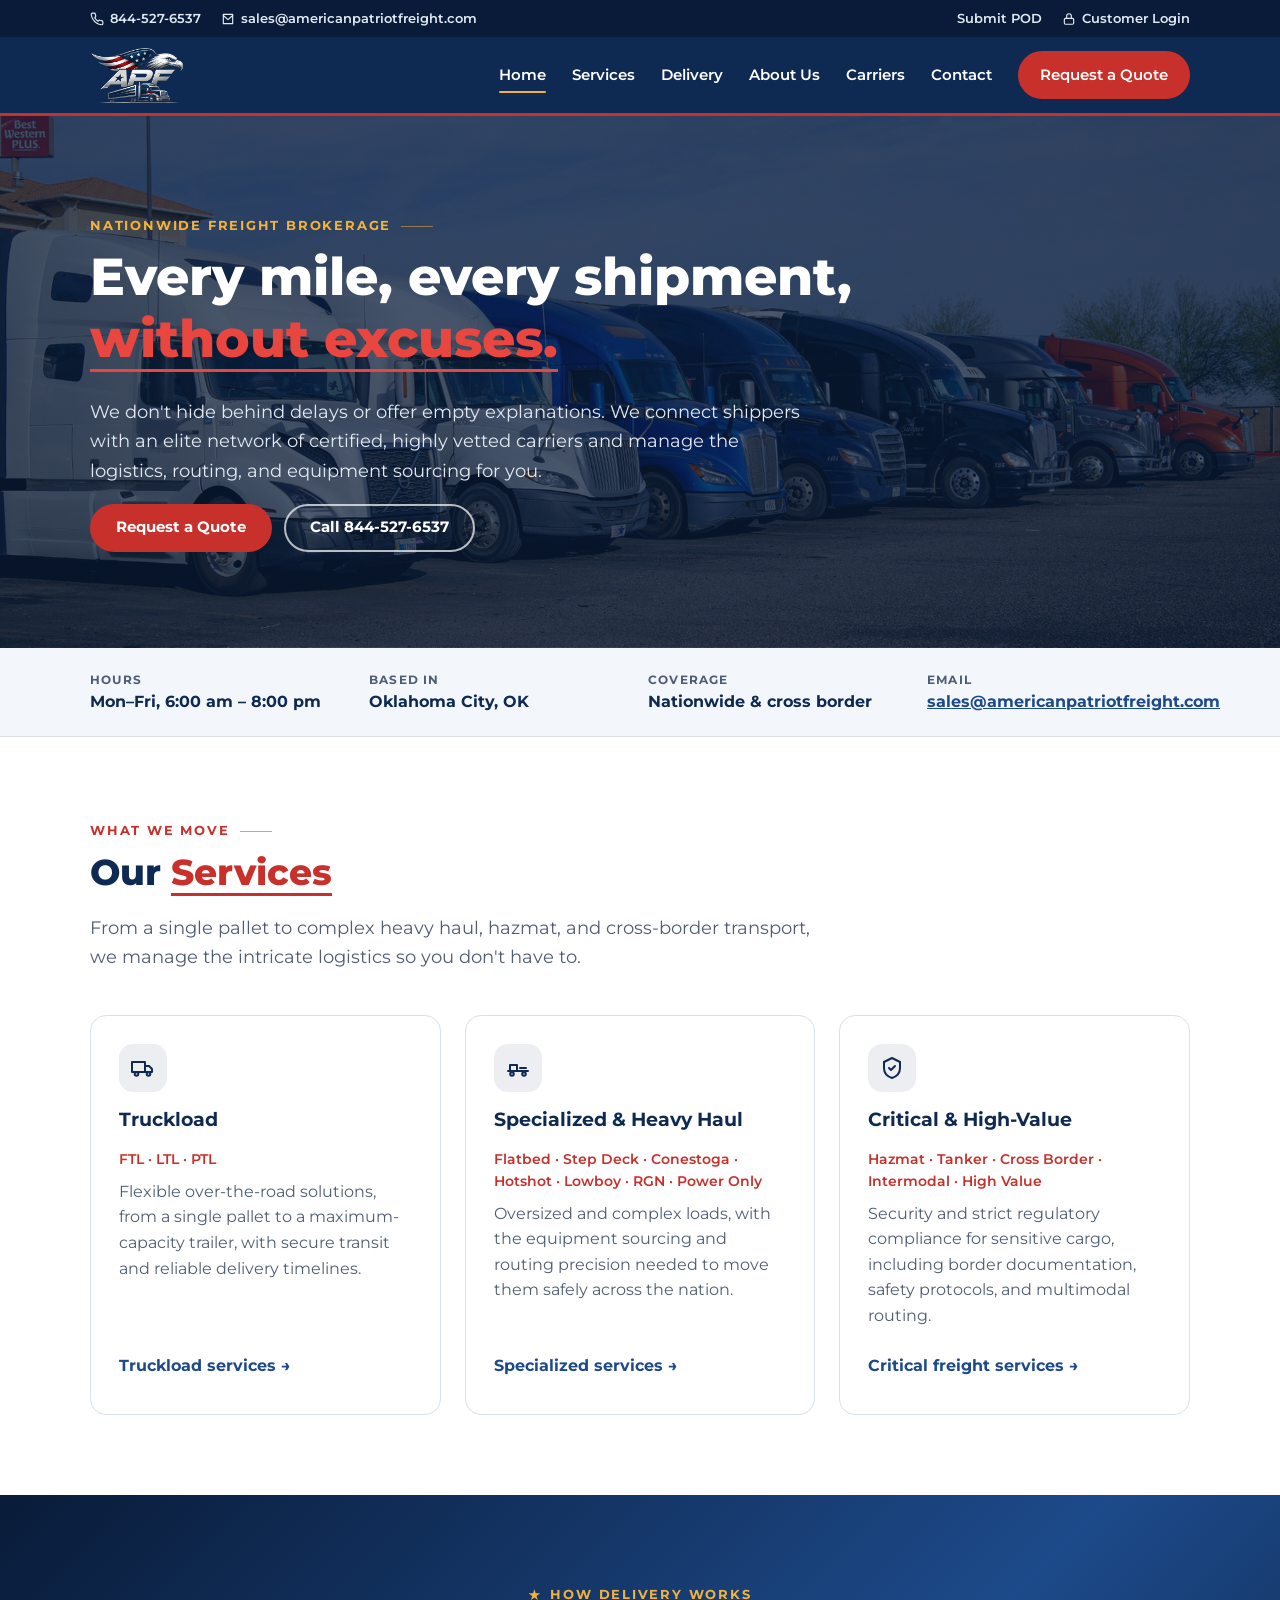
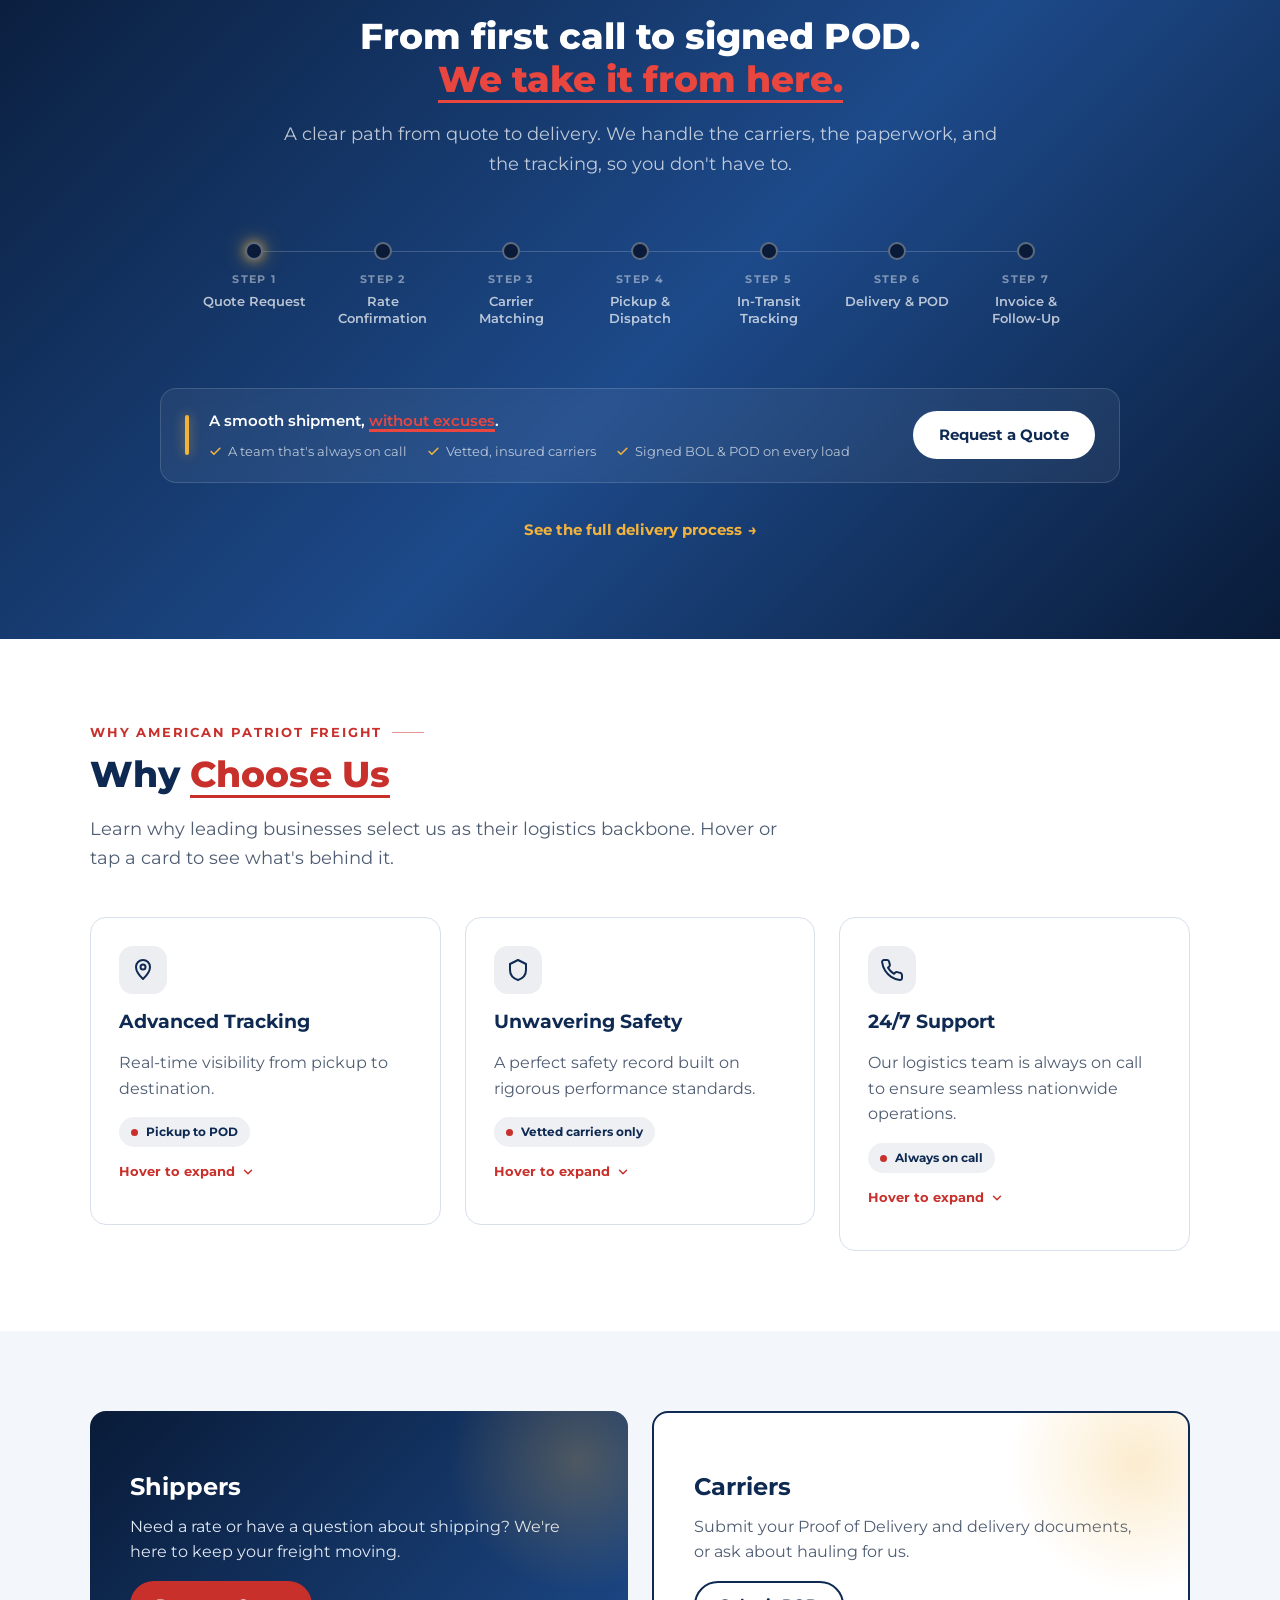
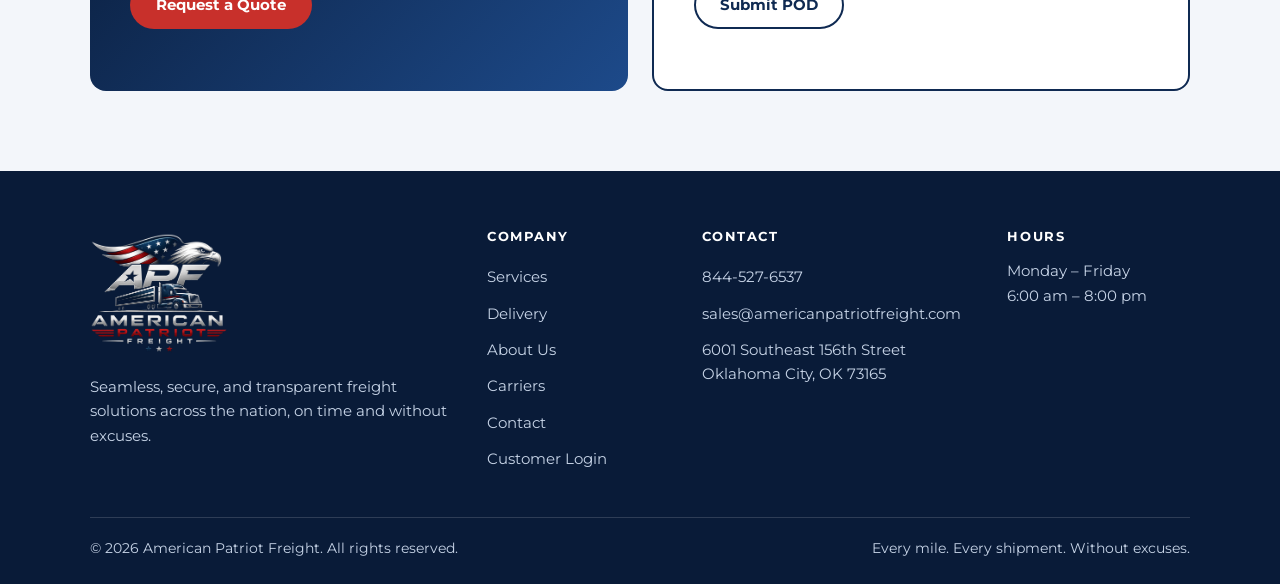
==== commit 4dbd57dc: "Use APF's chosen logo (1751) across the site Header, footer, About panel, portal and favicon now use" ====
--- a/index.html
+++ b/index.html
@@ -5,7 +5,7 @@
 <meta name="viewport" content="width=device-width, initial-scale=1">
 <title>American Patriot Freight | Nationwide Freight Brokerage</title>
 <meta name="description" content="American Patriot Freight connects shippers with certified, vetted carriers for FTL, LTL, flatbed, heavy haul, hazmat and cross-border freight. Every mile, every shipment, without excuses.">
-<link rel="icon" href="assets/brand/logo-mark.svg" type="image/svg+xml">
+<link rel="icon" href="assets/brand/favicon-1751.png" type="image/png">
 <link rel="preconnect" href="https://fonts.googleapis.com">
 <link href="https://fonts.googleapis.com/css2?family=Montserrat:wght@400;500;600;700;800&display=swap" rel="stylesheet">
 <link rel="stylesheet" href="assets/style.css">
@@ -26,7 +26,7 @@
 </div>
 <header class="site-header">
   <div class="wrap">
-    <a class="brand" href="index.html"><img src="assets/brand/logo-horizontal-reverse.svg" alt="American Patriot Freight" width="170" height="56"></a>
+    <a class="brand" href="index.html"><img src="assets/brand/logo-1751-mark.png" alt="American Patriot Freight" width="98" height="56"></a>
     <button class="menu-btn" aria-label="Open menu" aria-expanded="false" aria-controls="site-nav"><svg width="22" height="22" viewBox="0 0 24 24" fill="none" stroke="currentColor" stroke-width="2" stroke-linecap="round" aria-hidden="true"><path d="M4 7h16M4 12h16M4 17h16"/></svg></button>
     <nav id="site-nav" class="nav" aria-label="Main">
       <a href="index.html" aria-current="page">Home</a>
@@ -198,7 +198,7 @@
   <div class="wrap">
     <div class="foot-grid">
       <div>
-        <a class="brand" href="index.html"><img src="assets/brand/logo-horizontal-reverse.svg" alt="American Patriot Freight" width="195" height="64"></a>
+        <a class="brand" href="index.html"><img src="assets/brand/logo-1751.png" alt="American Patriot Freight" width="138" height="120"></a>
         <p style="margin-top:16px">Seamless, secure, and transparent freight solutions across the nation, on time and without excuses.</p>
       </div>
       <div>
--- a/assets/style.css
+++ b/assets/style.css
@@ -317,7 +317,7 @@
 .site-footer a{color:#c6d3e6;text-decoration:none;display:block;padding:6px 0;transition:color .2s,translate .25s var(--ease-out)}
 .site-footer a:hover{color:#fff;translate:4px 0}
 .site-footer .brand:hover{translate:0 0}
-.site-footer .brand img{height:64px}
+.site-footer .brand img{height:120px}
 .legal{border-top:1px solid rgba(255,255,255,.15);margin-top:40px;padding-top:20px;display:flex;flex-wrap:wrap;justify-content:space-between;gap:8px;font-size:.85rem}
 
 /* scroll reveal (only when JS is running) */
